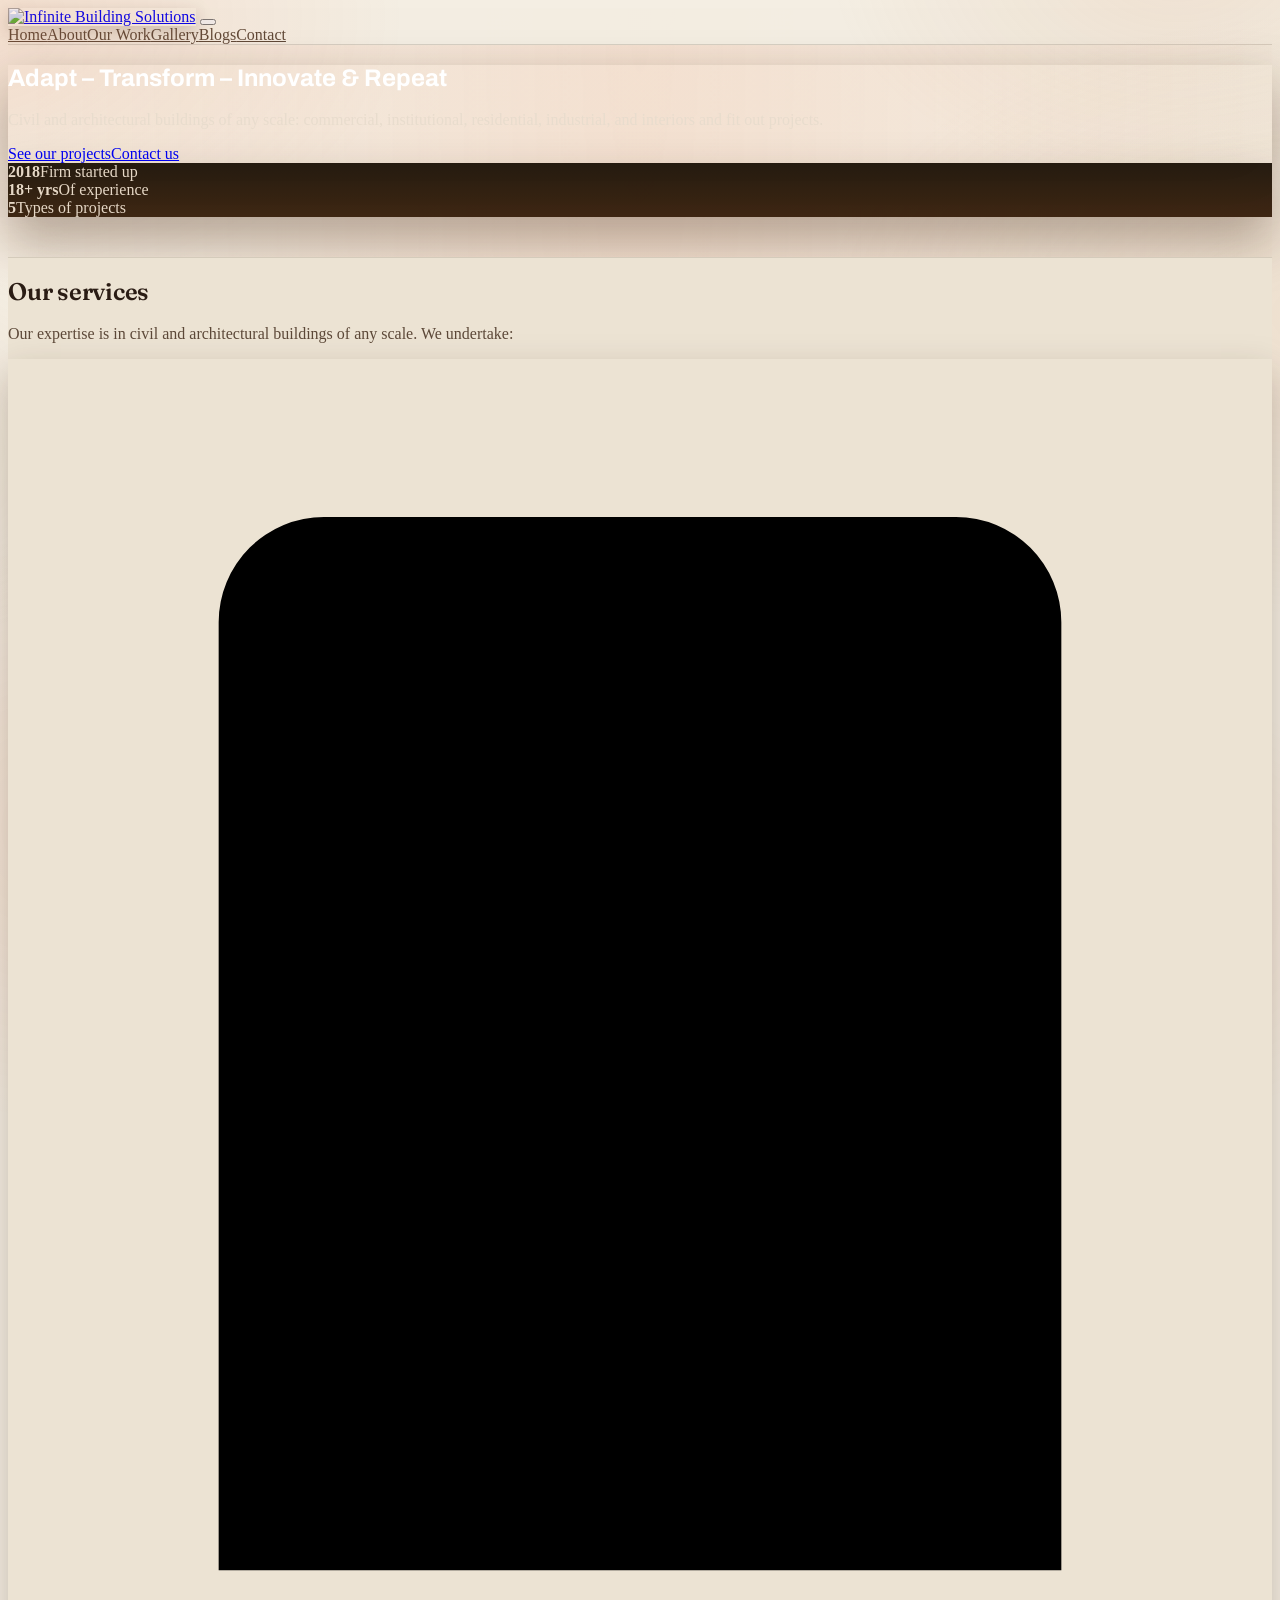
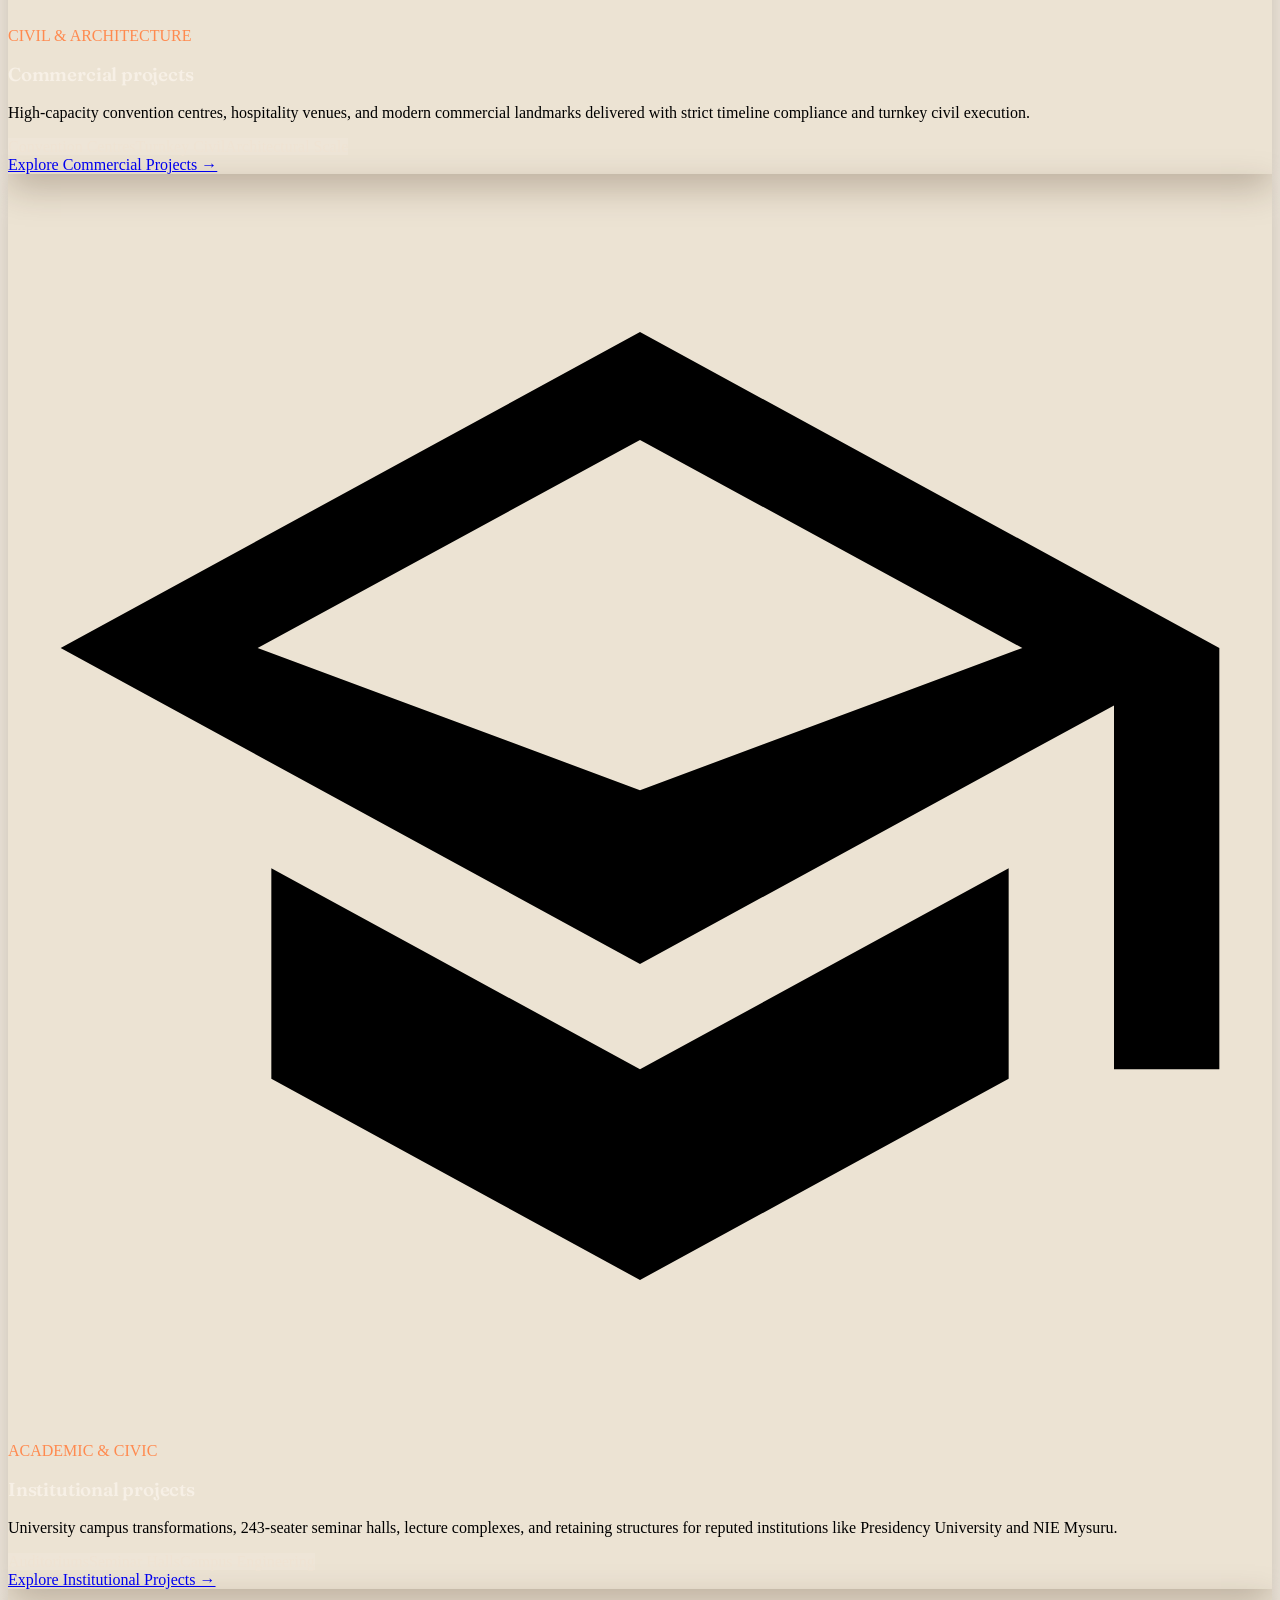
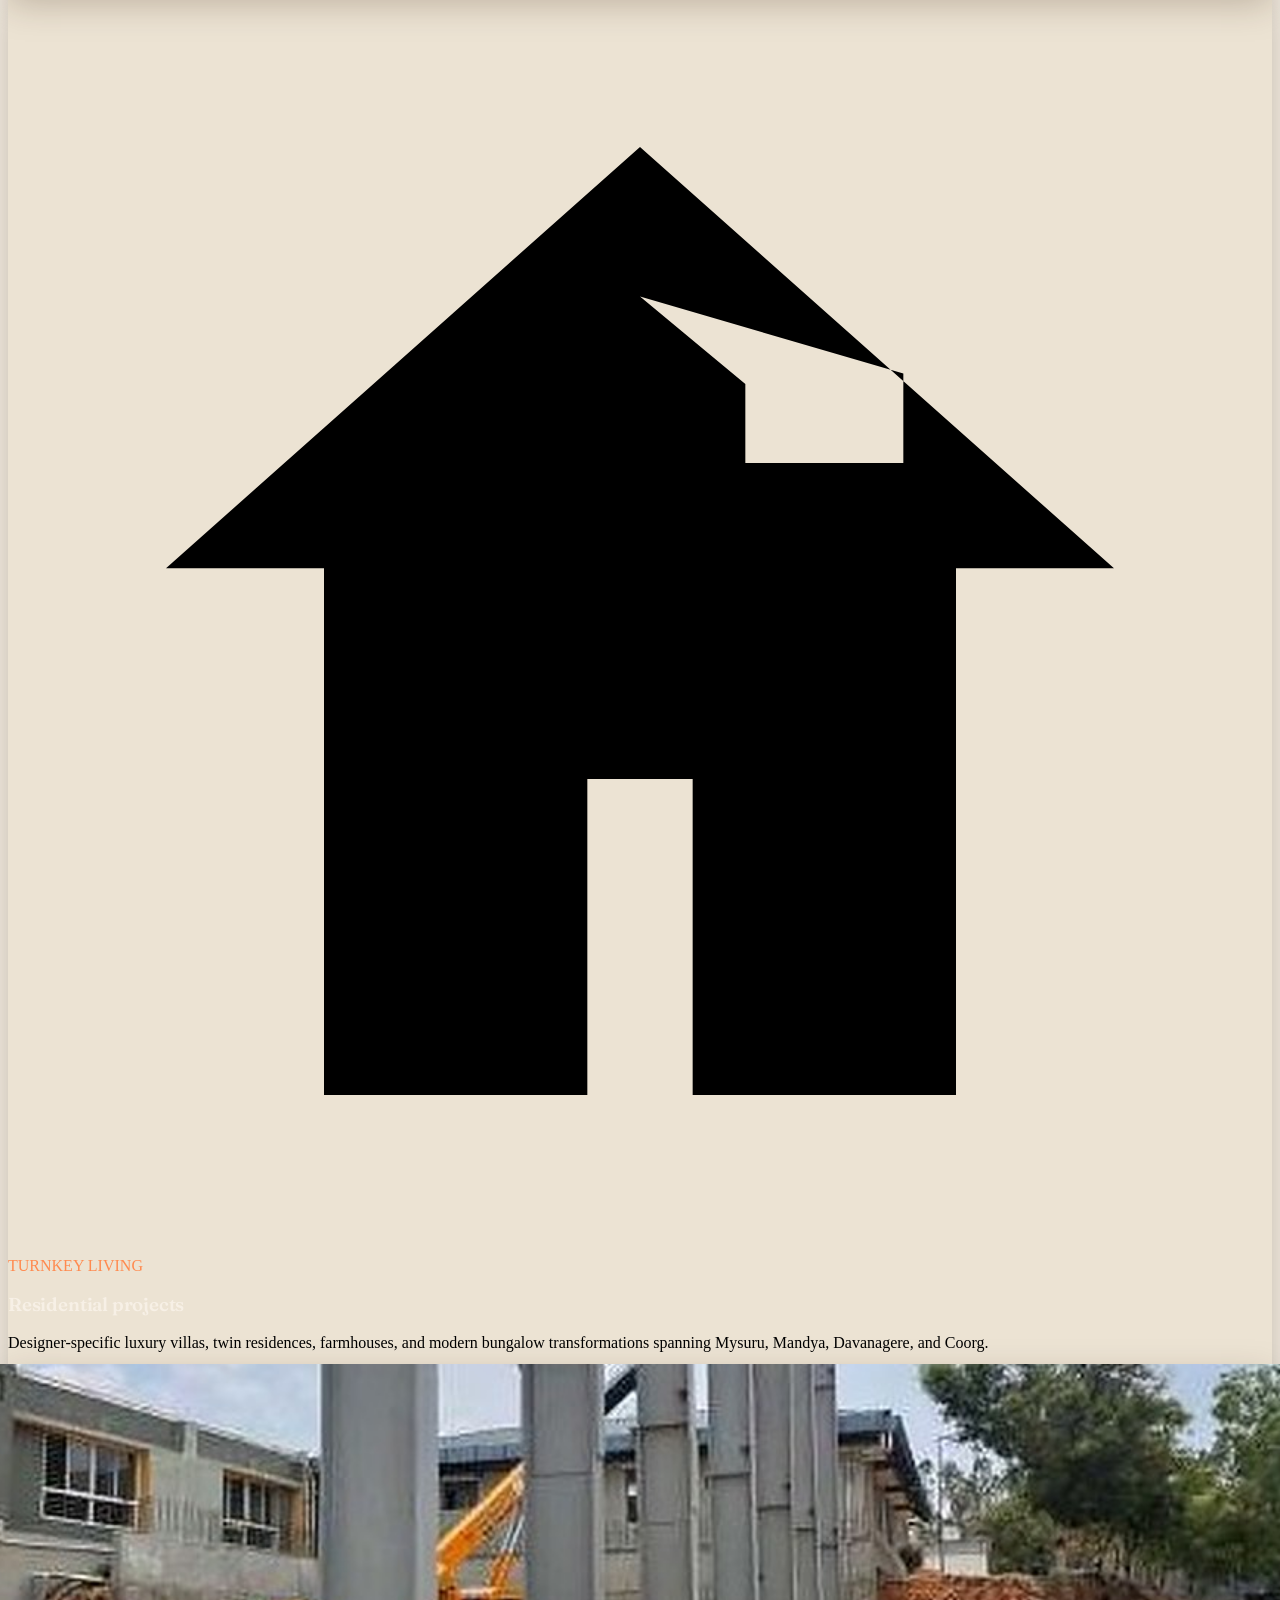
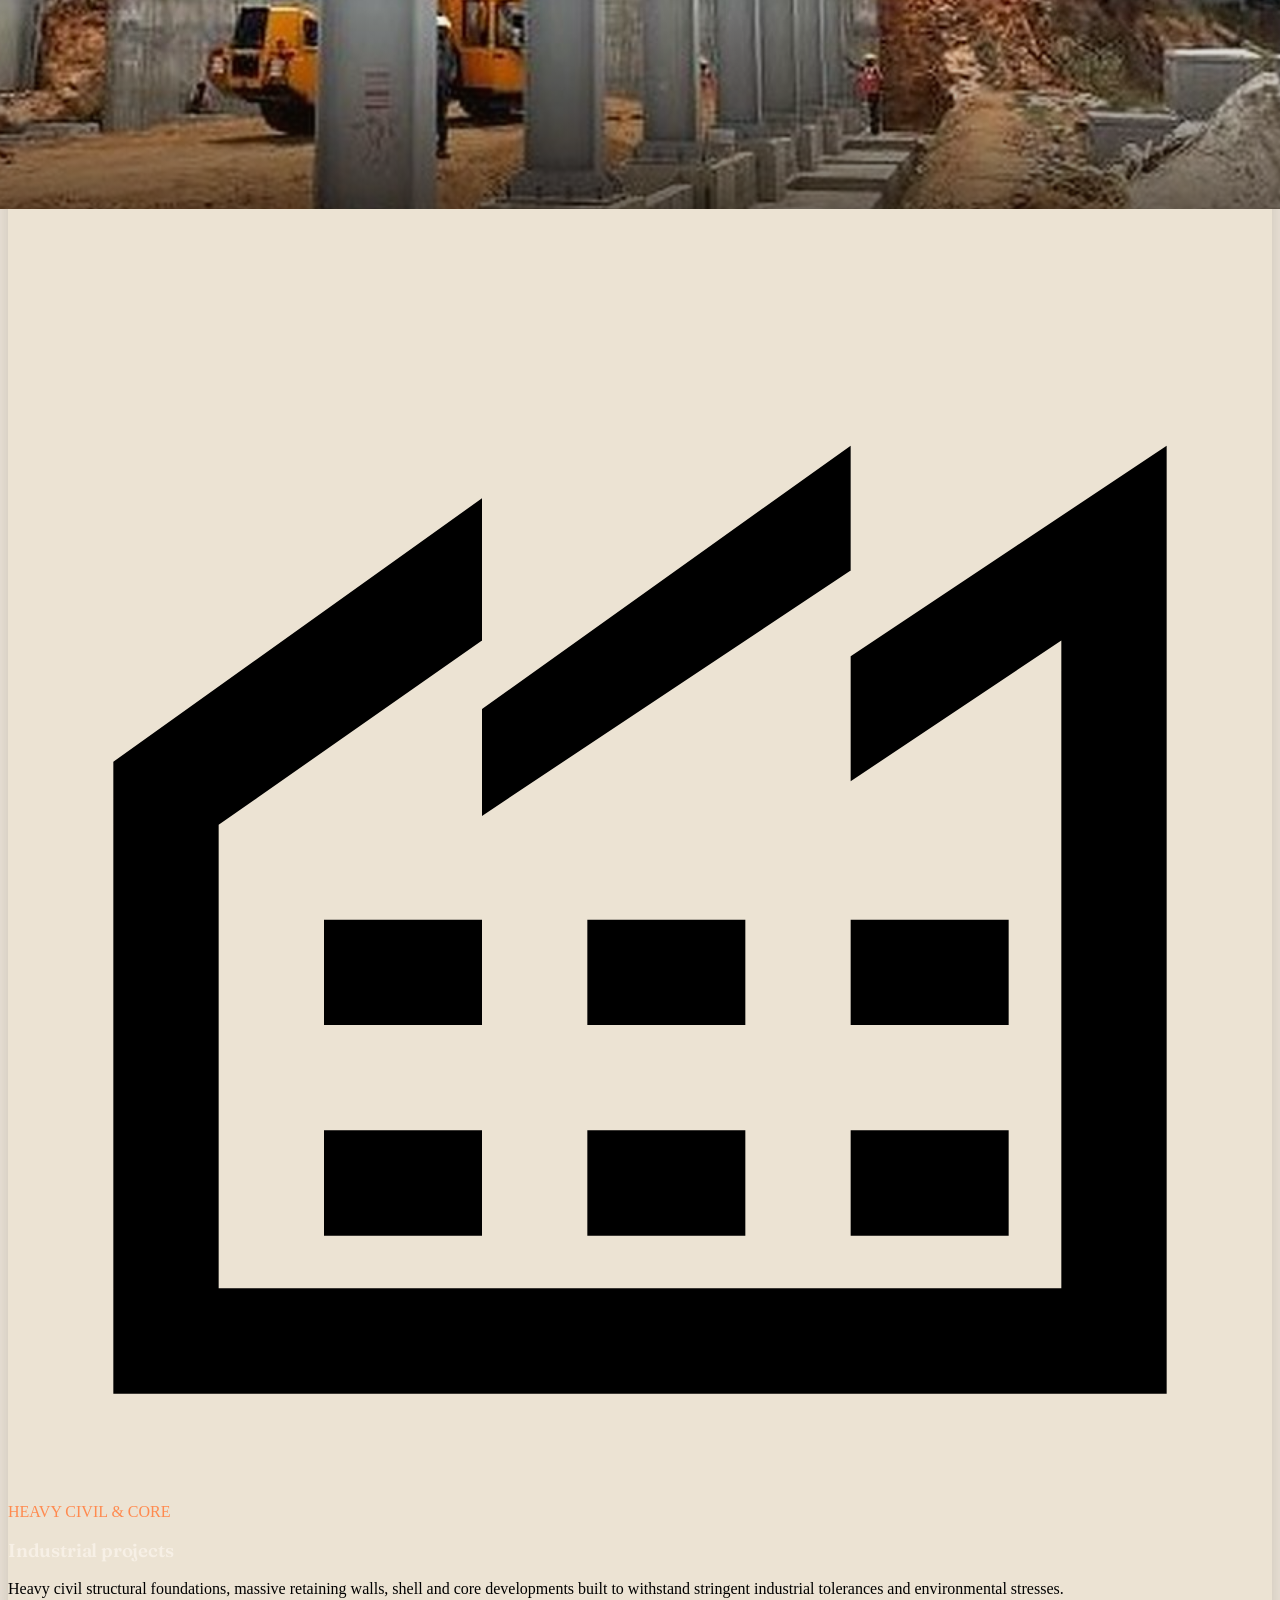
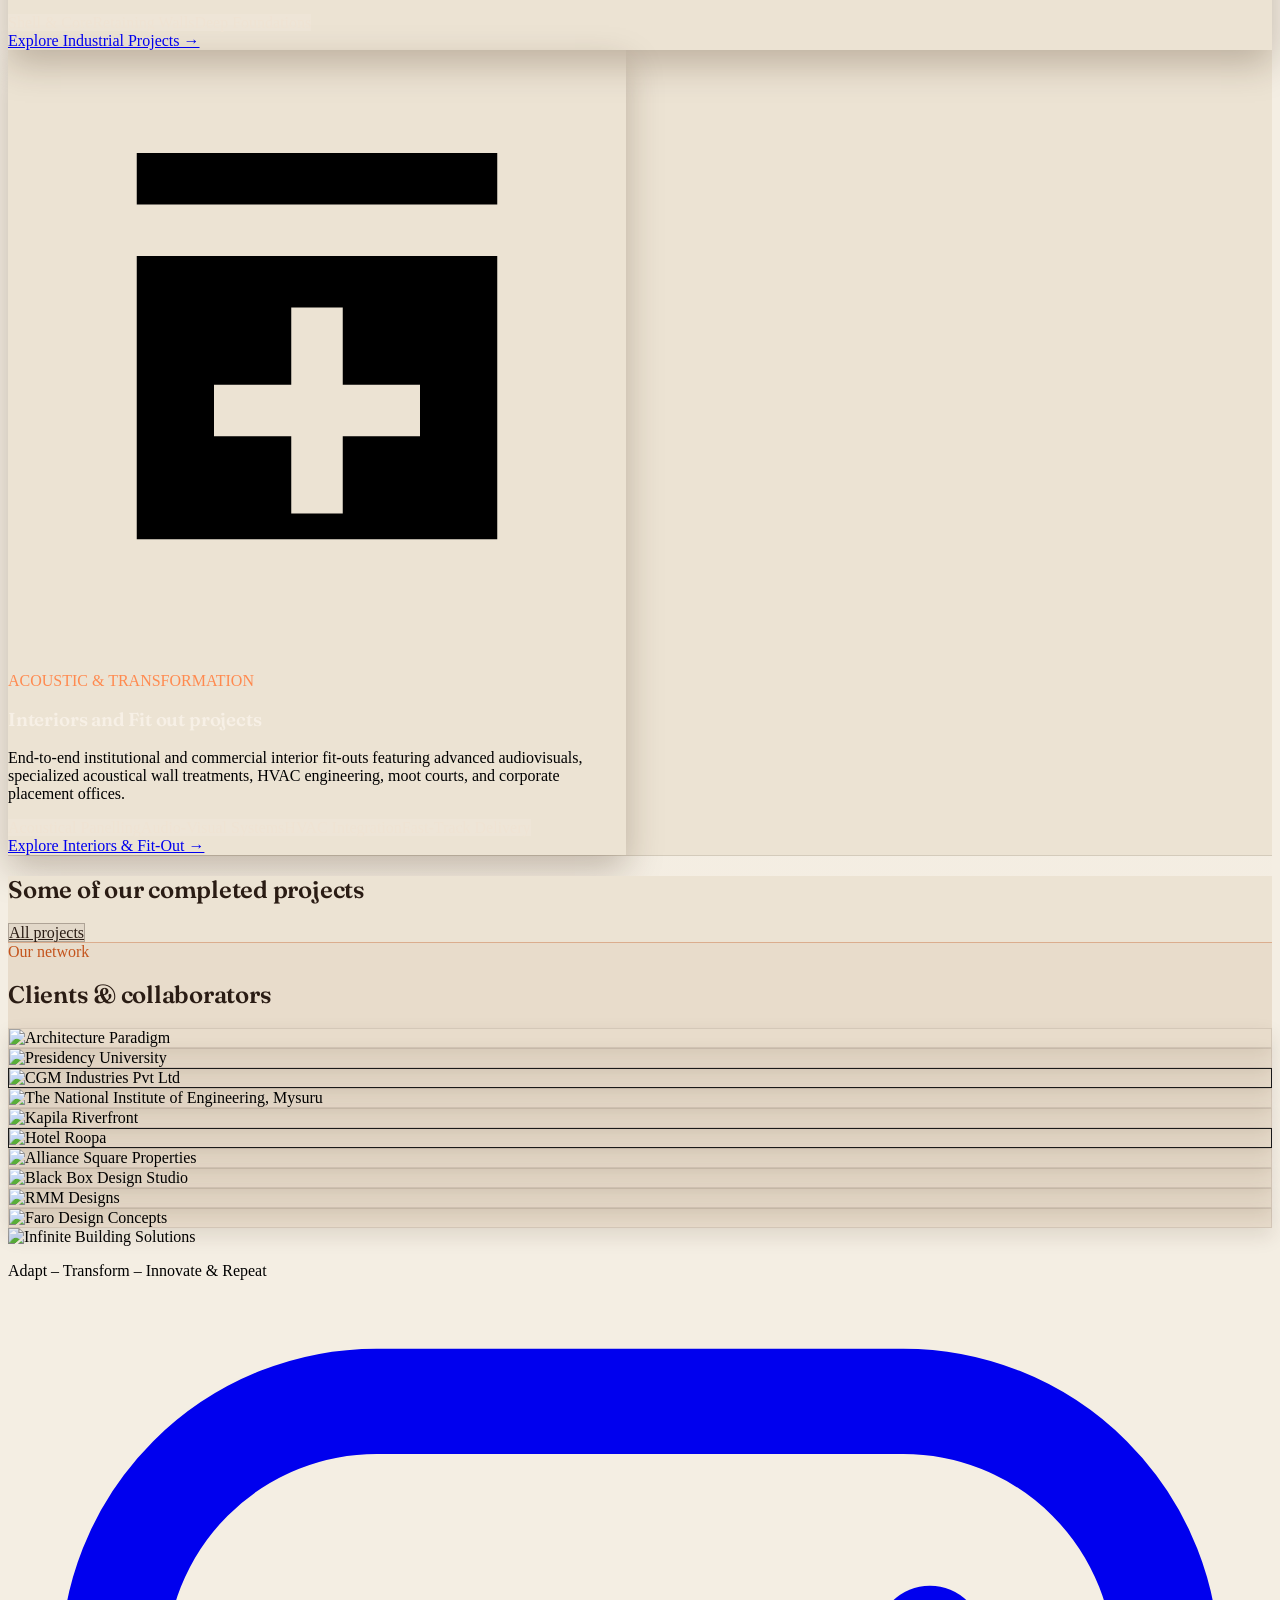
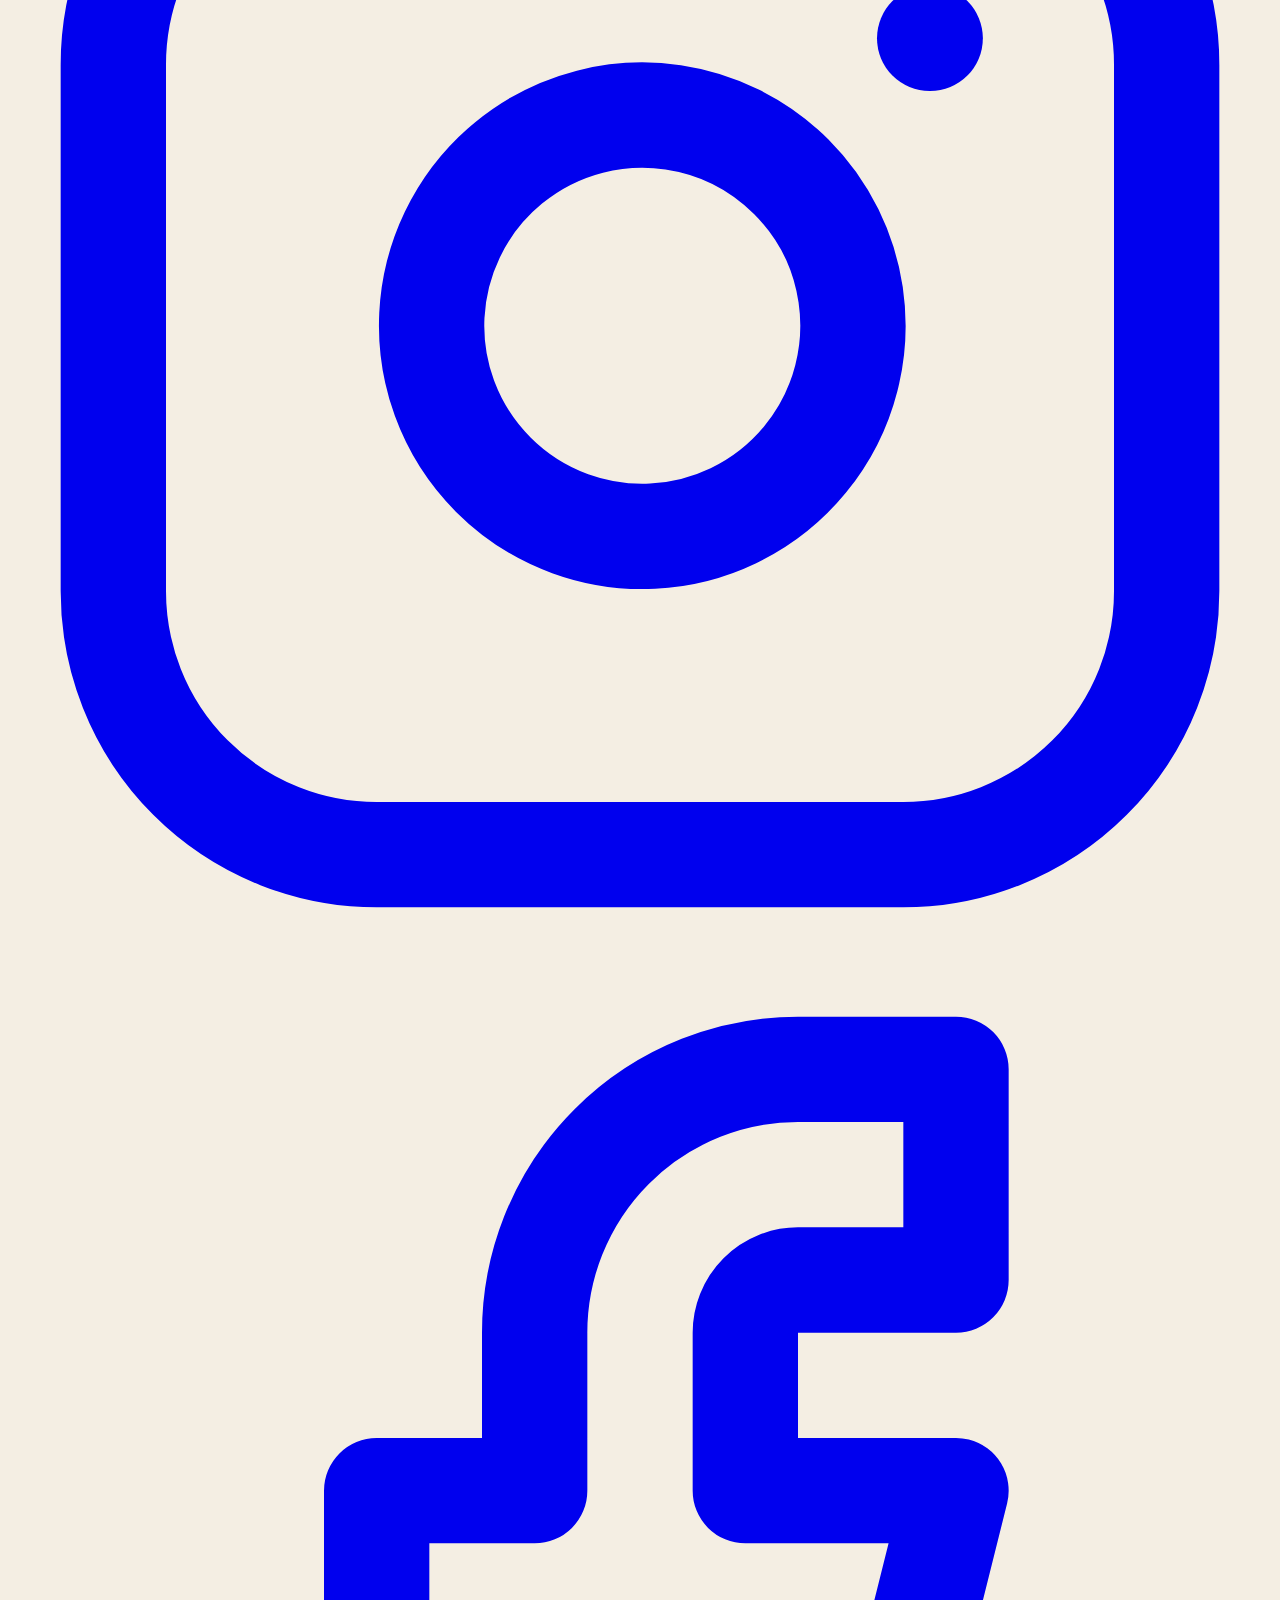
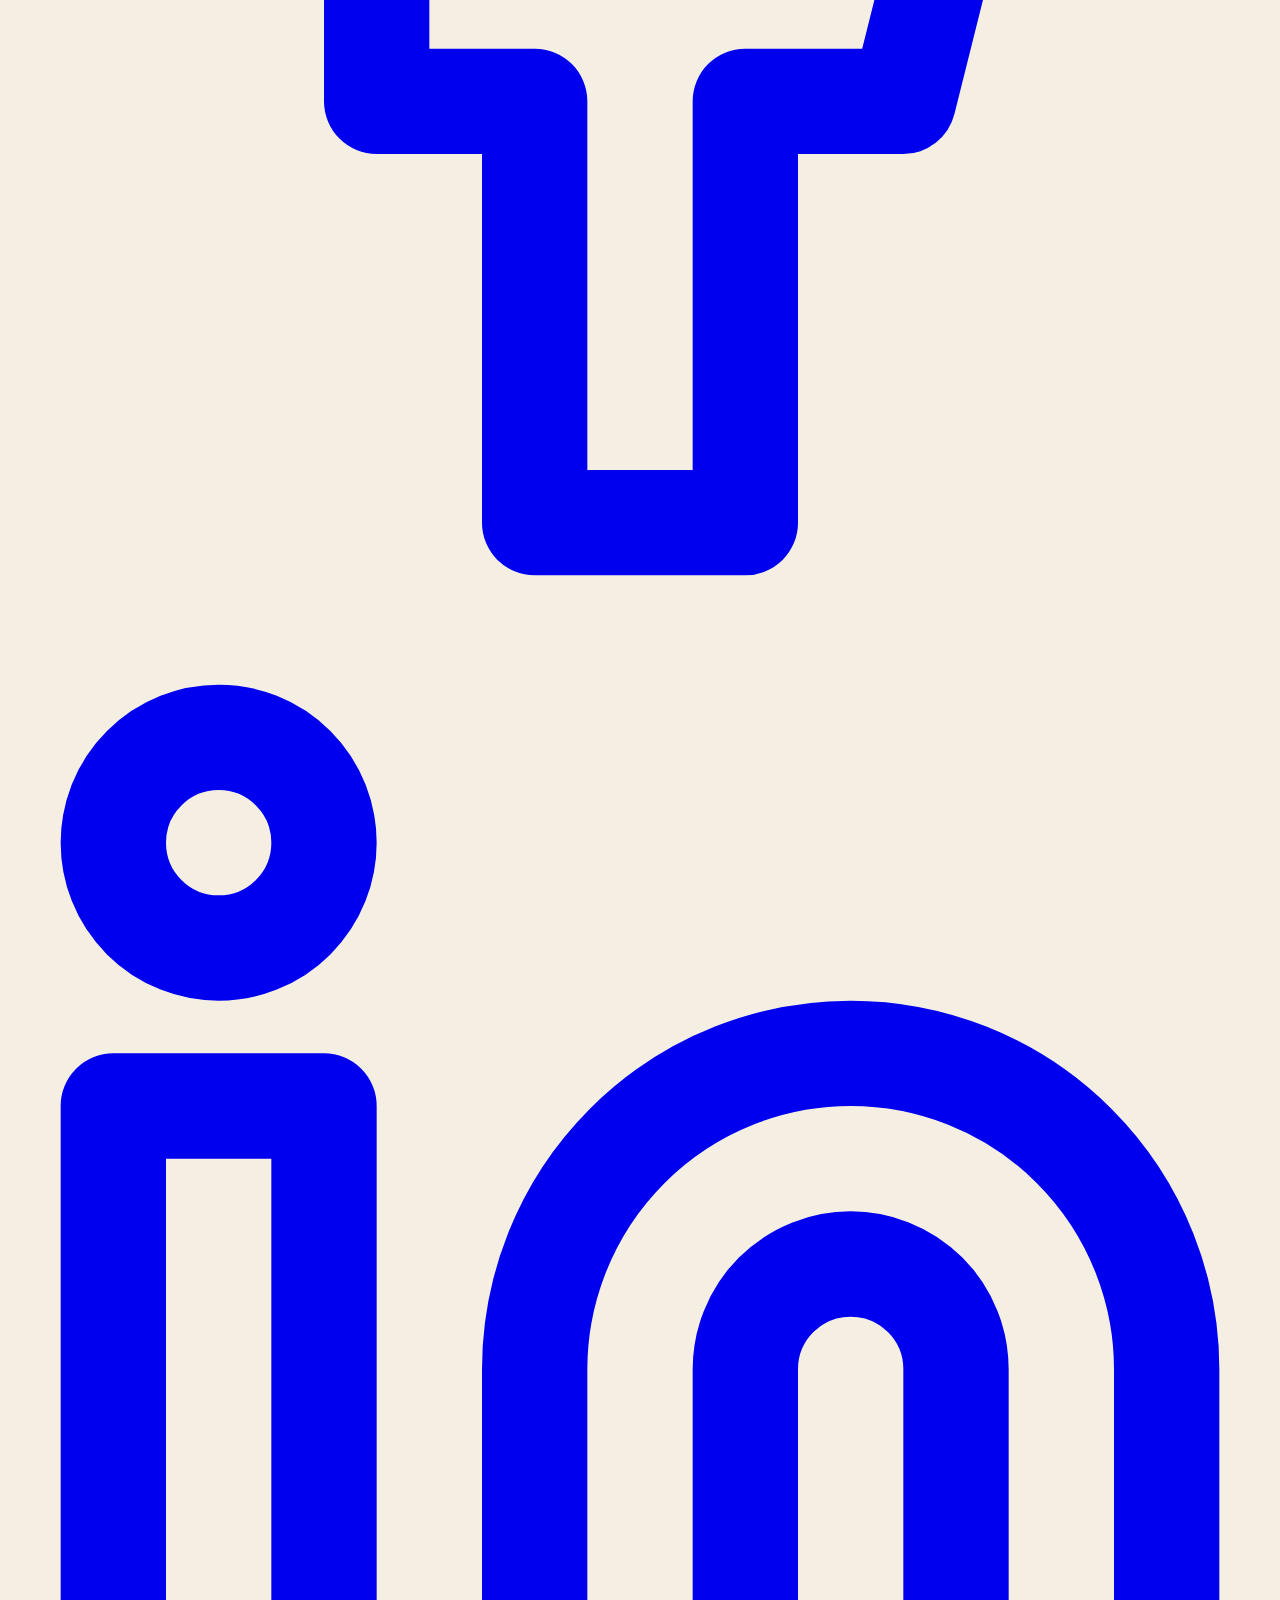
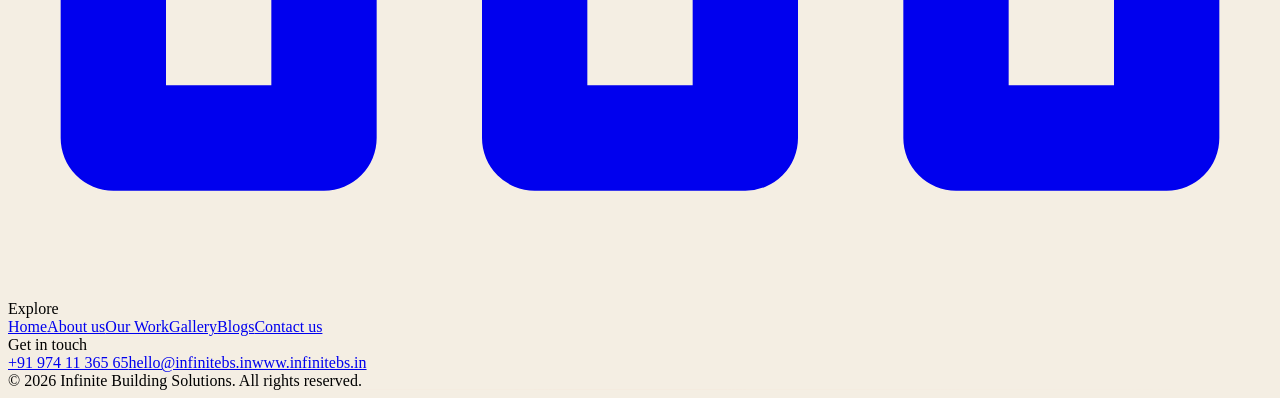
==== index.html @ 2b81d4f3 "theme change" ====
<!DOCTYPE html>
<html lang="en-IN"><head><meta charset="utf-8">
<meta name="viewport" content="width=device-width, initial-scale=1, viewport-fit=cover">
<title>Infinite Building Solutions | Building Contractors in Mysuru, Karnataka</title>
<meta name="description" content="Infinite Building Solutions is a Mysuru-based construction firm delivering commercial, institutional, residential, industrial and interiors and fit out projects across Karnataka and abroad.">
<meta name="robots" content="index,follow,max-image-preview:large">
<meta name="theme-color" content="#f26e36">
<link rel="canonical" href="https://www.infinitebs.in/">
<meta property="og:type" content="website"><meta property="og:site_name" content="Infinite Building Solutions"><meta property="og:title" content="Infinite Building Solutions | Building Contractors in Mysuru, Karnataka"><meta property="og:description" content="Infinite Building Solutions is a Mysuru-based construction firm delivering commercial, institutional, residential, industrial and interiors and fit out projects across Karnataka and abroad."><meta property="og:url" content="https://www.infinitebs.in/"><meta property="og:image" content="https://www.infinitebs.in/images/hero-home.jpg"><meta property="og:locale" content="en_IN">
<meta name="twitter:card" content="summary_large_image"><meta name="twitter:title" content="Infinite Building Solutions | Building Contractors in Mysuru, Karnataka"><meta name="twitter:description" content="Infinite Building Solutions is a Mysuru-based construction firm delivering commercial, institutional, residential, industrial and interiors and fit out projects across Karnataka and abroad."><meta name="twitter:image" content="https://www.infinitebs.in/images/hero-home.jpg">
<link rel="icon" type="image/png" href="images/favicon.png">
<link rel="icon" href="favicon.ico" sizes="any">
<link rel="apple-touch-icon" href="images/apple-touch-icon.png">
<link rel="preconnect" href="https://fonts.googleapis.com"><link rel="preconnect" href="https://fonts.gstatic.com" crossorigin>
<link href="https://fonts.googleapis.com/css2?family=Archivo:wght@500;700;800&family=Public+Sans:wght@400;500;600;700&display=swap" rel="stylesheet">
<link rel="stylesheet" href="css/style.css"><link rel="stylesheet" href="css/footer.css"><link rel="stylesheet" href="css/background.css">
<script type="application/ld+json">{"@context": "https://schema.org", "@type": "GeneralContractor", "name": "Infinite Building Solutions", "url": "https://www.infinitebs.in/", "logo": "https://www.infinitebs.in/images/logo.png", "image": "https://www.infinitebs.in/images/hero-home.jpg", "description": "Infinite Building Solutions is a Mysuru-based construction firm delivering commercial, institutional, residential, industrial and interiors and fit out projects across Karnataka and abroad.", "telephone": "+919741136565", "email": "hello@infinitebs.in", "foundingDate": "2018", "address": {"@type": "PostalAddress", "streetAddress": "340, Post Office Road, Sri Bireshwara Kurubhara Sanga, Siddalingapura", "addressLocality": "Mysuru", "addressRegion": "Karnataka", "postalCode": "570003", "addressCountry": "IN"}, "areaServed": ["Mysuru", "Karnataka", "India"]}</script>
</head><body>
<header><div class="nav"><a href="index.html" aria-label="Infinite Building Solutions, home"><img src="images/logo.png" alt="Infinite Building Solutions"></a>
<button class="mb" aria-label="Menu" aria-expanded="false"><span></span><span></span><span></span></button>
<nav aria-label="Main"><a href="index.html" data-l="home" class="on" aria-current="page">Home</a><a href="about.html" data-l="about">About</a><a href="our-work.html" data-l="work">Our Work</a><a href="gallery.html" data-l="gallery">Gallery</a><a href="blogs.html" data-l="blogs">Blogs</a><a href="contact.html" data-l="contact">Contact</a></nav></div></header>
<main>
<section class="pg on" id="home">
<div class="bn tall i1"><div class="w"><h1>Adapt – Transform – Innovate &amp; Repeat</h1><p>Civil and architectural buildings of any scale: commercial, institutional, residential, industrial, and interiors and fit out projects.</p><div class="cta"><a class="btn" href="our-work.html">See our projects</a><a class="btn ghost lt" href="contact.html">Contact us</a></div></div></div>
<div class="w"><div class="stats"><div><b>2018</b>Firm started up</div><div><b>18+ yrs</b>Of experience</div><div><b>5</b>Types of projects</div></div></div>
<div class="sec dark" style="margin-top:40px"><div class="w"><h2>Our services</h2><p class="lead" style="margin-top:14px">Our expertise is in civil and architectural buildings of any scale. We undertake:</p>

<div class="sp-grid">
  <!-- Commercial Projects -->
  <article class="sp-card">
    <div class="sp-photo"><img src="images/convention-centre.jpg" alt="Convention centre in Chikkamagaluru" loading="lazy" onerror="this.parentElement.style.display='none'"></div>
    <div class="sp-top">
      <div class="sp-icon" aria-hidden="true"><svg viewBox="0 0 24 24"><path d="M4 21V5a2 2 0 0 1 2-2h12a2 2 0 0 1 2 2v16H4zm4-14h2v2H8V7zm0 4h2v2H8v-2zm0 4h2v2H8v-2zm6-8h2v2h-2V7zm0 4h2v2h-2v-2zm0 4h2v2h-2v-2zM4 21h16v2H4v-2z"/></svg></div>
      <span class="sp-eyebrow">CIVIL &amp; ARCHITECTURE</span>
    </div>
    <h3 class="sp-title">Commercial projects</h3>
    <p class="sp-desc">High-capacity convention centres, hospitality venues, and modern commercial landmarks delivered with strict timeline compliance and turnkey civil execution.</p>
    <div class="sp-tags"><span class="sp-pill">Convention Centres</span><span class="sp-pill">Turnkey Civil</span><span class="sp-pill">Architectural Scale</span></div>
    <a class="sp-link" href="our-work.html?cat=commercial">Explore Commercial Projects &rarr;</a>
  </article>

  <!-- Institutional Projects -->
  <article class="sp-card">
    <div class="sp-photo"><img src="images/seminar-hall.jpg" alt="243-seater seminar hall, Bengaluru" loading="lazy" onerror="this.parentElement.style.display='none'"></div>
    <div class="sp-top">
      <div class="sp-icon" aria-hidden="true"><svg viewBox="0 0 24 24"><path d="M12 3 1 9l11 6 9-4.91V17h2V9L12 3zm0 8.7L4.74 9 12 5.05 19.26 9 12 11.7zM5 13.18v4L12 21l7-3.82v-4L12 17l-7-3.82z"/></svg></div>
      <span class="sp-eyebrow">ACADEMIC &amp; CIVIC</span>
    </div>
    <h3 class="sp-title">Institutional projects</h3>
    <p class="sp-desc">University campus transformations, 243-seater seminar halls, lecture complexes, and retaining structures for reputed institutions like Presidency University and NIE Mysuru.</p>
    <div class="sp-tags"><span class="sp-pill">Auditoriums</span><span class="sp-pill">Seminar Halls</span><span class="sp-pill">Campus Engineering</span></div>
    <a class="sp-link" href="our-work.html?cat=interiors">Explore Institutional Projects &rarr;</a>
  </article>

  <!-- Residential Projects -->
  <article class="sp-card">
    <div class="sp-photo"><img src="images/villa-mandya.jpg" alt="Turnkey private villa in Mandya" loading="lazy" onerror="this.parentElement.style.display='none'"></div>
    <div class="sp-top">
      <div class="sp-icon" aria-hidden="true"><svg viewBox="0 0 24 24"><path d="m12 3-9 8h3v10h5v-6h2v6h5V11h3L12 3zm0 2.84L17 7.3V9h-3V7.5L12 5.84z"/></svg></div>
      <span class="sp-eyebrow">TURNKEY LIVING</span>
    </div>
    <h3 class="sp-title">Residential projects</h3>
    <p class="sp-desc">Designer-specific luxury villas, twin residences, farmhouses, and modern bungalow transformations spanning Mysuru, Mandya, Davanagere, and Coorg.</p>
    <div class="sp-tags"><span class="sp-pill">Bespoke Villas</span><span class="sp-pill">Farm Houses</span><span class="sp-pill">Turnkey Interiors</span></div>
    <a class="sp-link" href="our-work.html?cat=residential">Explore Residential Projects &rarr;</a>
  </article>

  <!-- Industrial Projects -->
  <article class="sp-card">
    <div class="sp-photo"><img src="images/industrial.jpg" alt="Foundation and structural columns, NIE Mysuru" loading="lazy" onerror="this.parentElement.style.display='none'"></div>
    <div class="sp-top">
      <div class="sp-icon" aria-hidden="true"><svg viewBox="0 0 24 24"><path d="M22 22H2V10l7-5v4l7-5v4l6-4v18zm-2-2V7.7l-4 2.67V6.37L9 11.03V7.7L4 11.2V20h16zM6 13h3v2H6v-2zm0 4h3v2H6v-2zm5-4h3v2h-3v-2zm0 4h3v2h-3v-2zm5-4h3v2h-3v-2zm0 4h3v2h-3v-2z"/></svg></div>
      <span class="sp-eyebrow">HEAVY CIVIL &amp; CORE</span>
    </div>
    <h3 class="sp-title">Industrial projects</h3>
    <p class="sp-desc">Heavy civil structural foundations, massive retaining walls, shell and core developments built to withstand stringent industrial tolerances and environmental stresses.</p>
    <div class="sp-tags"><span class="sp-pill">Shell &amp; Core</span><span class="sp-pill">Retaining Walls</span><span class="sp-pill">Deep Foundations</span></div>
    <a class="sp-link" href="our-work.html?cat=commercial">Explore Industrial Projects &rarr;</a>
  </article>

  <!-- Interiors and Fit out projects -->
  <article class="sp-card" style="grid-column: 1 / -1;">
    <div class="sp-photo"><img src="images/auditorium.jpg" alt="Presidency University auditorium transformation" loading="lazy" onerror="this.parentElement.style.display='none'"></div>
    <div class="sp-top">
      <div class="sp-icon" aria-hidden="true"><svg viewBox="0 0 24 24"><path d="M19 19H5V8h14v11zM19 6H5V4h14v2zm-6 4h-2v3H8v2h3v3h2v-3h3v-2h-3v-3z"/></svg></div>
      <span class="sp-eyebrow">ACOUSTIC &amp; TRANSFORMATION</span>
    </div>
    <h3 class="sp-title">Interiors and Fit out projects</h3>
    <p class="sp-desc">End-to-end institutional and commercial interior fit-outs featuring advanced audiovisuals, specialized acoustical wall treatments, HVAC engineering, moot courts, and corporate placement offices.</p>
    <div class="sp-tags"><span class="sp-pill">Acoustical Panelling</span><span class="sp-pill">Audio-Visual Systems</span><span class="sp-pill">HVAC Integration</span><span class="sp-pill">Fast-Track Delivery</span></div>
    <a class="sp-link" href="our-work.html?cat=interiors">Explore Interiors &amp; Fit-Out &rarr;</a>
  </article>
</div>

</div></div>
<div class="sec" style="background:var(--st)"><div class="w"><div class="hd"><h2>Some of our completed projects</h2><a class="btn ghost" href="our-work.html">All projects</a></div><div class="peek" id="peek"></div></div></div>
<div class="sec partners"><div class="w"><span class="mq-eyebrow">Our network</span><h2>Clients &amp; collaborators</h2></div><div class="marquee" aria-label="Logos of our clients and collaborating architects"><div class="mq-track"><div class="mq-item"><img src="images/partners/architecture-paradigm.png" alt="Architecture Paradigm" loading="lazy"></div><div class="mq-item"><img src="images/partners/presidency-university.png" alt="Presidency University" loading="lazy"></div><div class="mq-item dk"><img src="images/partners/cgm-industries.png" alt="CGM Industries Pvt Ltd" loading="lazy"></div><div class="mq-item"><img src="images/partners/nie.png" alt="The National Institute of Engineering, Mysuru" loading="lazy"></div><div class="mq-item"><img src="images/partners/kapila-riverfront.png" alt="Kapila Riverfront" loading="lazy"></div><div class="mq-item dk"><img src="images/partners/hotel-roopa.png" alt="Hotel Roopa" loading="lazy"></div><div class="mq-item"><img src="images/partners/alliance-square-properties.png" alt="Alliance Square Properties" loading="lazy"></div><div class="mq-item"><img src="images/partners/black-box-design-studio.png" alt="Black Box Design Studio" loading="lazy"></div><div class="mq-item"><img src="images/partners/rmm-designs.png" alt="RMM Designs" loading="lazy"></div><div class="mq-item"><img src="images/partners/faro-design-concepts.png" alt="Faro Design Concepts" loading="lazy"></div></div></div></div></div>
</section>
</main>
<footer><div class="w ft">
<div class="ft-brand"><img src="images/logo.png" alt="Infinite Building Solutions"><p class="ft-tag">Adapt – Transform – Innovate &amp; Repeat</p>
<!-- TODO: replace each href="#" below with the real Instagram, Facebook and LinkedIn page URLs once the accounts are ready -->
<div class="ft-social"><a href="#" target="_blank" rel="noopener noreferrer" aria-label="Infinite Building Solutions on Instagram"><svg viewBox="0 0 24 24" fill="none" stroke="currentColor" stroke-width="2" stroke-linecap="round" stroke-linejoin="round" aria-hidden="true"><rect x="2" y="2" width="20" height="20" rx="5" ry="5"/><path d="M16 11.37A4 4 0 1 1 12.63 8 4 4 0 0 1 16 11.37z"/><line x1="17.5" y1="6.5" x2="17.51" y2="6.5"/></svg></a>
<a href="#" target="_blank" rel="noopener noreferrer" aria-label="Infinite Building Solutions on Facebook"><svg viewBox="0 0 24 24" fill="none" stroke="currentColor" stroke-width="2" stroke-linecap="round" stroke-linejoin="round" aria-hidden="true"><path d="M18 2h-3a5 5 0 0 0-5 5v3H7v4h3v8h4v-8h3l1-4h-4V7a1 1 0 0 1 1-1h3z"/></svg></a>
<a href="#" target="_blank" rel="noopener noreferrer" aria-label="Infinite Building Solutions on LinkedIn"><svg viewBox="0 0 24 24" fill="none" stroke="currentColor" stroke-width="2" stroke-linecap="round" stroke-linejoin="round" aria-hidden="true"><path d="M16 8a6 6 0 0 1 6 6v7h-4v-7a2 2 0 0 0-2-2 2 2 0 0 0-2 2v7h-4v-7a6 6 0 0 1 6-6z"/><rect x="2" y="9" width="4" height="12"/><circle cx="4" cy="4" r="2"/></svg></a>
</div></div>
<div><span class="ft-h">Explore</span><div class="ft-links"><a href="index.html">Home</a><a href="about.html">About us</a><a href="our-work.html">Our Work</a><a href="gallery.html">Gallery</a><a href="blogs.html">Blogs</a><a href="contact.html">Contact us</a></div></div>
<div><span class="ft-h">Get in touch</span><div class="ft-contact"><a href="tel:+919741136565">+91 974 11 365 65</a><a href="mailto:hello@infinitebs.in">hello@infinitebs.in</a><a href="https://www.infinitebs.in">www.infinitebs.in</a></div></div>
</div>
<div class="w ft-bar">© 2026 Infinite Building Solutions. All rights reserved.</div></footer>
<script src="js/script.js" defer></script>
</body></html>
---- css/background.css ----
/* ==========================================================================
   LIGHT THEME: cream pages, coffee-brown boxes, logo orange accents
   Loaded after style.css and footer.css, so it overrides them.
   (The previous dark version is saved as background-dark.css: to go back,
   upload that file's contents over this one.)
   ========================================================================== */

@import url('https://fonts.googleapis.com/css2?family=Fraunces:opsz,wght@9..144,500;9..144,600;9..144,700&display=swap');

:root {
  --bg: #f4eee3;            /* cream page */
  --bg-alt: #ece3d3;        /* deeper cream bands */
  --st: #ece3d3;
  --bg-card: linear-gradient(180deg, #1f150b 0%, #38200c 100%);        /* coffee boxes: espresso to warm brown */
  --bg-card-hover: linear-gradient(180deg, #281a0d 0%, #44270f 100%);

  --border: rgba(42, 28, 20, .12);
  --border-warm: rgba(42, 28, 20, .18);
  --border-hover: rgba(242, 110, 54, .75);
  --ln: rgba(42, 28, 20, .12);

  --fg: #2a1c14;            /* dark coffee text on cream */
  --fg-sec: #5c4838;
  --fg-mut: #8a7565;
  --or-ink: #c4541d;        /* orange that stays readable on cream */
  --or-glow: rgba(242, 110, 54, .28);

  color-scheme: light;
}

/* Everything inside a coffee box (and the hero) uses light text */
.sp-card, .card, .gal-item, .blog-card, .pc, .founder-card, .stats, .bn {
  --fg: #f7f0e6;
  --fg-sec: #dccdbb;
  --fg-mut: #b8a592;
  --border: rgba(255, 255, 255, .12);
  --border-warm: rgba(255, 255, 255, .16);
}

html { background-color: #f4eee3; }
body {
  background-color: var(--bg);
  background-image:
    radial-gradient(ellipse 75% 45% at 50% 0%, rgba(242, 110, 54, .10), transparent 65%),
    radial-gradient(circle at 90% 30%, rgba(196, 130, 80, .08), transparent 50%);
}

h1, h2, h3 { color: var(--fg); }
.bn h1, .bn h2, .bn h3 { color: #fff; }
.bn p { color: #e8dccd; }

/* ---------- drifting warm light (soft on cream) ---------- */
html::before, body::after {
  content: "";
  position: fixed;
  z-index: 0;
  pointer-events: none;
  will-change: transform;
  inset: -25%;
}
html::before {
  background:
    radial-gradient(34% 30% at 14% 18%, rgba(242, 110, 54, .13), transparent 70%),
    radial-gradient(38% 32% at 86% 40%, rgba(205, 140, 90, .15), transparent 70%),
    radial-gradient(36% 32% at 24% 78%, rgba(242, 110, 54, .10), transparent 70%);
  animation: glowA 38s ease-in-out infinite alternate;
}
body::after {
  background:
    radial-gradient(26% 24% at 78% 14%, rgba(205, 140, 90, .13), transparent 70%),
    radial-gradient(30% 26% at 70% 84%, rgba(242, 110, 54, .10), transparent 70%),
    radial-gradient(24% 22% at 8% 50%, rgba(196, 150, 100, .13), transparent 70%);
  animation: glowB 27s ease-in-out infinite alternate;
}
@keyframes glowA {
  from { transform: translate3d(-4%, -3%, 0) scale(1); }
  to   { transform: translate3d(5%, 4%, 0) scale(1.12); }
}
@keyframes glowB {
  from { transform: translate3d(4%, 3%, 0) scale(1.08); }
  to   { transform: translate3d(-5%, -4%, 0) scale(.96); }
}
main { position: relative; z-index: 1; }
footer { z-index: 1; }

/* ---------- header ---------- */
header {
  background: rgba(244, 238, 227, .92);
  border-bottom: 1px solid rgba(42, 28, 20, .14);
}
.nav img { box-shadow: 0 6px 18px rgba(54, 30, 10, .22); }
.nav a:hover img { box-shadow: 0 8px 24px rgba(242, 110, 54, .35); }
nav a { color: #5c4838; }
nav a:hover { color: #2a1c14; background: rgba(42, 28, 20, .07); }

/* ---------- hero banner ---------- */
.bn { box-shadow: 0 20px 50px rgba(54, 30, 10, .35); }
.bn::before {
  background:
    linear-gradient(90deg, rgba(10, 10, 10, .55) 0%, rgba(10, 10, 10, .22) 45%, transparent 75%),
    linear-gradient(180deg, rgba(11, 11, 11, .08) 0%, rgba(11, 11, 11, .30) 45%, rgba(24, 15, 8, .88) 100%);
}

/* ---------- bands ---------- */
.dark {
  background: var(--bg-alt);
  border-block: 1px solid rgba(42, 28, 20, .12);
}
.dark .lead { color: var(--fg-sec); }
.sec h2::before { background: var(--or); }

/* ---------- coffee boxes ---------- */
.sp-card, .blog-card, .gal-item, .pc, .founder-card {
  box-shadow: 0 14px 34px rgba(54, 30, 10, .26);
}
.founder-card { background: var(--bg-card); }
.sp-card:hover, .blog-card:hover, .gal-item:hover, .card:hover {
  box-shadow: 0 22px 44px rgba(54, 30, 10, .36), 0 0 26px var(--or-glow);
}
.stats {
  background: linear-gradient(180deg, rgba(31, 21, 11, .97), rgba(56, 32, 12, .97));
  box-shadow: 0 24px 50px rgba(54, 30, 10, .35);
}
.card { background: #2a190b; box-shadow: 0 12px 30px rgba(54, 30, 10, .25); }
.card .b { background: linear-gradient(transparent 0%, rgba(28, 17, 8, .95) 65%); }
.tile { background-color: #2d1a0b; }
.founder-img-wrap, .founder-placeholder { background: #24160b; }
.gal img { box-shadow: 0 12px 28px rgba(54, 30, 10, .28); }

/* ---------- buttons on cream ---------- */
.btn.ghost:not(.lt) {
  background: rgba(42, 28, 20, .05);
  color: var(--fg);
  border: 1px solid rgba(42, 28, 20, .28);
}
.btn.ghost:not(.lt):hover { background: #2a1c14; color: #f7f0e6; border-color: #2a1c14; }

.filters button {
  color: #5c4838;
  background: rgba(42, 28, 20, .04);
  border: 1px solid rgba(42, 28, 20, .16);
}
.filters button:hover { color: #2a1c14; border-color: rgba(242, 110, 54, .6); }

/* ---------- partners strip ---------- */
.partners {
  background: #e8dccb;
  border-top: 1px solid rgba(196, 84, 29, .35);
}
.mq-eyebrow { color: var(--or-ink); }
.mq-item {
  border: 1px solid rgba(42, 28, 20, .10);
  box-shadow: 0 8px 20px rgba(54, 30, 10, .12);
}
.mq-item.dk { border-color: #1a1a1a; }

/* ---------- contact form ---------- */
label { color: var(--fg); }
input, select, textarea {
  background: #fbf7ef;
  color: #2a1c14;
  border: 1px solid rgba(42, 28, 20, .22);
}
input:focus, select:focus, textarea:focus { border-color: var(--or); box-shadow: 0 0 0 3px rgba(242, 110, 54, .2); }
.info b { color: var(--or-ink); }

/* ---------- mobile menu ---------- */
@media (max-width: 860px) {
  .mb { background: rgba(42, 28, 20, .08); }
  .mb span { background: #2a1c14; }
  header nav {
    background: rgba(244, 238, 227, .98);
    border-bottom: 1px solid rgba(42, 28, 20, .14);
    box-shadow: 0 20px 40px rgba(54, 30, 10, .25);
  }
  html::before, body::after { opacity: .75; }
}
@media (prefers-reduced-motion: reduce) {
  html::before, body::after { animation: none; }
}

/* ==========================================================================
   Serif headings (Fraunces) + brighter small text on the brown boxes
   ========================================================================== */
:root { --serif: "Fraunces", "Iowan Old Style", Georgia, "Times New Roman", serif; }

/* section and card headings; the hero headline keeps the bold Archivo caps */
h2, h3,
.sp-title, .card h3, .gal-body h3, .blog-card h2,
.founder-bio h2, .founder-name-tag h3, .pc h2 {
  font-family: var(--serif);
  font-weight: 600;
  letter-spacing: -0.01em;
  line-height: 1.15;
}
.bn h1 { font-family: "Archivo", "Public Sans", system-ui, sans-serif; }

/* small text inside brown boxes: brighter so it reads easily */
.sp-pill {
  color: #efe3d3;
  background: rgba(255, 255, 255, .08);
  border-color: rgba(255, 255, 255, .20);
}
.sp-card:hover .sp-pill { border-color: rgba(255, 130, 70, .6); color: #fff; }
.sp-eyebrow, .gal-tag, .blog-badge, .founder-eyebrow, .founder-name-tag p { color: #ff8a4f; }
.blog-time, .blog-footer { color: #d2c0ab; }
.stats div { color: #e6d8c6; }

/* ==========================================================================
   Photos on the service cards
   ========================================================================== */
.sp-photo {
  margin: -40px -36px 26px;
  aspect-ratio: 3 / 1;
  overflow: hidden;
  border-radius: 18px 18px 0 0;
  position: relative;
  background: #2a190b;
}
.sp-photo::after {
  content: "";
  position: absolute;
  inset: 0;
  background: linear-gradient(180deg, transparent 55%, rgba(28, 17, 8, .65));
  pointer-events: none;
}
.sp-photo img {
  width: 100%;
  height: 100%;
  object-fit: cover;
  display: block;
  transition: transform 1.1s cubic-bezier(.2, .8, .2, 1);
}
.sp-card:hover .sp-photo img { transform: scale(1.07); }

/* last card (Interiors): same size as the others, centred on its own row */
.sp-card[style*="grid-column"] {
  grid-column: 1 / -1 !important;
  width: calc((100% - 28px) / 2);
  justify-self: center;
}
@media (max-width: 860px) {
  .sp-card[style*="grid-column"] { width: 100%; }
}
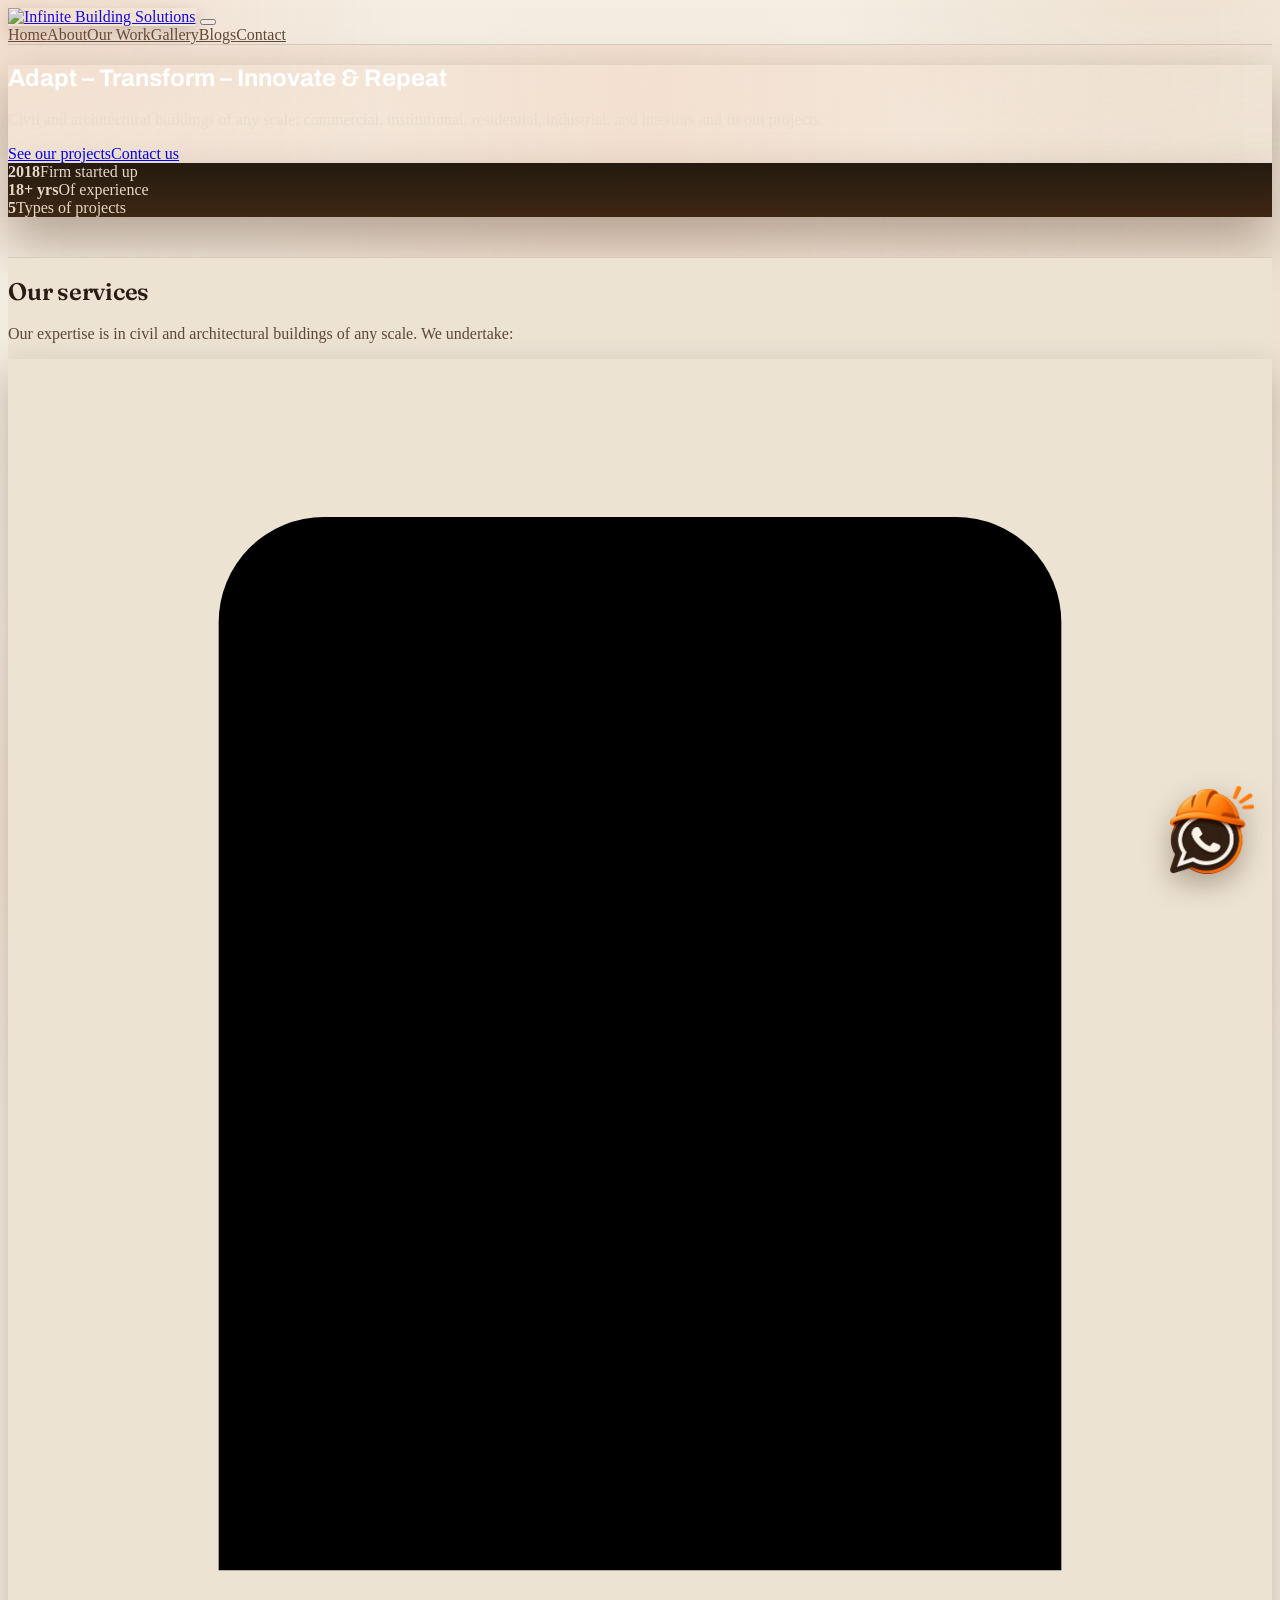
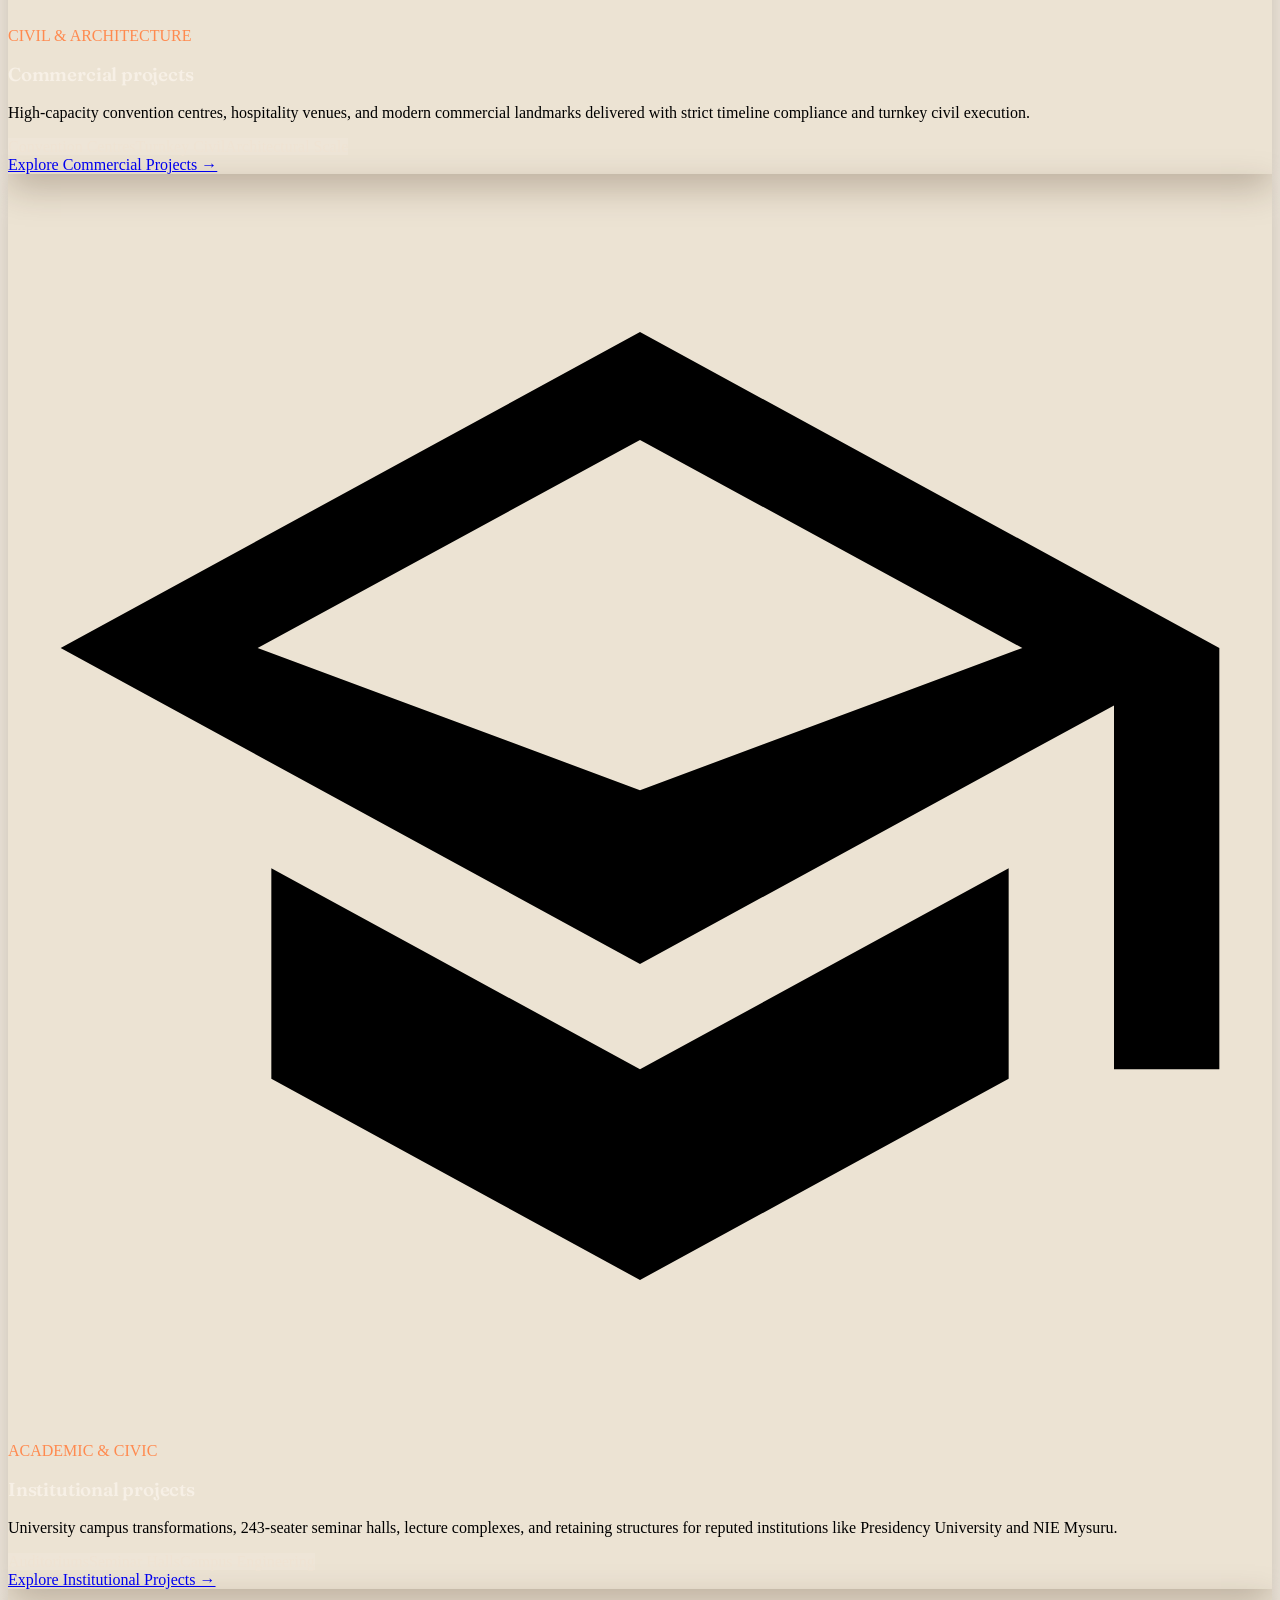
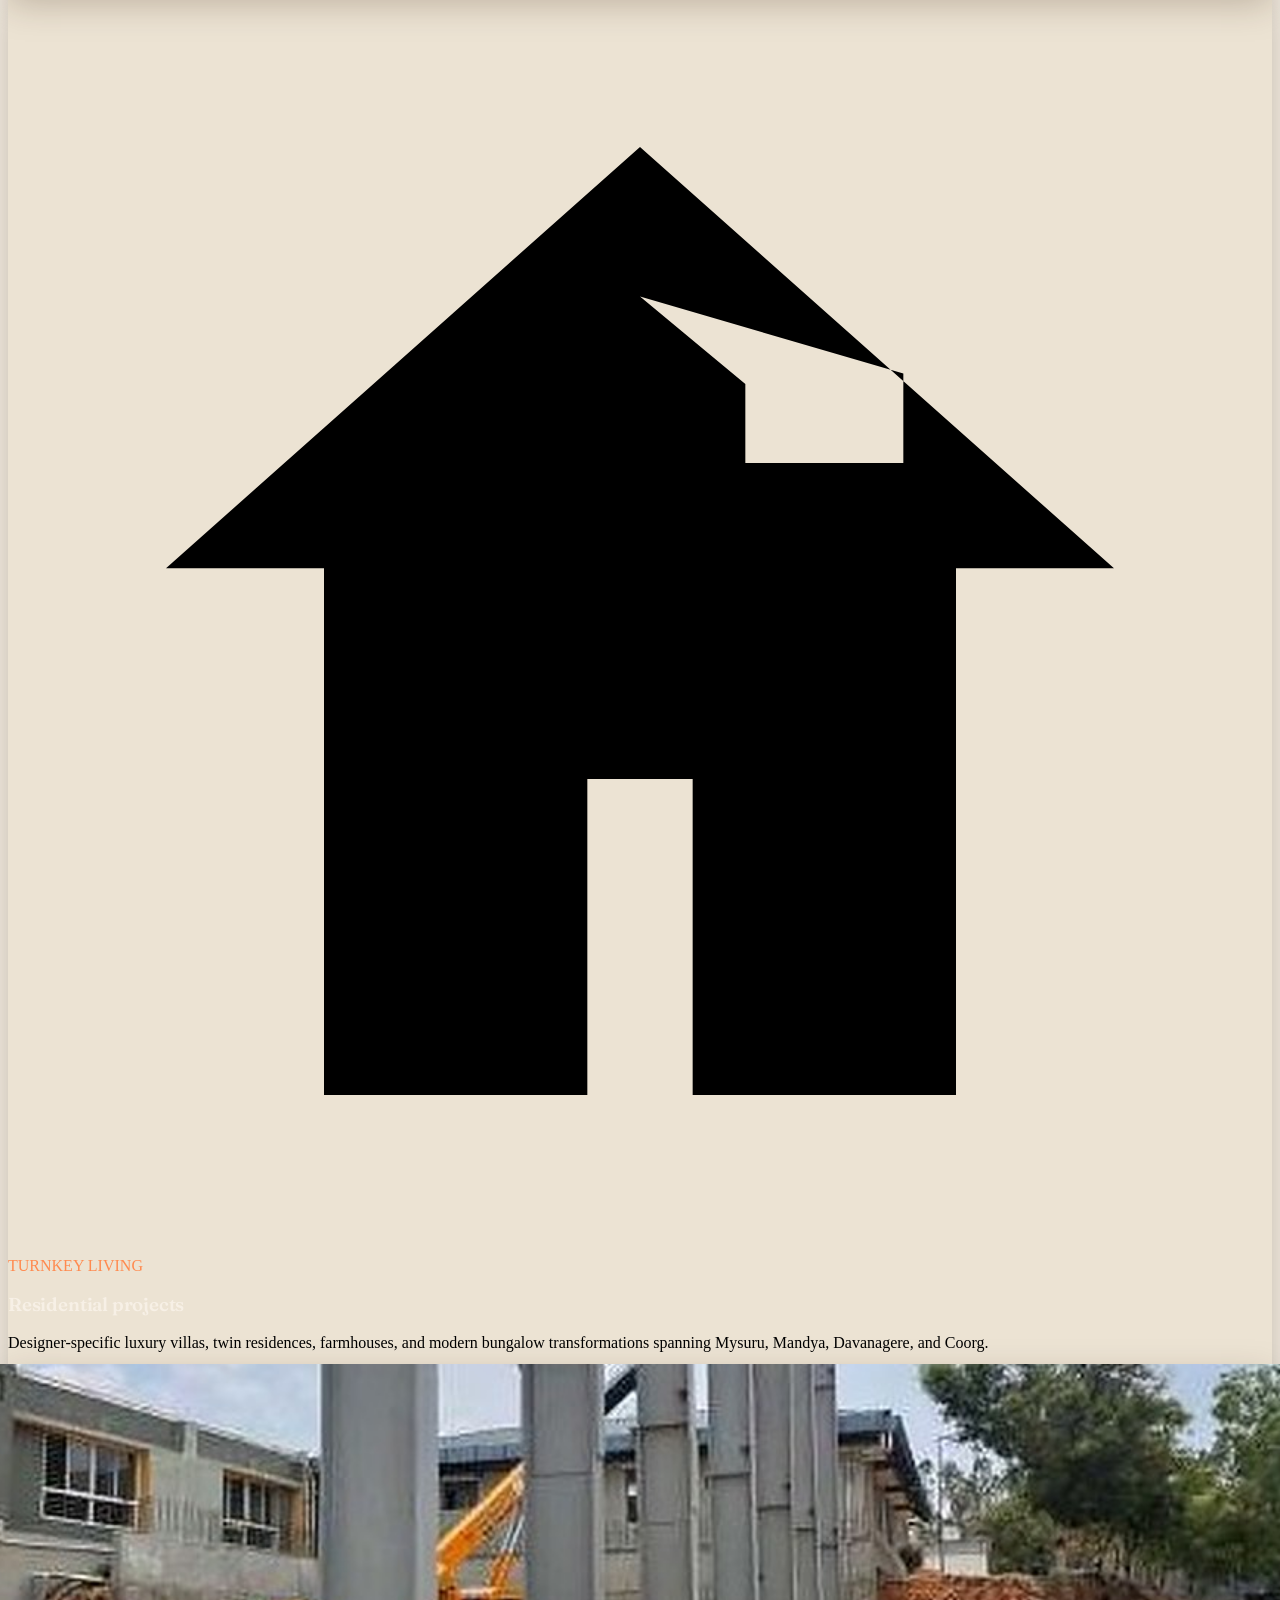
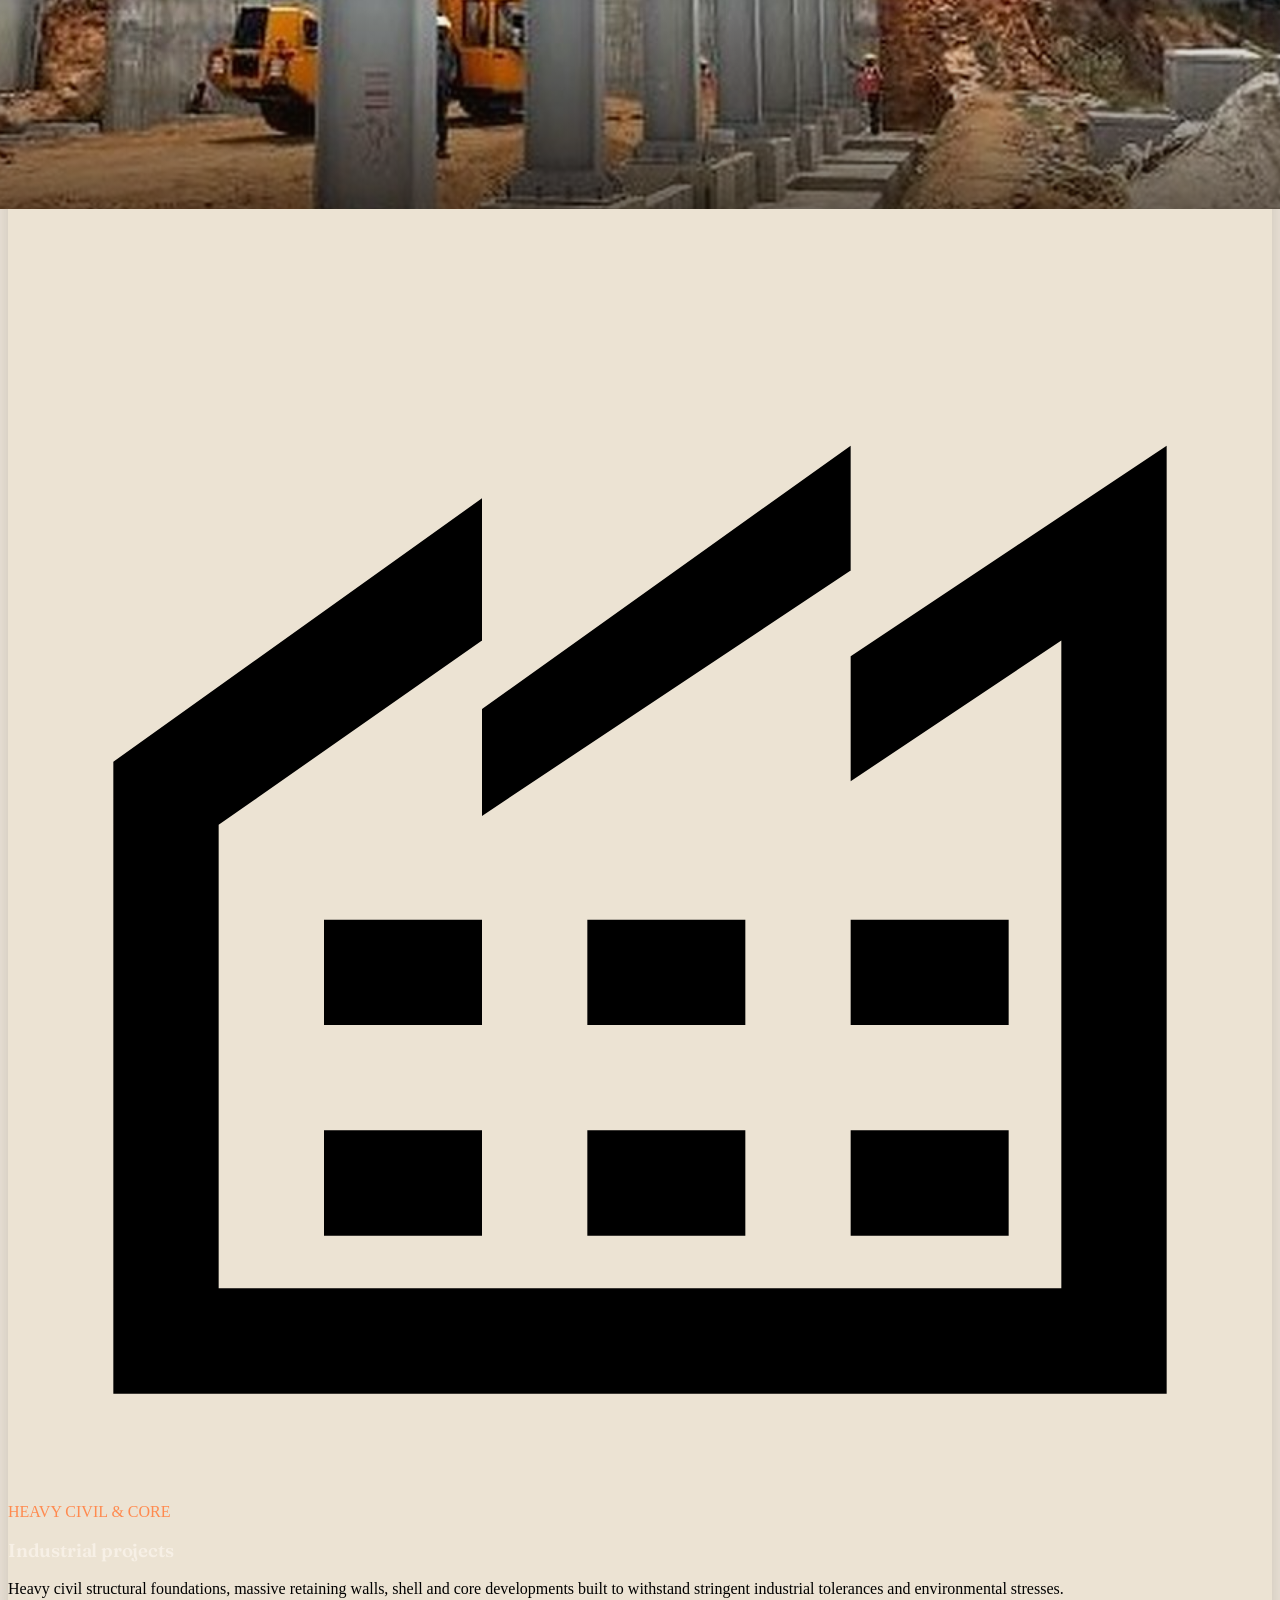
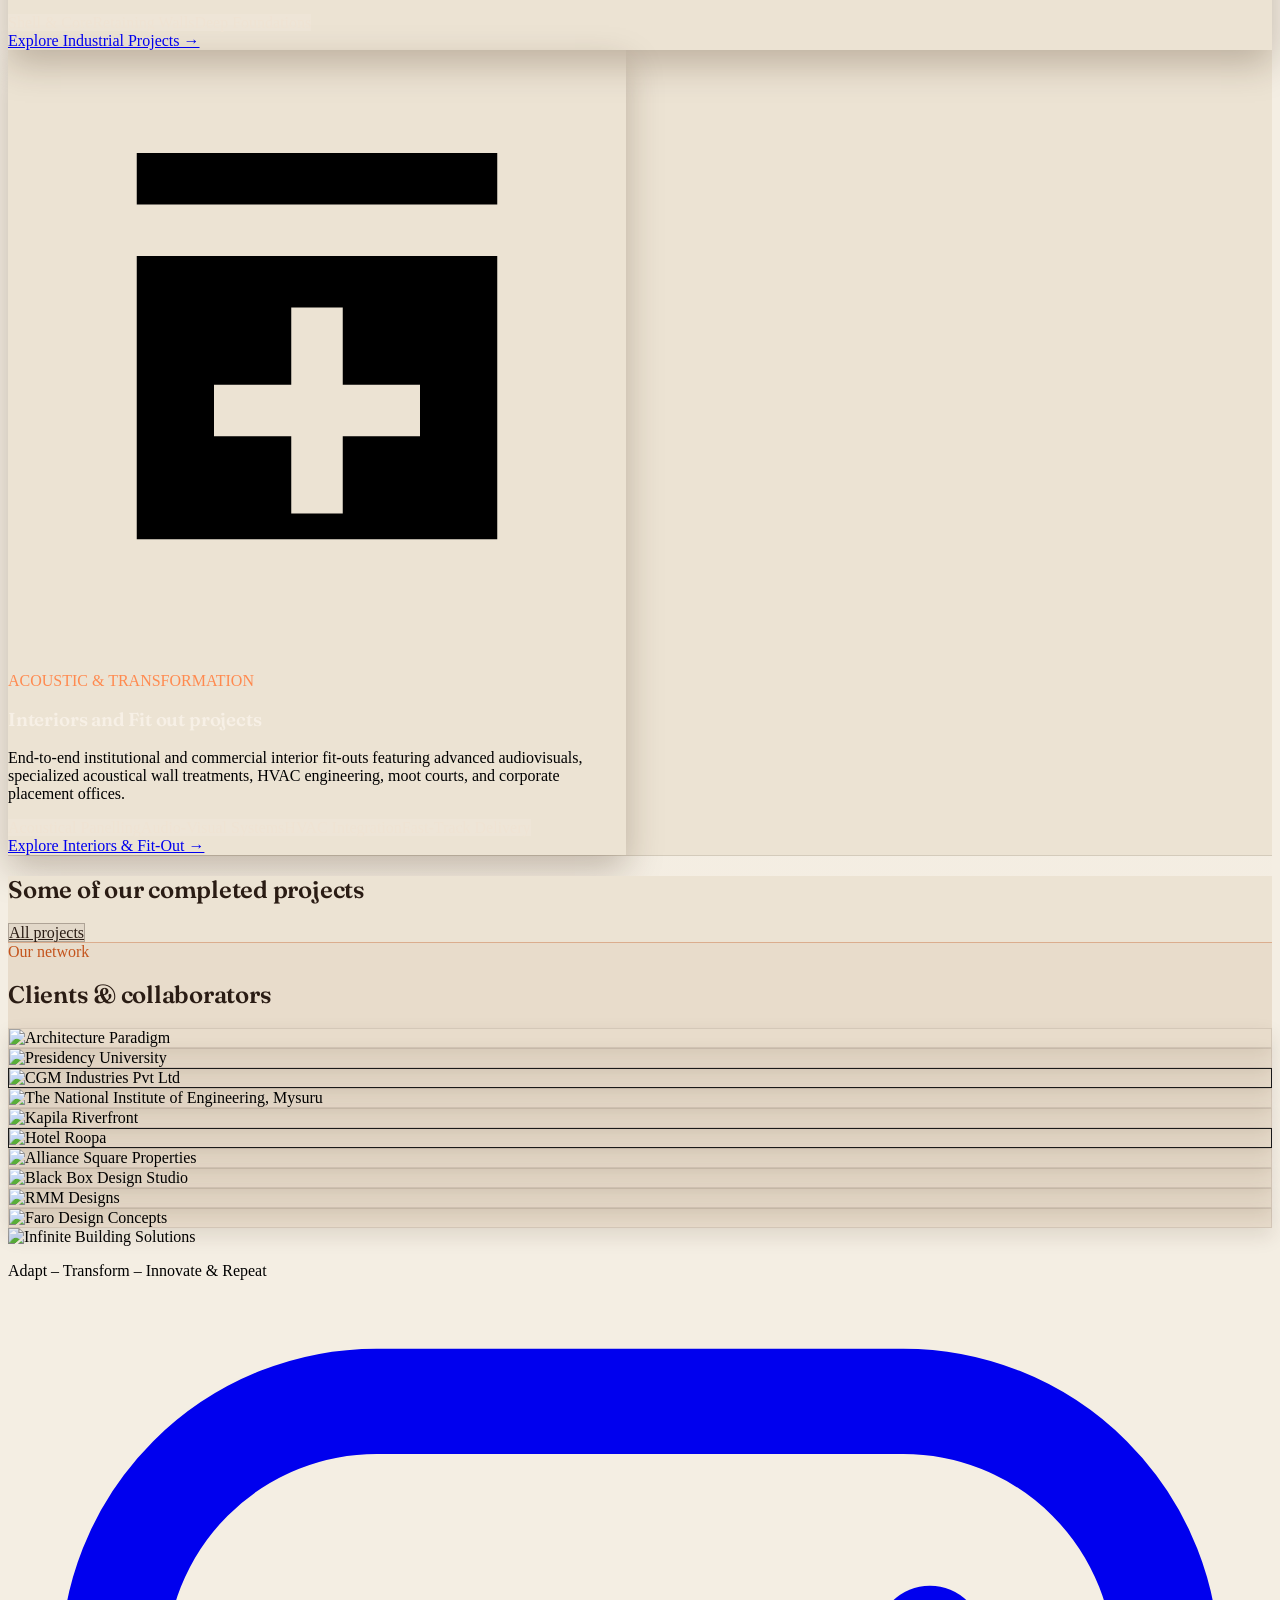
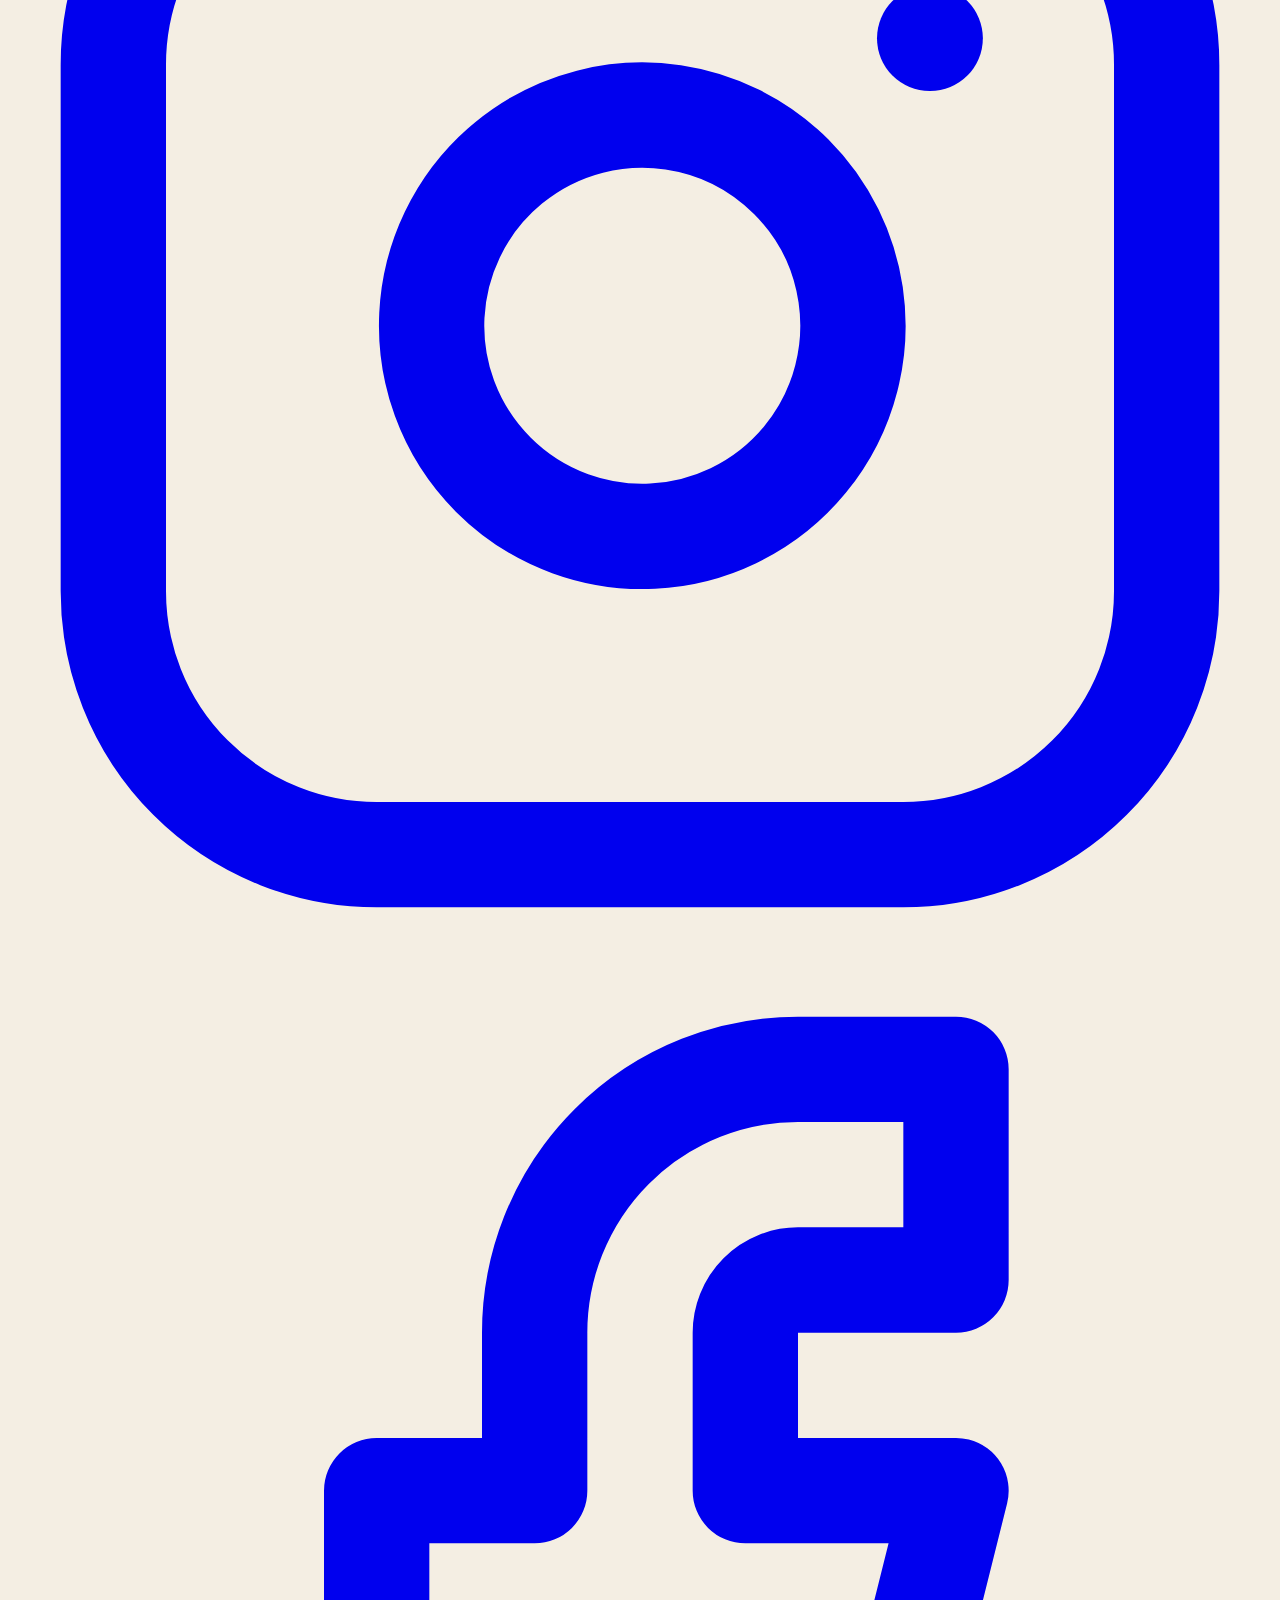
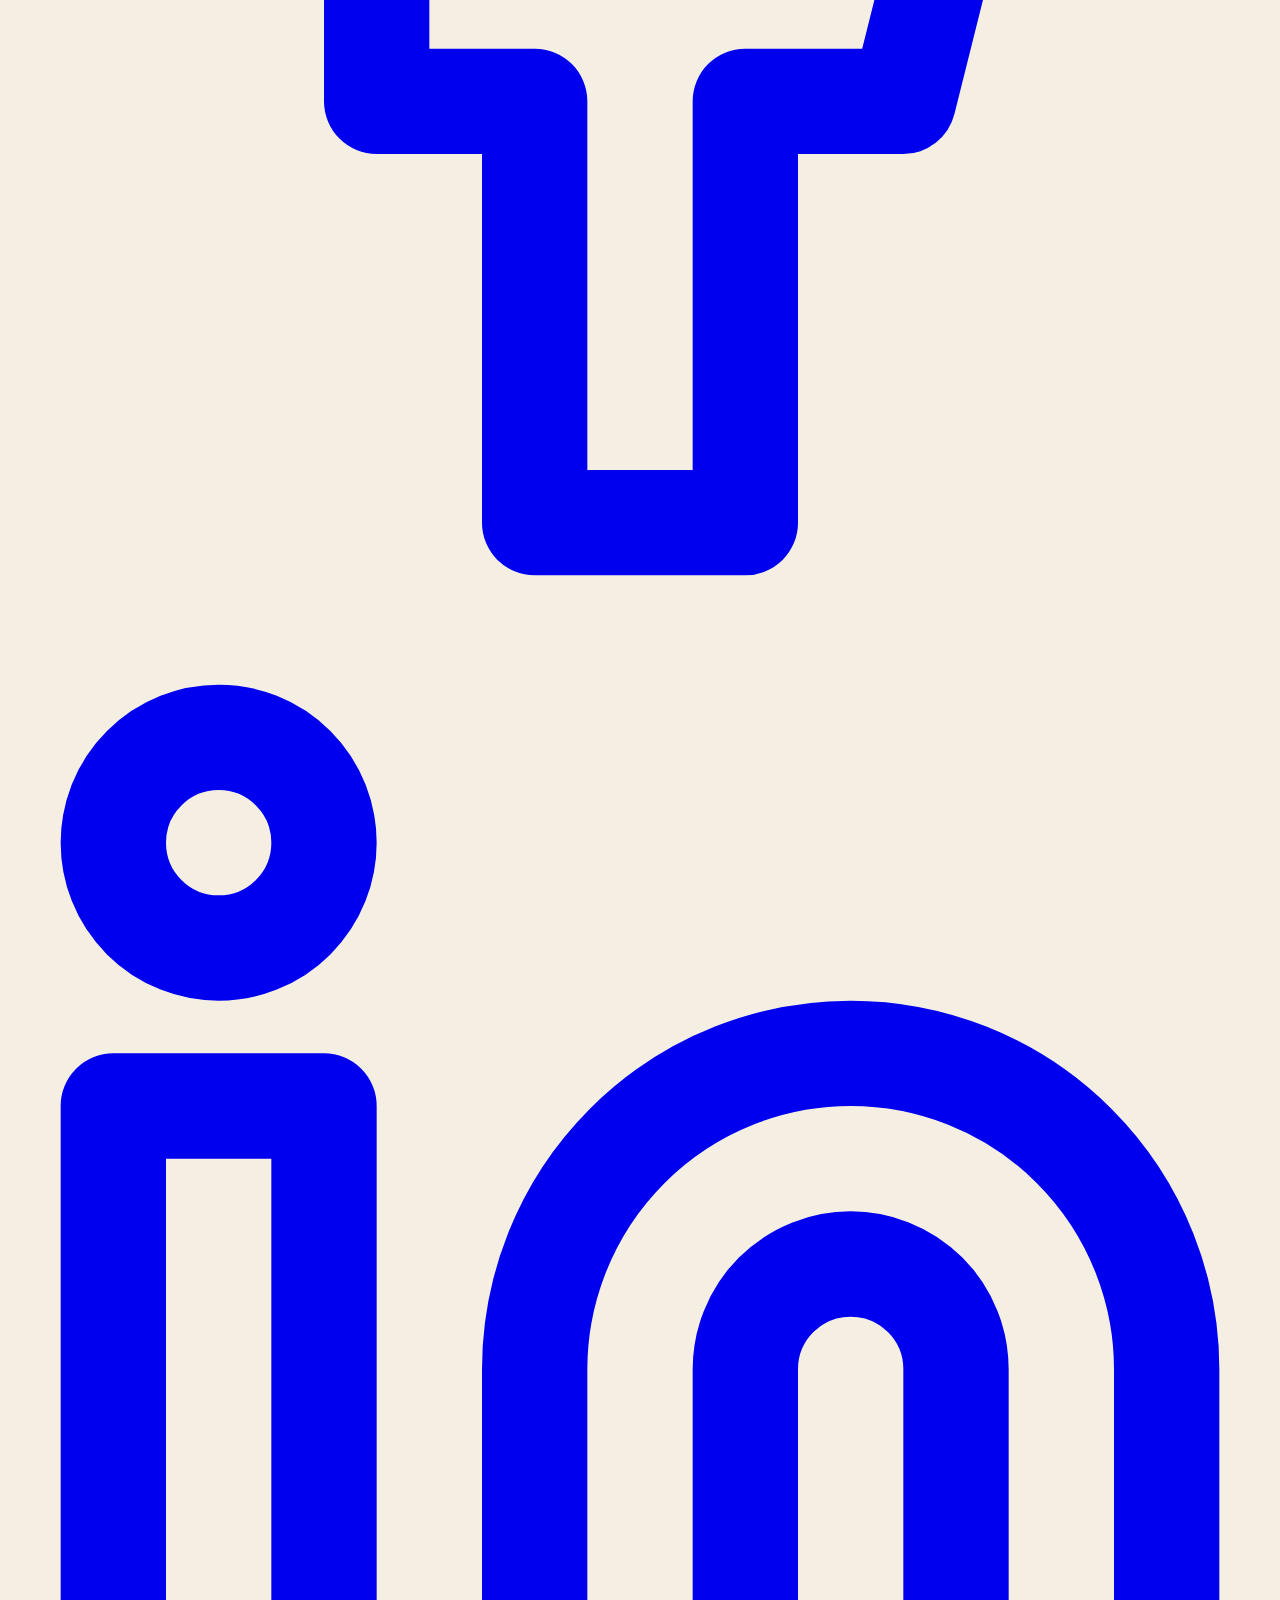
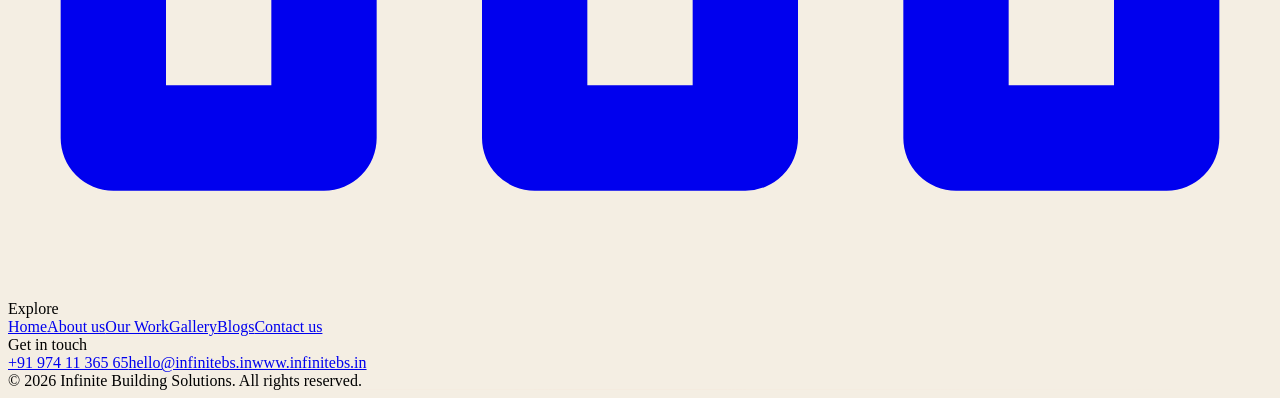
==== commit cf8ec372: "chat on whatsapp" ====
--- a/index.html
+++ b/index.html
@@ -109,4 +109,5 @@
 </div>
 <div class="w ft-bar">© 2026 Infinite Building Solutions. All rights reserved.</div></footer>
 <script src="js/script.js" defer></script>
+<a class="wa-fab" href="https://wa.me/919741136565?text=Hi%20Infinite%20Building%20Solutions%2C%20I%27d%20like%20to%20discuss%20a%20project." target="_blank" rel="noopener noreferrer" aria-label="Chat with us on WhatsApp"><span class="wa-label">Chat on WhatsApp</span><img src="images/whatsapp-hat.png" alt="" width="84"></a>
 </body></html>
--- a/css/background.css
+++ b/css/background.css
@@ -242,3 +242,63 @@
 @media (max-width: 860px) {
   .sp-card[style*="grid-column"] { width: 100%; }
 }
+
+/* About page: mission box = text left, project photo right (bleeds to the box edge) */
+.pc.mission { display: grid; grid-template-columns: 1.1fr 1fr; padding: 0; overflow: hidden; align-items: stretch; }
+.pc.mission.no-photo { grid-template-columns: 1fr; }
+.mission-text { padding: 50px 44px; align-self: center; }
+.mission-photo { position: relative; min-height: 320px; }
+.mission-photo img { position: absolute; inset: 0; width: 100%; height: 100%; object-fit: cover; display: block; }
+.mission-photo::after { content: ""; position: absolute; inset: 0; background: linear-gradient(90deg, #2a190b 0%, rgba(42,25,11,.35) 28%, transparent 60%); pointer-events: none; }
+@media (max-width: 860px) {
+  .pc.mission { grid-template-columns: 1fr; }
+  .mission-text { padding: 36px 26px; }
+  .mission-photo { min-height: 0; aspect-ratio: 16 / 9; order: -1; }
+  .mission-photo::after { background: linear-gradient(180deg, transparent 55%, rgba(42,25,11,.7)); }
+}
+
+/* ==========================================================================
+   WhatsApp floating button (hard-hat icon, bottom-right, opens wa.me in a new tab)
+   ========================================================================== */
+.wa-fab {
+  position: fixed;
+  right: clamp(14px, 2vw, 28px);
+  bottom: clamp(14px, 2vw, 28px);
+  z-index: 60;
+  display: flex;
+  align-items: center;
+  gap: 10px;
+  text-decoration: none;
+}
+.wa-fab img {
+  display: block;
+  width: 84px;
+  height: auto;
+  filter: drop-shadow(0 10px 14px rgba(54, 30, 10, .35));
+  transform-origin: 50% 90%;
+  animation: waWave 5s ease-in-out 2s infinite;
+  transition: transform .25s ease;
+}
+.wa-fab:hover img { transform: scale(1.1) rotate(-4deg); animation: none; }
+.wa-label {
+  background: #2a1c14;
+  color: #f7f0e6;
+  font: 700 .85rem/1 "Archivo", system-ui, sans-serif;
+  padding: 10px 14px;
+  border-radius: 999px;
+  white-space: nowrap;
+  box-shadow: 0 8px 20px rgba(54, 30, 10, .3);
+  opacity: 0;
+  transform: translateX(8px);
+  pointer-events: none;
+  transition: opacity .25s ease, transform .25s ease;
+}
+.wa-fab:hover .wa-label, .wa-fab:focus-visible .wa-label { opacity: 1; transform: none; }
+.wa-fab:focus-visible { outline: 3px solid var(--or); outline-offset: 4px; border-radius: 16px; }
+@keyframes waWave {
+  0%, 88%, 100% { transform: rotate(0); }
+  92% { transform: rotate(-7deg); }
+  96% { transform: rotate(6deg); }
+}
+@media (max-width: 860px) { .wa-fab img { width: 68px; } .wa-label { display: none; } }
+@media (prefers-reduced-motion: reduce) { .wa-fab img { animation: none; } }
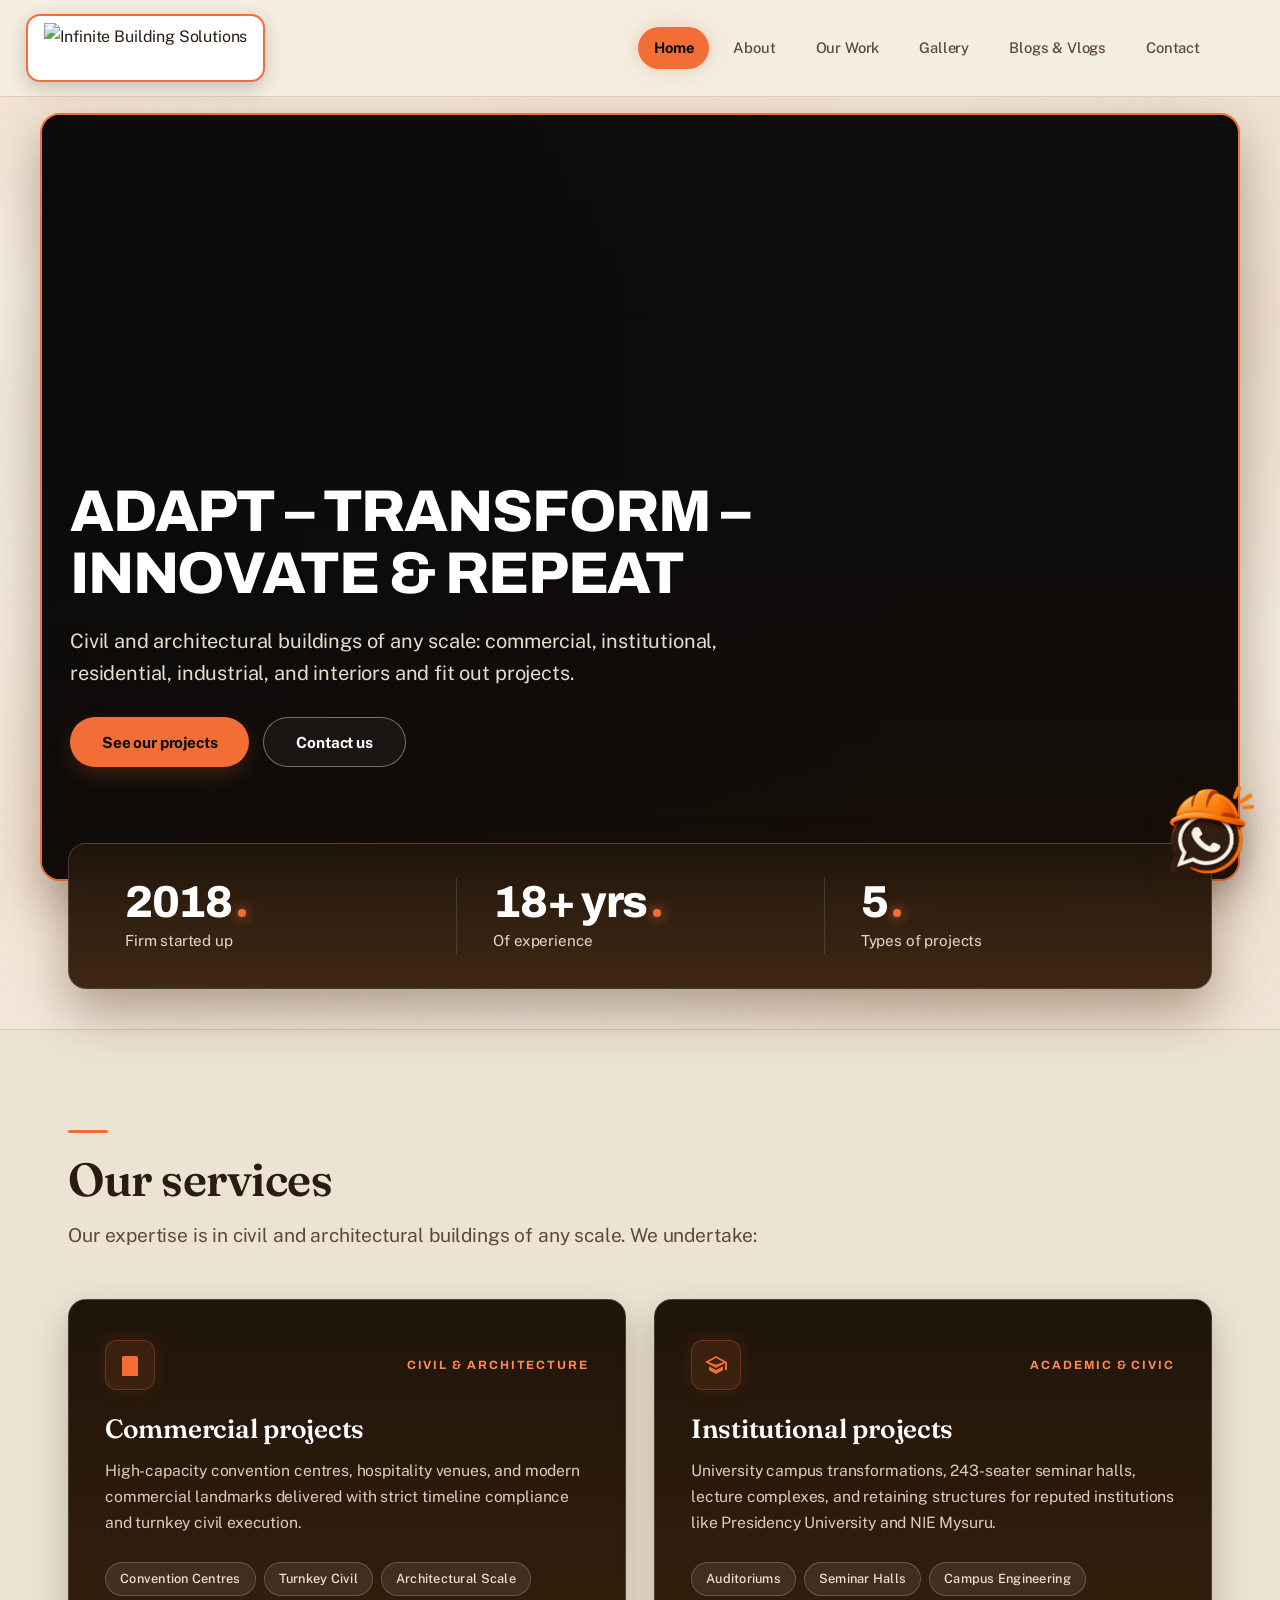
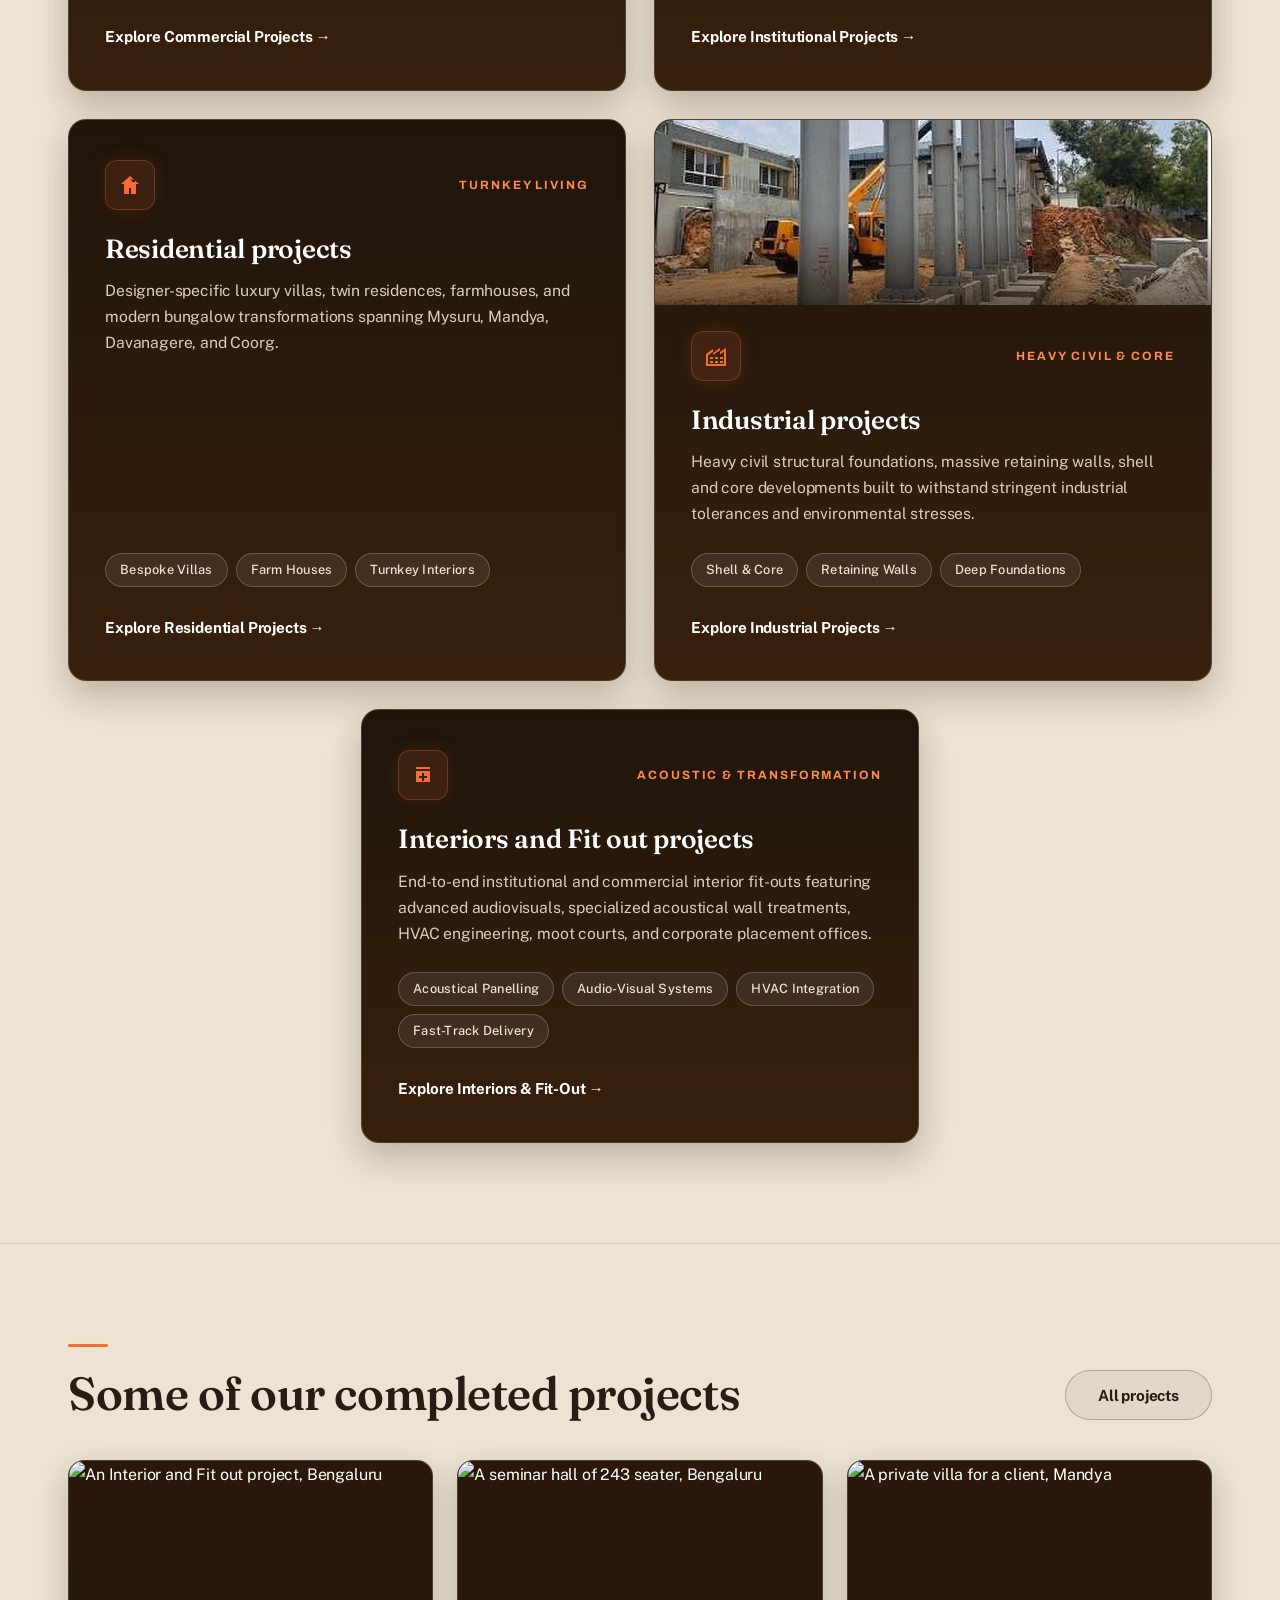
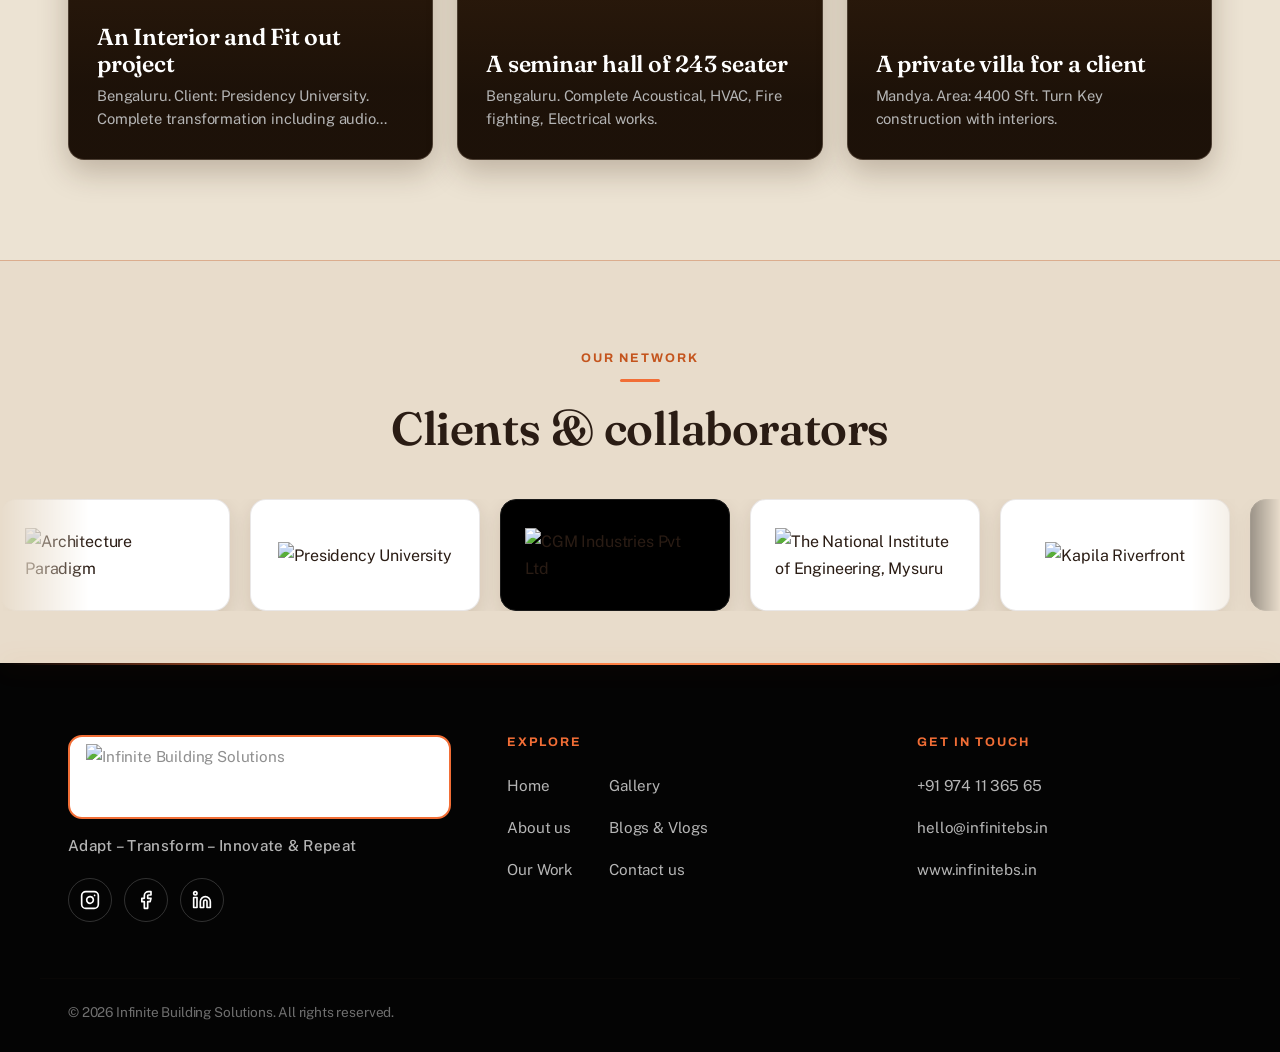
==== commit e7ff3a39: "Update Blogs nav to Blogs & Vlogs, add Vlogs/Blogs toggle, and prepare videos folder" ====
--- a/index.html
+++ b/index.html
@@ -18,7 +18,7 @@
 </head><body>
 <header><div class="nav"><a href="index.html" aria-label="Infinite Building Solutions, home"><img src="images/logo.png" alt="Infinite Building Solutions"></a>
 <button class="mb" aria-label="Menu" aria-expanded="false"><span></span><span></span><span></span></button>
-<nav aria-label="Main"><a href="index.html" data-l="home" class="on" aria-current="page">Home</a><a href="about.html" data-l="about">About</a><a href="our-work.html" data-l="work">Our Work</a><a href="gallery.html" data-l="gallery">Gallery</a><a href="blogs.html" data-l="blogs">Blogs</a><a href="contact.html" data-l="contact">Contact</a></nav></div></header>
+<nav aria-label="Main"><a href="index.html" data-l="home" class="on" aria-current="page">Home</a><a href="about.html" data-l="about">About</a><a href="our-work.html" data-l="work">Our Work</a><a href="gallery.html" data-l="gallery">Gallery</a><a href="blogs.html" data-l="blogs">Blogs &amp; Vlogs</a><a href="contact.html" data-l="contact">Contact</a></nav></div></header>
 <main>
 <section class="pg on" id="home">
 <div class="bn tall i1"><div class="w"><h1>Adapt – Transform – Innovate &amp; Repeat</h1><p>Civil and architectural buildings of any scale: commercial, institutional, residential, industrial, and interiors and fit out projects.</p><div class="cta"><a class="btn" href="our-work.html">See our projects</a><a class="btn ghost lt" href="contact.html">Contact us</a></div></div></div>
@@ -104,7 +104,7 @@
 <a href="#" target="_blank" rel="noopener noreferrer" aria-label="Infinite Building Solutions on Facebook"><svg viewBox="0 0 24 24" fill="none" stroke="currentColor" stroke-width="2" stroke-linecap="round" stroke-linejoin="round" aria-hidden="true"><path d="M18 2h-3a5 5 0 0 0-5 5v3H7v4h3v8h4v-8h3l1-4h-4V7a1 1 0 0 1 1-1h3z"/></svg></a>
 <a href="#" target="_blank" rel="noopener noreferrer" aria-label="Infinite Building Solutions on LinkedIn"><svg viewBox="0 0 24 24" fill="none" stroke="currentColor" stroke-width="2" stroke-linecap="round" stroke-linejoin="round" aria-hidden="true"><path d="M16 8a6 6 0 0 1 6 6v7h-4v-7a2 2 0 0 0-2-2 2 2 0 0 0-2 2v7h-4v-7a6 6 0 0 1 6-6z"/><rect x="2" y="9" width="4" height="12"/><circle cx="4" cy="4" r="2"/></svg></a>
 </div></div>
-<div><span class="ft-h">Explore</span><div class="ft-links"><a href="index.html">Home</a><a href="about.html">About us</a><a href="our-work.html">Our Work</a><a href="gallery.html">Gallery</a><a href="blogs.html">Blogs</a><a href="contact.html">Contact us</a></div></div>
+<div><span class="ft-h">Explore</span><div class="ft-links"><a href="index.html">Home</a><a href="about.html">About us</a><a href="our-work.html">Our Work</a><a href="gallery.html">Gallery</a><a href="blogs.html">Blogs &amp; Vlogs</a><a href="contact.html">Contact us</a></div></div>
 <div><span class="ft-h">Get in touch</span><div class="ft-contact"><a href="tel:+919741136565">+91 974 11 365 65</a><a href="mailto:hello@infinitebs.in">hello@infinitebs.in</a><a href="https://www.infinitebs.in">www.infinitebs.in</a></div></div>
 </div>
 <div class="w ft-bar">© 2026 Infinite Building Solutions. All rights reserved.</div></footer>
--- a/css/style.css
+++ b/css/style.css
@@ -0,0 +1,1132 @@
+/* ==========================================================================
+   Infinite Building Solutions — Architectural Studio Design
+   Color Theme: Dark theme: black, white and Signature Logo Orange (#f26e36)
+   Palette: Rich Dark Espresso to Warm Black, Smoked Coffee Glass, Crisp Ivory & Warm Bronze-Orange
+   ========================================================================== */
+
+:root {
+  /* Black, white and orange palette */
+  --bg: #0a0a0a;                        /* Deep black */
+  --bg-gradient: linear-gradient(180deg, #111111 0%, #0b0b0b 40%, #070707 100%);
+  --bg-alt: #0e0e0e;                    /* Raised black */
+  --bg-card: rgba(17, 17, 17, 0.72);    /* Smoked black glass */
+  --bg-card-hover: rgba(22, 22, 22, 0.9);
+  --st: #0f0f0f;                        /* Section Dark Foundation */
+
+  /* Architectural Hairlines & Borders */
+  --border: rgba(255, 255, 255, 0.08); /* Clean Precision Hairline */
+  --border-warm: rgba(255, 255, 255, 0.12); /* Soft white hairline */
+  --border-hover: rgba(242, 110, 54, 0.65); /* Vibrant Orange Glow Border */
+  --ln: rgba(255, 255, 255, 0.08);
+
+  /* Signature Brand Logo Orange & Warm Accents */
+  --or: #f26e36;                        /* Signature Infinite Logo Orange */
+  --or-bright: #ff8246;                 /* Glowing Orange Highlight */
+  --or-deep: #d8551e;                  /* Deep Warm Terracotta */
+  --or-glow: rgba(242, 110, 54, 0.3);   /* Luminous Ambient Orange Glow */
+  --gold: #e5a968;                      /* Champagne Accent */
+
+  /* Crisp Typography Colors */
+  --fg: #ffffff;                        /* Crisp Off-White */
+  --fg-sec: #b5b5b5;                    /* Neutral light gray */
+  --fg-mut: #929292;                    /* Muted gray */
+
+  box-sizing: border-box;
+  padding-top: env(safe-area-inset-top, 0px);
+  padding-bottom: env(safe-area-inset-bottom, 0px);
+  color-scheme: dark;
+}
+
+html {
+  scroll-padding-top: env(safe-area-inset-top, 0px);
+  scroll-behavior: smooth;
+  background-color: var(--bg);
+}
+
+*, *::before, *::after { box-sizing: inherit; }
+
+body {
+  margin: 0;
+  background-color: var(--bg);
+  background-image: 
+    radial-gradient(ellipse 75% 45% at 50% 0%, rgba(242, 110, 54, 0.16), transparent 65%),
+    radial-gradient(circle at 90% 30%, rgba(218, 95, 39, 0.08), transparent 50%),
+    radial-gradient(circle at 10% 70%, rgba(31, 31, 31, 0.15), transparent 60%);
+  color: var(--fg);
+  font: 400 16px/1.7 "Public Sans", -apple-system, BlinkMacSystemFont, "Segoe UI", Roboto, sans-serif;
+  overflow-x: clip;
+  letter-spacing: -0.01em;
+}
+
+body::before {
+  content: "";
+  position: fixed;
+  inset: 0 0 auto;
+  height: env(safe-area-inset-top, 0px);
+  background: var(--bg);
+  z-index: 10;
+}
+
+/* --------------------------------------------------------------------------
+   Original Architectural Typography Structure
+   -------------------------------------------------------------------------- */
+h1, h2, h3 {
+  font-family: "Archivo", "Public Sans", system-ui, sans-serif;
+  line-height: 1.12;
+  margin: 0;
+  letter-spacing: -0.025em;
+  color: #ffffff;
+}
+
+h1 { font-size: clamp(2.5rem, 6.5vw, 5.2rem); font-weight: 800; }
+h2 { font-size: clamp(1.85rem, 3.8vw, 2.9rem); font-weight: 800; }
+h3 { font-size: 1.35rem; font-weight: 700; }
+p { margin: 0 0 1.2em; max-width: 64ch; color: var(--fg-sec); font-size: 1.05rem; }
+a { color: inherit; text-decoration: none; }
+:focus-visible { outline: 2px solid var(--or); outline-offset: 3px; }
+.w { max-width: 1200px; margin: 0 auto; padding: 0 28px; }
+
+/* --------------------------------------------------------------------------
+   Header & Navigation — Clean Floating Studio Bar
+   -------------------------------------------------------------------------- */
+header {
+  position: sticky;
+  top: env(safe-area-inset-top, 0px);
+  z-index: 30;
+  background: rgba(11, 11, 11, 0.85);
+  backdrop-filter: blur(24px);
+  -webkit-backdrop-filter: blur(24px);
+  border-bottom: 1px solid var(--border-warm);
+  transition: all 0.3s ease;
+}
+
+.nav {
+  display: flex;
+  align-items: center;
+  justify-content: space-between;
+  gap: 20px;
+  padding: 14px clamp(24px, 5vw, 96px) 14px clamp(16px, 2vw, 36px);
+  max-width: none;
+  margin: 0;
+}
+
+.nav img {
+  height: 68px;
+  width: auto;
+  display: block;
+  background: #ffffff;
+  border: 2px solid var(--or);
+  border-radius: 14px;
+  padding: 7px 16px;
+  box-shadow: 0 0 26px var(--or-glow);
+  transition: opacity 0.2s ease, box-shadow 0.3s ease;
+}
+
+.nav a:hover img { box-shadow: 0 0 34px rgba(242, 110, 54, 0.5); }
+
+.nav img:hover { opacity: 0.95; }
+
+nav {
+  display: flex;
+  gap: 8px;
+  align-items: center;
+}
+
+nav a {
+  padding: 8px 16px;
+  border-radius: 99px;
+  font-weight: 500;
+  font-size: 0.92rem;
+  color: #b5b5b5;
+  white-space: nowrap;
+  transition: all 0.2s ease;
+}
+
+nav a:hover {
+  color: #ffffff;
+  background: rgba(255, 255, 255, 0.06);
+}
+
+nav a.on {
+  background: var(--or);
+  color: #0a0a0a;
+  font-weight: 700;
+  box-shadow: 0 0 20px var(--or-glow);
+}
+
+/* --------------------------------------------------------------------------
+   Buttons — Crisp Precision with Signature Logo Orange
+   -------------------------------------------------------------------------- */
+.btn {
+  display: inline-flex;
+  align-items: center;
+  justify-content: center;
+  background: var(--or);
+  color: #0a0a0a;
+  font-weight: 700;
+  padding: 15px 32px;
+  border-radius: 99px;
+  border: 0;
+  font: 700 0.96rem "Public Sans", sans-serif;
+  cursor: pointer;
+  box-shadow: 0 8px 24px -4px var(--or-glow);
+  transition: transform 0.2s ease, filter 0.2s ease, box-shadow 0.2s ease;
+}
+
+.btn:hover {
+  filter: brightness(1.1);
+  transform: translateY(-2px);
+  box-shadow: 0 12px 30px -4px rgba(242, 110, 54, 0.45);
+}
+
+.btn.ghost {
+  background: rgba(255, 255, 255, 0.04);
+  color: #ffffff;
+  border: 1px solid rgba(255, 255, 255, 0.18);
+  box-shadow: none;
+}
+
+.btn.ghost:hover {
+  background: rgba(255, 255, 255, 0.08);
+  border-color: #ffffff;
+}
+
+.btn.lt {
+  color: #ffffff;
+  border: 1px solid rgba(255, 255, 255, 0.4);
+  box-shadow: none;
+}
+
+.btn.lt:hover {
+  background: #ffffff;
+  color: #0a0a0a;
+}
+
+.pg { display: none; }
+.pg.on { display: block; }
+.cta { display: flex; gap: 14px; flex-wrap: wrap; }
+
+/* --------------------------------------------------------------------------
+   Hero Banners — Cinematic Architectural Full Bleed (Espresso/Noir Tone)
+   -------------------------------------------------------------------------- */
+.bn {
+  position: relative;
+  margin: 16px auto;
+  width: calc(100% - 40px);
+  max-width: 1200px;
+  border-radius: 20px;
+  border: 2px solid var(--or);
+  min-height: 50vh;
+  display: flex;
+  align-items: flex-end;
+  color: #ffffff;
+  background: #0c0c0c center/cover no-repeat;
+  overflow: hidden;
+  box-shadow: 0 20px 50px rgba(0, 0, 0, 0.65);
+}
+
+.bn::before {
+  content: "";
+  position: absolute;
+  inset: 0;
+  background: linear-gradient(180deg, rgba(11, 11, 11, 0.25) 0%, rgba(11, 11, 11, 0.75) 50%, rgba(9, 9, 9, 0.98) 100%);
+}
+
+.bn .w {
+  position: relative;
+  width: 100%;
+  padding-top: 140px;
+  padding-bottom: 64px;
+  z-index: 1;
+}
+
+.bn.tall { min-height: calc(100svh - 132px); }
+.bn.tall .w { padding-top: 90px; padding-bottom: 112px; }
+.bn.tall h1 { font-size: clamp(2.2rem, 4.6vw, 4.2rem); max-width: 22ch; }
+.bn.tall p { margin: 20px 0 28px; }
+.bn h1 { max-width: 17ch; text-transform: uppercase; line-height: 1.05; letter-spacing: -0.02em; }
+.bn p { color: #d6d6d6; font-size: 1.25rem; margin: 24px 0 34px; max-width: 56ch; line-height: 1.6; }
+
+.bn.i1 { background-image: url(../images/hero-home.jpg); }
+.bn.i2 { background-image: url(../images/hero-work.jpg); }
+.bn.i3 { background-image: url(../images/hero-about.jpg); }
+.bn.i4 { background-image: url(../images/hero-contact.jpg); }
+.bn.i5 { background-image: url(../images/oman.jpg); }
+
+/* --------------------------------------------------------------------------
+   Stats Bar — Smoked Espresso Metric Ribbon
+   -------------------------------------------------------------------------- */
+.stats {
+  display: grid;
+  grid-template-columns: repeat(3, 1fr);
+  background: rgba(15, 15, 15, 0.85);
+  backdrop-filter: blur(24px);
+  -webkit-backdrop-filter: blur(24px);
+  border: 1px solid var(--border-warm);
+  border-radius: 18px;
+  margin-top: -54px;
+  position: relative;
+  z-index: 2;
+  box-shadow: 0 30px 60px rgba(0, 0, 0, 0.75), 0 0 30px rgba(242, 110, 54, 0.1);
+  padding: 34px 20px;
+}
+
+.stats div {
+  padding: 0 36px;
+  border-left: 1px solid var(--border);
+  font-size: 0.95rem;
+  color: var(--fg-sec);
+  letter-spacing: -0.01em;
+}
+
+.stats div:first-child { border: 0; }
+
+.stats b {
+  display: block;
+  font: 800 2.8rem "Archivo", sans-serif;
+  color: #ffffff;
+  letter-spacing: -0.03em;
+  margin-bottom: 2px;
+  position: relative;
+}
+
+.stats b::after {
+  content: "";
+  display: inline-block;
+  width: 8px;
+  height: 8px;
+  border-radius: 50%;
+  background: var(--or);
+  margin-left: 6px;
+  box-shadow: 0 0 12px var(--or);
+}
+
+/* --------------------------------------------------------------------------
+   Section Layout & Headings
+   -------------------------------------------------------------------------- */
+.sec { padding: 100px 0; }
+
+.sec h2::before {
+  content: "";
+  display: block;
+  width: 40px;
+  height: 3px;
+  background: var(--or);
+  margin-bottom: 20px;
+  border-radius: 2px;
+}
+
+.dark {
+  background: var(--bg-alt);
+  border-block: 1px solid var(--border-warm);
+}
+
+.dark .lead {
+  color: var(--fg-sec);
+  max-width: 62ch;
+  font-size: 1.2rem;
+  line-height: 1.6;
+}
+
+.mut { color: var(--fg-mut); }
+
+/* --------------------------------------------------------------------------
+   Swachh Pukhar Style Service Cards — Smoked black glass & Orange Accents
+   -------------------------------------------------------------------------- */
+.sp-grid {
+  display: grid;
+  grid-template-columns: repeat(2, 1fr);
+  gap: 28px;
+  margin-top: 48px;
+}
+
+.sp-card {
+  background: var(--bg-card);
+  backdrop-filter: blur(20px);
+  -webkit-backdrop-filter: blur(20px);
+  border: 1px solid var(--border-warm);
+  border-radius: 18px;
+  padding: 40px 36px;
+  display: flex;
+  flex-direction: column;
+  transition: transform 0.35s ease, border-color 0.35s ease, box-shadow 0.35s ease, background 0.35s ease;
+  position: relative;
+  box-shadow: 0 14px 34px rgba(0, 0, 0, 0.5);
+}
+
+.sp-card:hover {
+  transform: translateY(-6px);
+  border-color: var(--border-hover);
+  background: var(--bg-card-hover);
+  box-shadow: 0 24px 50px rgba(0, 0, 0, 0.75), 0 0 30px var(--or-glow);
+}
+
+.sp-top {
+  display: flex;
+  align-items: center;
+  justify-content: space-between;
+  margin-bottom: 24px;
+}
+
+.sp-icon {
+  width: 50px;
+  height: 50px;
+  border-radius: 12px;
+  background: rgba(242, 110, 54, 0.12);
+  color: var(--or);
+  display: flex;
+  align-items: center;
+  justify-content: center;
+  border: 1px solid rgba(242, 110, 54, 0.28);
+  box-shadow: 0 0 20px rgba(242, 110, 54, 0.12);
+}
+
+.sp-icon svg {
+  width: 24px;
+  height: 24px;
+  fill: currentColor;
+}
+
+.sp-eyebrow {
+  font: 700 0.75rem "Archivo", sans-serif;
+  letter-spacing: 0.16em;
+  text-transform: uppercase;
+  color: var(--or);
+}
+
+.sp-title {
+  font-size: 1.65rem;
+  font-weight: 800;
+  margin: 0 0 14px;
+  color: #ffffff;
+}
+
+.sp-desc {
+  color: var(--fg-sec);
+  font-size: 0.98rem;
+  line-height: 1.65;
+  margin: 0 0 26px;
+  flex-grow: 1;
+}
+
+.sp-tags {
+  display: flex;
+  flex-wrap: wrap;
+  gap: 8px;
+  margin-bottom: 28px;
+}
+
+.sp-pill {
+  font-size: 0.8rem;
+  font-weight: 500;
+  color: #b8b8b8;
+  background: rgba(255, 255, 255, 0.04);
+  border: 1px solid var(--border);
+  padding: 5px 14px;
+  border-radius: 99px;
+  white-space: nowrap;
+  letter-spacing: 0.02em;
+}
+
+.sp-card:hover .sp-pill {
+  border-color: rgba(242, 110, 54, 0.25);
+  color: #ffffff;
+}
+
+.sp-link {
+  display: inline-flex;
+  align-items: center;
+  gap: 8px;
+  color: #ffffff;
+  font-weight: 700;
+  font-size: 0.95rem;
+  text-decoration: none;
+  margin-top: auto;
+  transition: gap 0.25s ease, color 0.25s ease;
+}
+
+.sp-link:hover {
+  gap: 14px;
+  color: var(--or);
+}
+
+/* --------------------------------------------------------------------------
+   Project Portfolio — Clean Minimalist Architectural Framing
+   -------------------------------------------------------------------------- */
+.hd {
+  display: flex;
+  justify-content: space-between;
+  align-items: flex-end;
+  gap: 24px;
+  flex-wrap: wrap;
+  margin-bottom: 40px;
+}
+
+.filters {
+  display: flex;
+  gap: 10px;
+  flex-wrap: wrap;
+  margin-bottom: 40px;
+}
+
+.filters button {
+  font: 600 0.92rem "Public Sans", sans-serif;
+  background: rgba(255, 255, 255, 0.03);
+  color: #b5b5b5;
+  border: 1px solid var(--border);
+  padding: 10px 22px;
+  border-radius: 99px;
+  cursor: pointer;
+  transition: all 0.25s ease;
+}
+
+.filters button:hover {
+  border-color: rgba(242, 110, 54, 0.4);
+  color: #ffffff;
+}
+
+.filters button[aria-pressed=true] {
+  background: var(--or);
+  color: #0a0a0a;
+  border-color: var(--or);
+  font-weight: 700;
+  box-shadow: 0 4px 20px var(--or-glow);
+}
+
+.grid {
+  display: grid;
+  grid-template-columns: repeat(auto-fill, minmax(340px, 1fr));
+  gap: 28px;
+}
+
+/* UNIFORM ANIMATION SPEED & SHAPE TRANSFORMATION (Matched 1.1s) */
+.card {
+  position: relative;
+  min-height: 380px;
+  color: #fff;
+  background: #0f0f0f;
+  border: 1px solid var(--border-warm);
+  border-radius: 16px;
+  overflow: hidden;
+  display: flex;
+  flex-direction: column;
+  justify-content: flex-end;
+  isolation: isolate;
+  transition: transform 1.1s cubic-bezier(0.2, 0.8, 0.2, 1), 
+              border-radius 1.1s cubic-bezier(0.2, 0.8, 0.2, 1), 
+              border-color 0.4s ease, 
+              box-shadow 0.4s ease;
+}
+
+.card:hover {
+  transform: translateY(-8px);
+  border-radius: 24px;
+  border-color: var(--border-hover);
+  box-shadow: 0 24px 50px rgba(0, 0, 0, 0.8), 0 0 30px var(--or-glow);
+}
+
+.card img, .tile {
+  position: absolute;
+  inset: 0;
+  width: 100%;
+  height: 100%;
+  object-fit: cover;
+  z-index: -1;
+  transition: transform 1.1s cubic-bezier(0.2, 0.8, 0.2, 1);
+}
+
+.card:hover img { transform: scale(1.08); }
+
+.tile {
+  font-size: 2.6rem;
+  align-items: flex-start;
+  padding: 28px;
+  background-color: #111111;
+  background-image: linear-gradient(135deg, transparent 65%, var(--or) 65%);
+  display: flex;
+}
+
+.card .b {
+  position: relative;
+  margin-top: auto;
+  width: 100%;
+  padding: 100px 28px 28px;
+  background: linear-gradient(transparent 0%, rgba(10, 10, 10, 0.96) 65%);
+}
+
+.card h3 { color: #ffffff; font-size: 1.45rem; margin-bottom: 8px; font-weight: 700; }
+.card small { color: #b5b5b5; display: block; font-size: 0.92rem; line-height: 1.55; }
+
+.tag {
+  display: inline-block;
+  font-size: 0.78rem;
+  font-weight: 700;
+  background: var(--or);
+  color: #0a0a0a;
+  padding: 3px 12px;
+  border-radius: 99px;
+  margin-bottom: 12px;
+  letter-spacing: 0.04em;
+  text-transform: uppercase;
+}
+
+.peek {
+  display: grid;
+  grid-template-columns: repeat(3, 1fr);
+  gap: 24px;
+}
+
+.peek .card, .peek .a { min-height: 300px; }
+.peek .card .b { padding-top: 70px; }
+.peek .card small:first-of-type { display: -webkit-box; -webkit-box-orient: vertical; -webkit-line-clamp: 2; line-clamp: 2; overflow: hidden; }
+.peek .card small + small { display: none; }
+
+/* --------------------------------------------------------------------------
+   Abroad Gallery — Uniform Shape Changing & Zoom Speed
+   -------------------------------------------------------------------------- */
+.gal {
+  columns: 3 280px;
+  column-gap: 20px;
+  margin-top: 40px;
+}
+
+.gal img {
+  width: 100%;
+  display: block;
+  margin: 0 0 20px;
+  border-radius: 16px;
+  break-inside: avoid;
+  border: 1px solid var(--border-warm);
+  box-shadow: 0 12px 30px rgba(0, 0, 0, 0.55);
+  transition: transform 1.1s cubic-bezier(0.2, 0.8, 0.2, 1), 
+              border-radius 1.1s cubic-bezier(0.2, 0.8, 0.2, 1), 
+              border-color 0.4s ease, 
+              box-shadow 0.4s ease;
+}
+
+.gal img:hover {
+  transform: scale(1.04) translateY(-4px);
+  border-radius: 24px;
+  border-color: var(--border-hover);
+  box-shadow: 0 20px 45px rgba(0, 0, 0, 0.75), 0 0 25px var(--or-glow);
+}
+
+/* --------------------------------------------------------------------------
+   Dedicated Gallery Page
+   -------------------------------------------------------------------------- */
+.gal-grid {
+  display: grid;
+  grid-template-columns: repeat(auto-fill, minmax(340px, 1fr));
+  gap: 28px;
+  margin-top: 40px;
+}
+
+.gal-item {
+  background: var(--bg-card);
+  backdrop-filter: blur(16px);
+  border: 1px solid var(--border-warm);
+  border-radius: 16px;
+  overflow: hidden;
+  box-shadow: 0 14px 35px rgba(0, 0, 0, 0.5);
+  transition: transform 1.1s cubic-bezier(0.2, 0.8, 0.2, 1), 
+              border-radius 1.1s cubic-bezier(0.2, 0.8, 0.2, 1), 
+              border-color 0.4s ease, 
+              box-shadow 0.4s ease;
+}
+
+.gal-item:hover {
+  transform: translateY(-8px);
+  border-radius: 24px;
+  border-color: var(--border-hover);
+  box-shadow: 0 24px 50px rgba(0, 0, 0, 0.75), 0 0 30px var(--or-glow);
+}
+
+.gal-item img {
+  width: 100%;
+  aspect-ratio: 16/11;
+  object-fit: cover;
+  display: block;
+  transition: transform 1.1s cubic-bezier(0.2, 0.8, 0.2, 1);
+}
+
+.gal-item:hover img { transform: scale(1.07); }
+.gal-body { padding: 22px 24px 24px; }
+
+.gal-tag {
+  display: inline-block;
+  font-size: 0.75rem;
+  font-weight: 700;
+  text-transform: uppercase;
+  letter-spacing: 0.12em;
+  color: var(--or);
+  margin-bottom: 6px;
+}
+
+.gal-body h3 { font-size: 1.25rem; font-weight: 700; margin: 0 0 4px; color: #fff; }
+.gal-body p { color: var(--fg-sec); font-size: 0.92rem; margin: 0; }
+
+/* --------------------------------------------------------------------------
+   Blog & Vlog Toggle and Section
+   -------------------------------------------------------------------------- */
+.bv-toggle-wrap {
+  display: flex;
+  justify-content: center;
+  margin-bottom: 36px;
+}
+
+.bv-toggle {
+  display: inline-flex;
+  align-items: center;
+  gap: 6px;
+  padding: 6px;
+  border-radius: 99px;
+  background: rgba(255, 255, 255, 0.04);
+  border: 1px solid var(--border-warm);
+  backdrop-filter: blur(14px);
+  -webkit-backdrop-filter: blur(14px);
+  box-shadow: 0 10px 30px rgba(0, 0, 0, 0.45);
+}
+
+.bv-btn {
+  display: inline-flex;
+  align-items: center;
+  justify-content: center;
+  gap: 8px;
+  font: 600 0.95rem "Public Sans", sans-serif;
+  color: #b5b5b5;
+  background: transparent;
+  border: 0;
+  padding: 11px 28px;
+  border-radius: 99px;
+  cursor: pointer;
+  transition: all 0.25s ease;
+}
+
+.bv-btn svg {
+  width: 17px;
+  height: 17px;
+  flex-shrink: 0;
+}
+
+.bv-btn:hover {
+  color: #ffffff;
+  background: rgba(255, 255, 255, 0.06);
+}
+
+.bv-btn[aria-selected="true"] {
+  background: var(--or);
+  color: #0a0a0a;
+  font-weight: 700;
+  box-shadow: 0 4px 20px var(--or-glow);
+}
+
+.bv-panel[hidden] {
+  display: none;
+}
+
+.blog-grid {
+  display: grid;
+  grid-template-columns: repeat(auto-fit, minmax(340px, 1fr));
+  gap: 30px;
+  margin-top: 0;
+}
+
+.vlog-grid {
+  display: grid;
+  grid-template-columns: repeat(auto-fit, minmax(340px, 1fr));
+  gap: 30px;
+}
+
+.vlog-card {
+  background: var(--bg-card);
+  backdrop-filter: blur(14px);
+  border: 1px solid var(--border-warm);
+  border-radius: 18px;
+  overflow: hidden;
+  display: flex;
+  flex-direction: column;
+  box-shadow: 0 16px 40px rgba(0, 0, 0, 0.5);
+  transition: transform 0.35s ease, border-color 0.35s ease, box-shadow 0.35s ease;
+}
+
+.vlog-card:hover {
+  transform: translateY(-6px);
+  border-color: var(--border-hover);
+  box-shadow: 0 24px 50px rgba(0, 0, 0, 0.7), 0 0 30px var(--or-glow);
+}
+
+.vlog-media {
+  position: relative;
+  width: 100%;
+  aspect-ratio: 16 / 9;
+  background: #050505;
+  border-bottom: 1px solid var(--border);
+}
+
+.vlog-media video {
+  width: 100%;
+  height: 100%;
+  display: block;
+  object-fit: cover;
+}
+
+.vlog-body {
+  padding: 28px 30px 32px;
+  display: flex;
+  flex-direction: column;
+  flex-grow: 1;
+}
+
+.vlog-body h2 {
+  font-size: 1.4rem;
+  font-weight: 700;
+  line-height: 1.35;
+  margin: 0 0 12px;
+  color: #fff;
+}
+
+.vlog-body h2::before {
+  display: none !important;
+}
+
+.vlog-empty {
+  max-width: 680px;
+  margin: 0 auto;
+  text-align: center;
+  background: var(--bg-card);
+  backdrop-filter: blur(14px);
+  border: 1px solid var(--border-warm);
+  border-radius: 20px;
+  padding: 56px 34px;
+  box-shadow: 0 16px 40px rgba(0, 0, 0, 0.5);
+}
+
+.vlog-empty-icon {
+  width: 60px;
+  height: 60px;
+  margin: 0 auto 20px;
+  border-radius: 16px;
+  background: rgba(242, 110, 54, 0.12);
+  border: 1px solid rgba(242, 110, 54, 0.3);
+  color: var(--or);
+  display: flex;
+  align-items: center;
+  justify-content: center;
+  box-shadow: 0 0 24px rgba(242, 110, 54, 0.16);
+}
+
+.vlog-empty-icon svg {
+  width: 28px;
+  height: 28px;
+}
+
+.vlog-empty h2 {
+  font-size: clamp(1.5rem, 3vw, 2rem);
+  margin: 12px 0 14px;
+}
+
+.vlog-empty h2::before {
+  display: none !important;
+}
+
+.vlog-empty p {
+  margin: 0 auto 28px;
+  color: var(--fg-sec);
+  max-width: 48ch;
+}
+
+.blog-card {
+  background: var(--bg-card);
+  backdrop-filter: blur(14px);
+  border: 1px solid var(--border-warm);
+  border-radius: 18px;
+  padding: 38px 34px;
+  display: flex;
+  flex-direction: column;
+  box-shadow: 0 16px 40px rgba(0, 0, 0, 0.5);
+  transition: transform 0.35s ease, border-color 0.35s ease, box-shadow 0.35s ease;
+}
+
+.blog-card:hover {
+  transform: translateY(-6px);
+  border-color: var(--border-hover);
+  box-shadow: 0 24px 50px rgba(0, 0, 0, 0.7), 0 0 30px var(--or-glow);
+}
+
+.blog-meta-top {
+  display: flex;
+  justify-content: space-between;
+  align-items: center;
+  margin-bottom: 20px;
+  font-size: 0.82rem;
+}
+
+.blog-badge {
+  color: var(--or);
+  font-weight: 700;
+  letter-spacing: 0.12em;
+  text-transform: uppercase;
+}
+
+.blog-time { color: var(--fg-mut); }
+.blog-card h2 { font-size: 1.55rem; font-weight: 700; line-height: 1.35; margin: 0 0 16px; color: #fff; }
+.blog-card h2::before { display: none !important; }
+.blog-desc { color: var(--fg-sec); font-size: 0.98rem; line-height: 1.7; margin-bottom: 26px; flex-grow: 1; }
+
+.blog-footer {
+  border-top: 1px solid var(--border);
+  padding-top: 20px;
+  display: flex;
+  justify-content: space-between;
+  align-items: center;
+  font-size: 0.9rem;
+  color: var(--fg-mut);
+}
+
+.blog-author { color: #ffffff; font-weight: 600; }
+
+/* --------------------------------------------------------------------------
+   About, Mission, & Founder Section — Executive Studio Presentation
+   -------------------------------------------------------------------------- */
+.two { display: grid; grid-template-columns: 1fr 1fr; gap: 56px; }
+.facts { display: grid; grid-template-columns: 1fr 1fr; gap: 28px 20px; margin-top: 8px; }
+.facts b { display: block; font: 800 2.4rem "Archivo", sans-serif; color: #ffffff; }
+
+.pc {
+  background: var(--bg-card);
+  backdrop-filter: blur(20px);
+  border: 1px solid var(--border-warm);
+  border-radius: 24px;
+  padding: 50px 44px;
+  box-shadow: 0 20px 45px rgba(0, 0, 0, 0.5);
+}
+
+.pc .mut { color: var(--fg-sec); }
+
+/* Founder & CEO Card */
+.founder-card {
+  background: linear-gradient(145deg, rgba(19, 19, 19, 0.75) 0%, rgba(13, 13, 13, 0.9) 100%);
+  backdrop-filter: blur(24px);
+  -webkit-backdrop-filter: blur(24px);
+  border: 1px solid var(--border-warm);
+  border-radius: 24px;
+  padding: 52px 48px;
+  display: grid;
+  grid-template-columns: 310px 1fr;
+  gap: 52px;
+  align-items: center;
+  box-shadow: 0 30px 60px rgba(0, 0, 0, 0.7), 0 0 40px rgba(242, 110, 54, 0.12);
+}
+
+.founder-media { display: flex; flex-direction: column; align-items: center; gap: 20px; }
+
+.founder-img-wrap {
+  width: 100%;
+  max-width: 290px;
+  aspect-ratio: 1/1.2;
+  border-radius: 18px;
+  border: 1px solid rgba(242, 110, 54, 0.25);
+  overflow: hidden;
+  position: relative;
+  background: #111111;
+  box-shadow: 0 20px 40px rgba(0, 0, 0, 0.7);
+}
+
+.founder-img-wrap img { width: 100%; height: 100%; object-fit: cover; display: block; }
+
+.founder-placeholder {
+  width: 100%;
+  height: 100%;
+  display: flex;
+  flex-direction: column;
+  align-items: center;
+  justify-content: center;
+  background: linear-gradient(180deg, #131313 0%, #0c0c0c 100%);
+  color: var(--fg-sec);
+  padding: 24px;
+  text-align: center;
+}
+
+.founder-placeholder svg { width: 72px; height: 72px; fill: var(--or); margin-bottom: 14px; opacity: 0.9; }
+.founder-placeholder span { font-size: 0.92rem; color: #b5b5b5; line-height: 1.5; }
+.founder-placeholder b { color: #fff; display: block; font-size: 1.05rem; margin-bottom: 4px; }
+
+.founder-name-tag { text-align: center; }
+.founder-name-tag h3 { font-size: 1.5rem; font-weight: 800; color: #fff; margin: 0 0 4px; }
+.founder-name-tag p { color: var(--or); font-weight: 700; font-size: 0.88rem; letter-spacing: 0.12em; text-transform: uppercase; margin: 0; }
+
+.founder-bio { display: flex; flex-direction: column; justify-content: center; }
+.founder-eyebrow { color: var(--or); font: 700 0.8rem "Archivo", sans-serif; letter-spacing: 0.16em; text-transform: uppercase; margin-bottom: 10px; }
+.founder-bio h2 { font-size: clamp(1.9rem, 3.6vw, 2.5rem); font-weight: 800; color: #fff; margin-bottom: 20px; }
+.founder-bio h2::before { display: none !important; }
+.founder-bio p { color: var(--fg-sec); font-size: 1.05rem; line-height: 1.75; margin-bottom: 18px; }
+
+.founder-quote {
+  border-left: 2px solid var(--or);
+  padding-left: 20px;
+  margin: 16px 0 0;
+  font-style: italic;
+  color: #e2e2e2;
+  font-size: 1.05rem;
+}
+
+/* About the firm card (matches founder card) */
+.about-stats { width: 100%; border: 1px solid rgba(242, 110, 54, 0.25); border-radius: 18px; background: rgba(255, 255, 255, 0.02); overflow: hidden; }
+.about-stats div { padding: 22px 26px; border-bottom: 1px solid var(--border); font-size: 0.92rem; color: var(--fg-sec); }
+.about-stats div:last-child { border-bottom: 0; }
+.about-stats b { display: block; font: 800 2.2rem "Archivo", sans-serif; color: #ffffff; letter-spacing: -0.03em; }
+.about-card .founder-eyebrow { margin-bottom: 10px; }
+
+/* --------------------------------------------------------------------------
+   Contact Form & Details
+   -------------------------------------------------------------------------- */
+form { display: grid; gap: 20px; }
+label { font-weight: 600; font-size: 0.95rem; display: grid; gap: 8px; color: #d6d6d6; }
+
+input, select, textarea {
+  font: inherit;
+  padding: 15px 18px;
+  border-radius: 12px;
+  border: 1px solid var(--border-warm);
+  background: rgba(16, 16, 16, 0.85);
+  color: #fff;
+  transition: border-color 0.25s ease, box-shadow 0.25s ease;
+}
+
+input:focus, select:focus, textarea:focus {
+  outline: 0;
+  border-color: var(--or);
+  box-shadow: 0 0 20px var(--or-glow);
+}
+
+.info p { margin-bottom: 1.6em; }
+.info b { display: block; color: var(--or); font-size: 0.85rem; text-transform: uppercase; letter-spacing: 0.12em; margin-bottom: 6px; }
+
+
+
+/* --------------------------------------------------------------------------
+   Footer
+   -------------------------------------------------------------------------- */
+footer {
+  background: #000000;
+  color: #8f8f8f;
+  padding: 72px 0 0;
+  font-size: 0.95rem;
+  border-top: 1px solid var(--border-warm);
+}
+
+.ft { display: grid; grid-template-columns: 1.3fr 1.2fr 1fr; gap: 56px; align-items: start; }
+footer img { height: 84px; width: auto; background: #fff; border: 2px solid var(--or); border-radius: 14px; padding: 7px 16px; display: block; }
+.ft-tag { margin: 16px 0 20px; max-width: none; color: #b5b5b5; font: 500 0.95rem/1.5 "Public Sans", sans-serif; letter-spacing: 0.02em; text-transform: none; }
+.ft-h { display: block; color: var(--or); font: 700 0.78rem "Archivo", sans-serif; letter-spacing: 0.16em; text-transform: uppercase; margin-bottom: 18px; }
+.ft-links { display: grid; grid-template-rows: repeat(3, auto); grid-auto-flow: column; gap: 4px 36px; justify-content: start; }
+.ft-contact { display: grid; gap: 4px; }
+footer a { display: block; padding: 6px 0; color: #b5b5b5; transition: color 0.2s; }
+footer a:hover { color: var(--or); }
+
+.ft-social { display: flex; gap: 12px; }
+.ft-social a { width: 44px; height: 44px; padding: 0; display: flex; align-items: center; justify-content: center; border: 1px solid rgba(255, 255, 255, 0.18); border-radius: 50%; color: #ffffff; transition: background 0.25s ease, border-color 0.25s ease, color 0.25s ease, transform 0.25s ease; }
+.ft-social a svg { width: 20px; height: 20px; }
+.ft-social a:hover { background: var(--or); border-color: var(--or); color: #000000; transform: translateY(-3px); }
+
+.ft-bar { margin-top: 56px; padding-top: 22px; padding-bottom: 28px; border-top: 1px solid var(--border); font-size: 0.85rem; color: #6f6f6f; }
+
+/* --------------------------------------------------------------------------
+   Mobile Navigation
+   -------------------------------------------------------------------------- */
+.mb { display: none; }
+
+@media (max-width: 860px) {
+  .nav { padding: 12px; }
+  .nav img { height: 52px; padding: 5px 12px; border-radius: 12px; }
+  nav { margin-right: 0; }
+  .mb {
+    display: flex;
+    flex-direction: column;
+    align-items: center;
+    justify-content: center;
+    gap: 6px;
+    width: 44px;
+    height: 44px;
+    border: 0;
+    border-radius: 50%;
+    background: rgba(255, 255, 255, 0.08);
+    cursor: pointer;
+  }
+  .mb span { width: 20px; height: 2px; background: #fff; border-radius: 2px; transition: transform 0.25s, opacity 0.25s; }
+  .mb[aria-expanded=true] span:nth-child(1) { transform: translateY(8px) rotate(45deg); }
+  .mb[aria-expanded=true] span:nth-child(2) { opacity: 0; }
+  .mb[aria-expanded=true] span:nth-child(3) { transform: translateY(-8px) rotate(-45deg); }
+  header nav {
+    display: none;
+    position: absolute;
+    top: 100%;
+    left: 0;
+    right: 0;
+    flex-direction: column;
+    align-items: stretch;
+    gap: 6px;
+    background: rgba(11, 11, 11, 0.98);
+    backdrop-filter: blur(24px);
+    padding: 20px 24px 28px;
+    border-bottom: 1px solid var(--border-warm);
+    box-shadow: 0 20px 40px rgba(0, 0, 0, 0.85);
+  }
+  header nav.open { display: flex; }
+  header nav a { padding: 14px 16px; font-size: 1.05rem; border-radius: 10px; }
+  .two, .peek, .sp-grid { grid-template-columns: 1fr; }
+  .ft { grid-template-columns: 1fr; gap: 36px; }
+  .peek .card, .peek .a { min-height: 300px; }
+  .stats { grid-template-columns: 1fr; gap: 20px 0; margin-top: -20px; padding: 26px 18px; }
+  .stats div { border-left: 0; border-bottom: 1px solid var(--border); padding: 0 10px 18px; }
+  .stats div:last-child { border-bottom: 0; padding-bottom: 0; }
+  .bn { border-radius: 16px; margin: 12px auto; width: calc(100% - 24px); min-height: 65vh; }
+  .gal { columns: 2 140px; column-gap: 12px; }
+  .founder-card { grid-template-columns: 1fr; gap: 32px; padding: 36px 24px; text-align: center; }
+  .founder-quote { border-left: 0; border-top: 2px solid var(--or); padding: 16px 0 0; }
+}
+
+/* --------------------------------------------------------------------------
+   Clients & collaborators — infinite logo ribbon
+   -------------------------------------------------------------------------- */
+.partners { border-top: 1px solid var(--border); }
+.partners .w { text-align: center; }
+.partners h2::before { margin-left: auto; margin-right: auto; }
+.mq-eyebrow { display: block; color: var(--or); font: 700 0.78rem "Archivo", sans-serif; letter-spacing: 0.16em; text-transform: uppercase; margin-bottom: 14px; }
+.marquee { overflow-x: auto; margin-top: 44px; -webkit-mask-image: linear-gradient(90deg, transparent, #000 7%, #000 93%, transparent); mask-image: linear-gradient(90deg, transparent, #000 7%, #000 93%, transparent); scrollbar-width: none; }
+.marquee::-webkit-scrollbar { display: none; }
+.marquee.run { overflow: hidden; }
+.mq-track { display: flex; width: max-content; }
+.mq-item { flex: 0 0 auto; width: 230px; height: 112px; margin-right: 20px; padding: 18px 24px; display: flex; align-items: center; justify-content: center; background: #ffffff; border: 1px solid rgba(255, 255, 255, 0.12); border-radius: 16px; transition: border-color 0.3s ease, transform 0.3s ease; }
+.mq-item.dk { background: #000000; border-color: rgba(255, 255, 255, 0.22); }
+.mq-item img { display: block; max-width: 100%; max-height: 100%; object-fit: contain; }
+.mq-item:hover { border-color: var(--or); transform: translateY(-4px); }
+.marquee.run .mq-track { animation: mq 50s linear infinite; }
+.marquee.run:hover .mq-track { animation-play-state: paused; }
+@keyframes mq { to { transform: translateX(-50%); } }
+@media (max-width: 860px) { .mq-item { width: 170px; height: 92px; margin-right: 14px; padding: 14px 16px; } .marquee.run .mq-track { animation-duration: 40s; } }
+
+/* --------------------------------------------------------------------------
+   Partners band & footer separation
+   -------------------------------------------------------------------------- */
+.partners.sec { padding: 90px 0 52px; }
+.partners {
+  background: linear-gradient(180deg, #141414 0%, #0c0c0c 100%);
+  border-top: 1px solid rgba(242, 110, 54, 0.45);
+}
+
+footer { position: relative; background: #040404; border-top: 0; }
+footer::before {
+  content: "";
+  position: absolute;
+  top: 0;
+  left: 0;
+  right: 0;
+  height: 2px;
+  background: linear-gradient(90deg, transparent, var(--or) 30%, var(--or-bright) 50%, var(--or) 70%, transparent);
+  box-shadow: 0 0 24px var(--or-glow);
+}
+
+.rv { opacity: 0; transform: translateY(30px); transition: opacity 0.7s, transform 0.7s; }
+.rv.in { opacity: 1; transform: none; }
+@media (prefers-reduced-motion: reduce) { .rv { opacity: 1; transform: none; transition: none; } }
--- a/css/background.css
+++ b/css/background.css
@@ -29,7 +29,7 @@
 }
 
 /* Everything inside a coffee box (and the hero) uses light text */
-.sp-card, .card, .gal-item, .blog-card, .pc, .founder-card, .stats, .bn {
+.sp-card, .card, .gal-item, .blog-card, .vlog-card, .vlog-empty, .pc, .founder-card, .stats, .bn {
   --fg: #f7f0e6;
   --fg-sec: #dccdbb;
   --fg-mut: #b8a592;
@@ -110,11 +110,11 @@
 .sec h2::before { background: var(--or); }
 
 /* ---------- coffee boxes ---------- */
-.sp-card, .blog-card, .gal-item, .pc, .founder-card {
+.sp-card, .blog-card, .vlog-card, .vlog-empty, .gal-item, .pc, .founder-card {
   box-shadow: 0 14px 34px rgba(54, 30, 10, .26);
 }
 .founder-card { background: var(--bg-card); }
-.sp-card:hover, .blog-card:hover, .gal-item:hover, .card:hover {
+.sp-card:hover, .blog-card:hover, .vlog-card:hover, .gal-item:hover, .card:hover {
   box-shadow: 0 22px 44px rgba(54, 30, 10, .36), 0 0 26px var(--or-glow);
 }
 .stats {
@@ -141,6 +141,34 @@
   border: 1px solid rgba(42, 28, 20, .16);
 }
 .filters button:hover { color: #2a1c14; border-color: rgba(242, 110, 54, .6); }
+
+/* ---------- Blogs / Vlogs toggle on cream ---------- */
+.bv-toggle {
+  background: rgba(42, 28, 20, .06);
+  border: 1px solid rgba(42, 28, 20, .18);
+  box-shadow: 0 10px 26px rgba(54, 30, 10, .12);
+}
+.bv-btn {
+  color: #2a1c14;
+}
+.bv-btn:hover {
+  color: #2a1c14;
+  background: rgba(42, 28, 20, .08);
+}
+.bv-btn[aria-selected="true"] {
+  background: var(--or);
+  color: #0a0a0a;
+}
+.vlog-empty .btn.ghost {
+  background: rgba(255, 255, 255, .08);
+  color: #f7f0e6;
+  border: 1px solid rgba(255, 255, 255, .28);
+}
+.vlog-empty .btn.ghost:hover {
+  background: var(--or);
+  color: #0a0a0a;
+  border-color: var(--or);
+}
 
 /* ---------- partners strip ---------- */
 .partners {
@@ -186,7 +214,7 @@
 
 /* section and card headings; the hero headline keeps the bold Archivo caps */
 h2, h3,
-.sp-title, .card h3, .gal-body h3, .blog-card h2,
+.sp-title, .card h3, .gal-body h3, .blog-card h2, .vlog-body h2, .vlog-empty h2,
 .founder-bio h2, .founder-name-tag h3, .pc h2 {
   font-family: var(--serif);
   font-weight: 600;
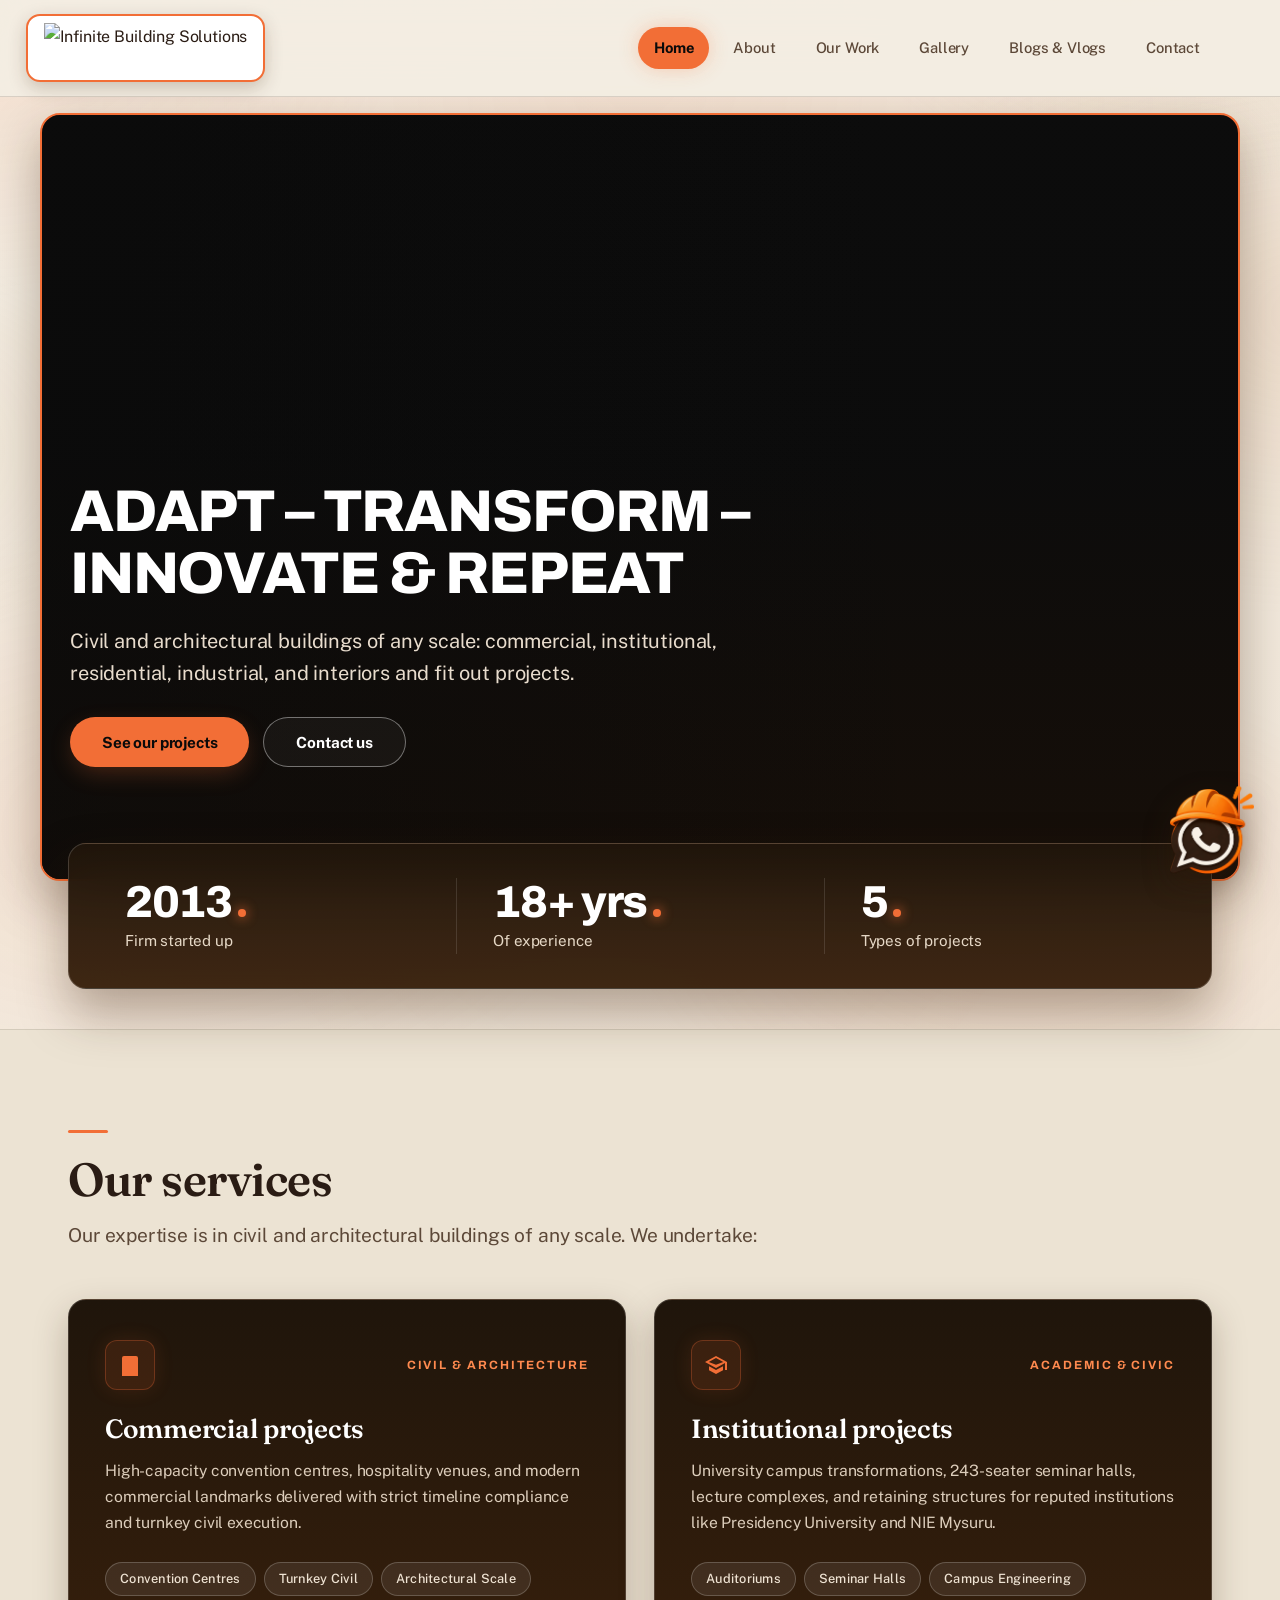
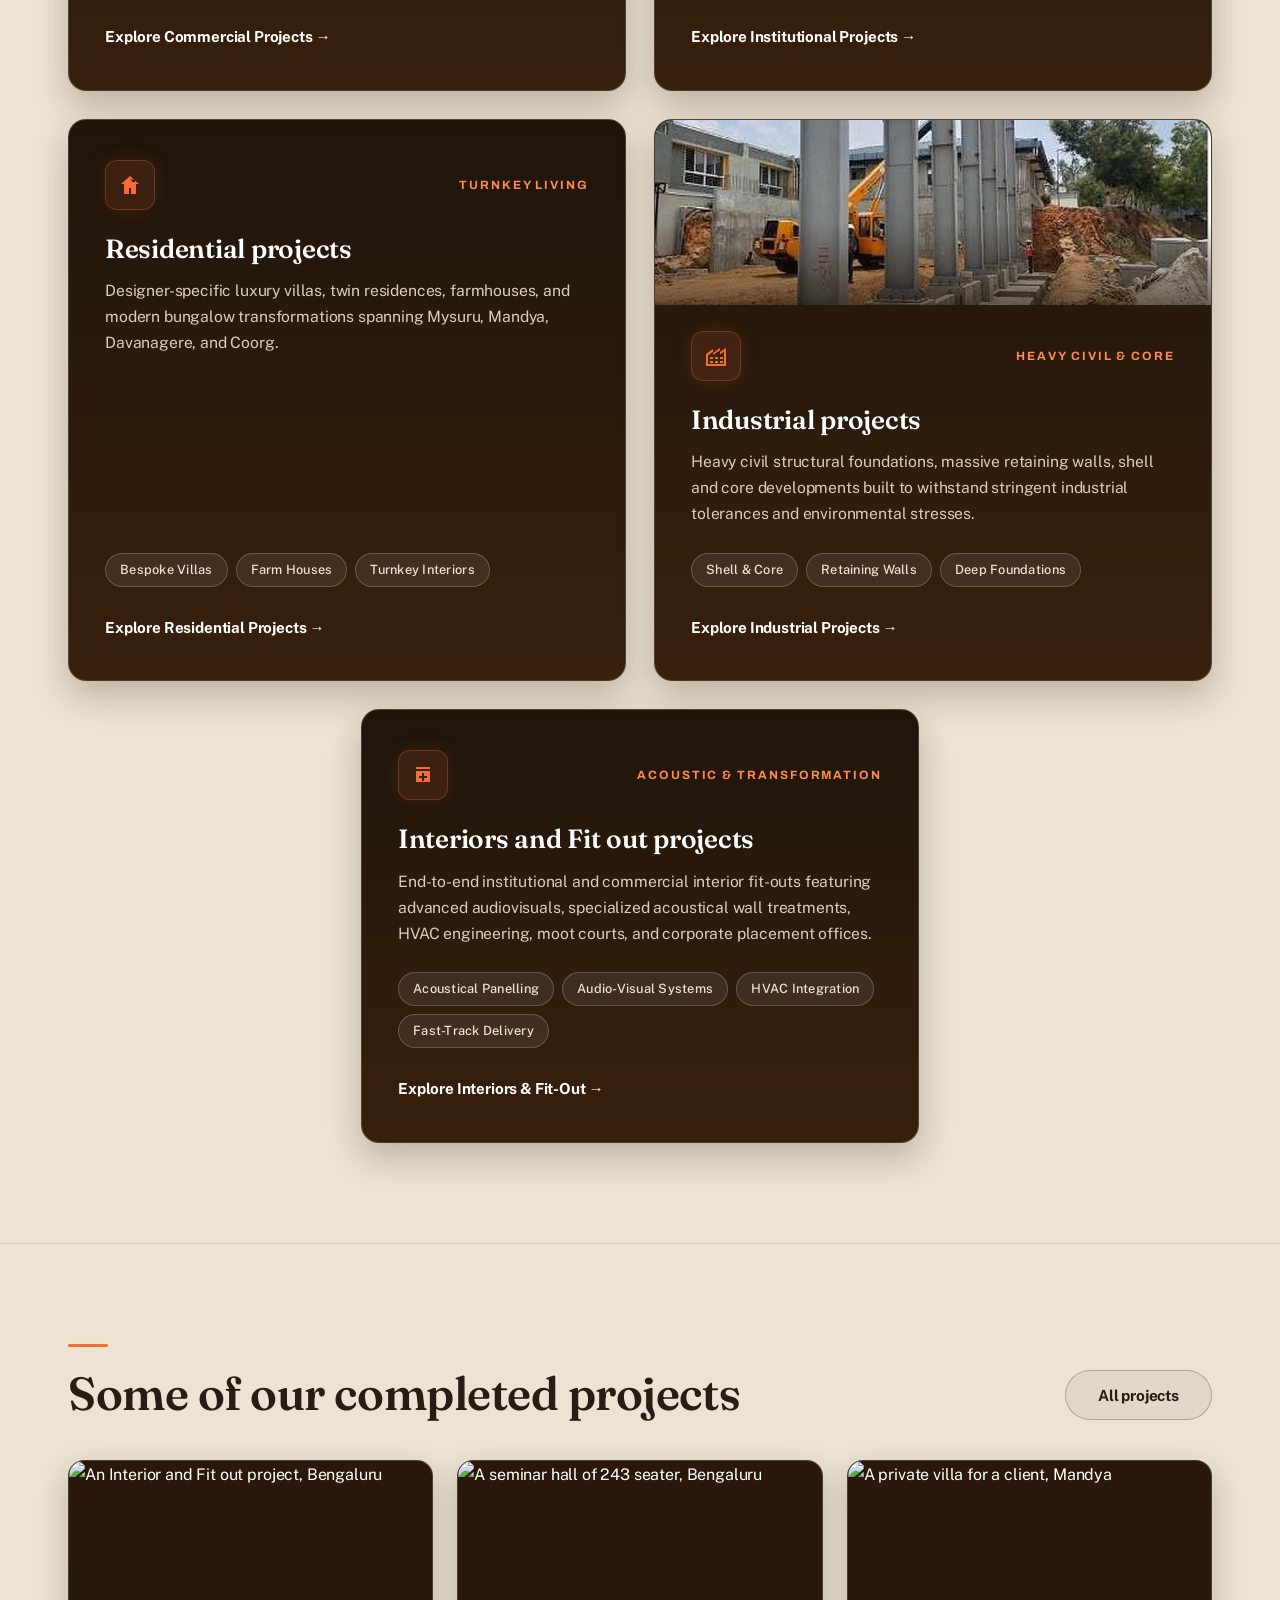
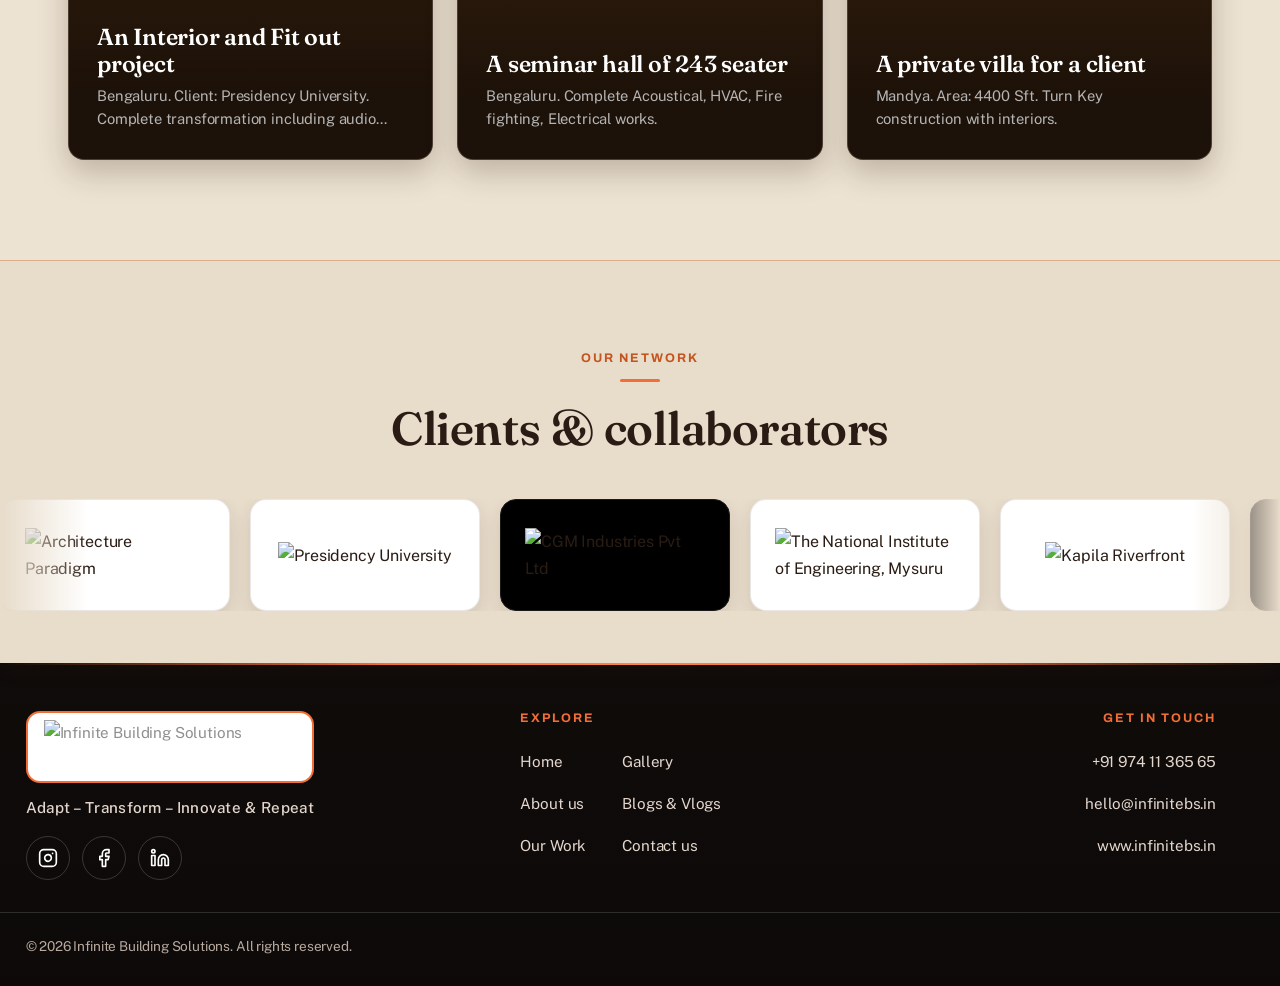
==== commit 15e5c81b: "Add cache-busting asset versions and preserve Vlogs hash on toggle" ====
--- a/index.html
+++ b/index.html
@@ -13,7 +13,7 @@
 <link rel="apple-touch-icon" href="images/apple-touch-icon.png">
 <link rel="preconnect" href="https://fonts.googleapis.com"><link rel="preconnect" href="https://fonts.gstatic.com" crossorigin>
 <link href="https://fonts.googleapis.com/css2?family=Archivo:wght@500;700;800&family=Public+Sans:wght@400;500;600;700&display=swap" rel="stylesheet">
-<link rel="stylesheet" href="css/style.css"><link rel="stylesheet" href="css/footer.css"><link rel="stylesheet" href="css/background.css">
+<link rel="stylesheet" href="css/style.css?v=20261126a"><link rel="stylesheet" href="css/footer.css?v=20261126a"><link rel="stylesheet" href="css/background.css?v=20261126a">
 <script type="application/ld+json">{"@context": "https://schema.org", "@type": "GeneralContractor", "name": "Infinite Building Solutions", "url": "https://www.infinitebs.in/", "logo": "https://www.infinitebs.in/images/logo.png", "image": "https://www.infinitebs.in/images/hero-home.jpg", "description": "Infinite Building Solutions is a Mysuru-based construction firm delivering commercial, institutional, residential, industrial and interiors and fit out projects across Karnataka and abroad.", "telephone": "+919741136565", "email": "hello@infinitebs.in", "foundingDate": "2018", "address": {"@type": "PostalAddress", "streetAddress": "340, Post Office Road, Sri Bireshwara Kurubhara Sanga, Siddalingapura", "addressLocality": "Mysuru", "addressRegion": "Karnataka", "postalCode": "570003", "addressCountry": "IN"}, "areaServed": ["Mysuru", "Karnataka", "India"]}</script>
 </head><body>
 <header><div class="nav"><a href="index.html" aria-label="Infinite Building Solutions, home"><img src="images/logo.png" alt="Infinite Building Solutions"></a>
@@ -108,6 +108,6 @@
 <div><span class="ft-h">Get in touch</span><div class="ft-contact"><a href="tel:+919741136565">+91 974 11 365 65</a><a href="mailto:hello@infinitebs.in">hello@infinitebs.in</a><a href="https://www.infinitebs.in">www.infinitebs.in</a></div></div>
 </div>
 <div class="w ft-bar">© 2026 Infinite Building Solutions. All rights reserved.</div></footer>
-<script src="js/script.js" defer></script>
+<script src="js/script.js?v=20261126a" defer></script>
 <a class="wa-fab" href="https://wa.me/919741136565?text=Hi%20Infinite%20Building%20Solutions%2C%20I%27d%20like%20to%20discuss%20a%20project." target="_blank" rel="noopener noreferrer" aria-label="Chat with us on WhatsApp"><span class="wa-label">Chat on WhatsApp</span><img src="images/whatsapp-hat.png" alt="" width="84"></a>
 </body></html>
--- a/css/style.css
+++ b/css/style.css
@@ -731,62 +731,258 @@
   margin-top: 0;
 }
 
-.vlog-grid {
+.vlog-showcase {
   display: grid;
-  grid-template-columns: repeat(auto-fit, minmax(340px, 1fr));
-  gap: 30px;
-}
-
-.vlog-card {
+  grid-template-columns: minmax(0, 1.65fr) minmax(300px, 1fr);
+  gap: 24px;
+  align-items: start;
+}
+
+.vlog-stage,
+.vlog-playlist {
+  min-width: 0;
+  max-width: 100%;
   background: var(--bg-card);
   backdrop-filter: blur(14px);
+  -webkit-backdrop-filter: blur(14px);
   border: 1px solid var(--border-warm);
-  border-radius: 18px;
+  border-radius: 20px;
   overflow: hidden;
-  display: flex;
-  flex-direction: column;
-  box-shadow: 0 16px 40px rgba(0, 0, 0, 0.5);
-  transition: transform 0.35s ease, border-color 0.35s ease, box-shadow 0.35s ease;
-}
-
-.vlog-card:hover {
-  transform: translateY(-6px);
-  border-color: var(--border-hover);
-  box-shadow: 0 24px 50px rgba(0, 0, 0, 0.7), 0 0 30px var(--or-glow);
-}
-
-.vlog-media {
+  box-shadow: 0 18px 44px rgba(0, 0, 0, 0.45);
+}
+
+#panel-vlogs h2.rv,
+#panel-blogs h2.rv {
+  opacity: 1;
+  transform: none;
+}
+
+.vlog-player-wrap {
   position: relative;
   width: 100%;
   aspect-ratio: 16 / 9;
-  background: #050505;
+  background: #070504;
   border-bottom: 1px solid var(--border);
-}
-
-.vlog-media video {
+  overflow: hidden;
+}
+
+.vlog-player-wrap video {
   width: 100%;
   height: 100%;
   display: block;
   object-fit: cover;
-}
-
-.vlog-body {
-  padding: 28px 30px 32px;
+  background: #070504;
+}
+
+.vlog-play-btn {
+  position: absolute;
+  inset: 0;
+  margin: auto;
+  width: 72px;
+  height: 72px;
+  border-radius: 50%;
+  border: 2px solid var(--or);
+  background: rgba(15, 10, 6, 0.72);
+  backdrop-filter: blur(10px);
+  -webkit-backdrop-filter: blur(10px);
+  color: #ffffff;
+  display: flex;
+  align-items: center;
+  justify-content: center;
+  cursor: pointer;
+  box-shadow: 0 12px 32px rgba(0, 0, 0, 0.55), 0 0 28px var(--or-glow);
+  transition: transform 0.25s ease, background 0.25s ease, box-shadow 0.25s ease;
+}
+
+.vlog-play-btn svg {
+  width: 26px;
+  height: 26px;
+  margin-left: 3px;
+  fill: currentColor;
+}
+
+.vlog-play-btn:hover {
+  transform: scale(1.08);
+  background: var(--or);
+  color: #0a0a0a;
+  box-shadow: 0 14px 36px rgba(0, 0, 0, 0.65), 0 0 36px rgba(242, 110, 54, 0.55);
+}
+
+.vlog-play-btn[hidden] {
+  display: none;
+}
+
+.vlog-stage-info {
+  padding: 28px 32px 30px;
+}
+
+.vlog-stage-top {
+  display: flex;
+  align-items: center;
+  justify-content: space-between;
+  gap: 12px;
+  flex-wrap: wrap;
+  margin-bottom: 12px;
+  font-size: 0.82rem;
+}
+
+.vlog-meta-pills {
+  display: inline-flex;
+  align-items: center;
+  gap: 8px;
+  color: var(--fg-mut);
+  font-weight: 500;
+}
+
+.vlog-dot {
+  color: var(--or);
+}
+
+.vlog-stage-info h2 {
+  font-size: clamp(1.35rem, 2.2vw, 1.75rem);
+  font-weight: 700;
+  line-height: 1.25;
+  margin: 0 0 10px;
+  color: #fff;
+}
+
+.vlog-stage-info h2::before {
+  display: none !important;
+}
+
+.vlog-stage-desc {
+  color: var(--fg-sec);
+  font-size: 0.96rem;
+  line-height: 1.65;
+  margin: 0;
+  max-width: 62ch;
+}
+
+.vlog-mob-nav {
+  display: none;
+}
+
+.vlog-playlist-head {
+  display: flex;
+  align-items: center;
+  justify-content: space-between;
+  gap: 12px;
+  padding: 20px 22px 16px;
+  border-bottom: 1px solid var(--border);
+}
+
+.vlog-count {
+  font-size: 0.82rem;
+  color: var(--fg-mut);
+  font-weight: 600;
+}
+
+.vlog-list {
   display: flex;
   flex-direction: column;
-  flex-grow: 1;
-}
-
-.vlog-body h2 {
-  font-size: 1.4rem;
+  padding: 8px;
+  gap: 6px;
+}
+
+.vlog-item {
+  width: 100%;
+  display: grid;
+  grid-template-columns: 104px minmax(0, 1fr);
+  gap: 14px;
+  align-items: center;
+  text-align: left;
+  padding: 10px;
+  border-radius: 14px;
+  border: 1px solid transparent;
+  background: transparent;
+  color: inherit;
+  font: inherit;
+  cursor: pointer;
+  transition: background 0.2s ease, border-color 0.2s ease, transform 0.2s ease;
+}
+
+.vlog-item:hover {
+  background: rgba(255, 255, 255, 0.05);
+  border-color: rgba(255, 255, 255, 0.1);
+}
+
+.vlog-item[aria-current="true"] {
+  background: rgba(242, 110, 54, 0.14);
+  border-color: rgba(242, 110, 54, 0.55);
+}
+
+.vlog-thumb {
+  display: block;
+  position: relative;
+  width: 100%;
+  aspect-ratio: 16 / 9;
+  border-radius: 10px;
+  overflow: hidden;
+  background: linear-gradient(135deg, #2b1a0e 0%, #140c06 100%);
+  border: 1px solid rgba(255, 255, 255, 0.1);
+}
+
+.vlog-thumb img,
+.vlog-thumb video {
+  width: 100%;
+  height: 100%;
+  object-fit: cover;
+  display: block;
+  pointer-events: none;
+}
+
+.vlog-thumb-dur {
+  position: absolute;
+  right: 5px;
+  bottom: 5px;
+  padding: 2px 6px;
+  border-radius: 6px;
+  background: rgba(10, 7, 5, 0.82);
+  color: #ffffff;
+  font: 600 0.7rem/1.2 "Public Sans", sans-serif;
+  letter-spacing: 0.02em;
+}
+
+.vlog-item-text {
+  min-width: 0;
+  display: flex;
+  flex-direction: column;
+  gap: 4px;
+}
+
+.vlog-item-kicker {
+  display: flex;
+  align-items: center;
+  gap: 6px;
+  font-size: 0.72rem;
   font-weight: 700;
+  letter-spacing: 0.1em;
+  text-transform: uppercase;
+  color: var(--fg-mut);
+}
+
+.vlog-item[aria-current="true"] .vlog-item-kicker {
+  color: #ff8a4f;
+}
+
+.vlog-item-title {
+  font-size: 0.94rem;
+  font-weight: 600;
   line-height: 1.35;
-  margin: 0 0 12px;
-  color: #fff;
-}
-
-.vlog-body h2::before {
-  display: none !important;
+  color: #ffffff;
+  display: -webkit-box;
+  -webkit-box-orient: vertical;
+  -webkit-line-clamp: 2;
+  line-clamp: 2;
+  overflow: hidden;
+}
+
+.vlog-item-sub {
+  font-size: 0.78rem;
+  color: var(--fg-mut);
+  white-space: nowrap;
+  overflow: hidden;
+  text-overflow: ellipsis;
 }
 
 .vlog-empty {
@@ -1037,7 +1233,8 @@
 .mb { display: none; }
 
 @media (max-width: 860px) {
-  .nav { padding: 12px; }
+  .w { padding: 0 20px; }
+  .nav { padding: 12px 16px; }
   .nav img { height: 52px; padding: 5px 12px; border-radius: 12px; }
   nav { margin-right: 0; }
   .mb {
@@ -1068,22 +1265,125 @@
     gap: 6px;
     background: rgba(11, 11, 11, 0.98);
     backdrop-filter: blur(24px);
-    padding: 20px 24px 28px;
+    padding: 18px 20px 24px;
+    max-height: calc(100dvh - 78px);
+    overflow-y: auto;
     border-bottom: 1px solid var(--border-warm);
     box-shadow: 0 20px 40px rgba(0, 0, 0, 0.85);
   }
   header nav.open { display: flex; }
   header nav a { padding: 14px 16px; font-size: 1.05rem; border-radius: 10px; }
-  .two, .peek, .sp-grid { grid-template-columns: 1fr; }
+
+  .sec { padding: 64px 0; }
+  .partners.sec { padding: 64px 0 40px; }
+  .hd { margin-bottom: 28px; gap: 16px; }
+
+  .bn { border-radius: 16px; margin: 12px auto; width: calc(100% - 24px); min-height: 44vh; }
+  .bn.tall { min-height: 62svh; }
+  .bn .w { padding: 96px 20px 44px; }
+  .bn.tall .w { padding: 72px 20px 56px; }
+  .bn h1, .bn.tall h1 { font-size: clamp(2rem, 8.2vw, 2.75rem); max-width: 100%; }
+  .bn p, .bn.tall p { font-size: 1.05rem; margin: 16px 0 24px; }
+
+  .two, .peek, .sp-grid, .grid, .gal-grid, .blog-grid, .vlog-showcase { grid-template-columns: minmax(0, 1fr); gap: 18px; }
+  .two { gap: 36px; }
+  .sp-grid { margin-top: 32px; }
+  .gal-grid { margin-top: 28px; }
   .ft { grid-template-columns: 1fr; gap: 36px; }
+
+  .sp-card { padding: 28px 22px; }
+  .blog-card, .vlog-empty { padding: 28px 22px; }
+  .vlog-stage-info { padding: 20px 18px 20px; }
+  .vlog-stage-desc { font-size: 0.92rem; }
+  .vlog-mob-nav {
+    display: flex;
+    align-items: center;
+    justify-content: space-between;
+    gap: 12px;
+    margin-top: 18px;
+    padding-top: 16px;
+    border-top: 1px solid var(--border);
+  }
+  .vlog-mob-btn {
+    padding: 8px 16px;
+    border-radius: 99px;
+    border: 1px solid rgba(255, 255, 255, 0.22);
+    background: rgba(255, 255, 255, 0.06);
+    color: #ffffff;
+    font: 600 0.84rem "Public Sans", sans-serif;
+    cursor: pointer;
+    transition: background 0.2s ease, border-color 0.2s ease, color 0.2s ease;
+  }
+  .vlog-mob-btn:hover, .vlog-mob-btn:active {
+    background: var(--or);
+    border-color: var(--or);
+    color: #0a0a0a;
+  }
+  .vlog-mob-pos {
+    font: 700 0.82rem "Archivo", sans-serif;
+    letter-spacing: 0.08em;
+    color: #ff8a4f;
+  }
+  .vlog-playlist-head { padding: 16px 18px 14px; }
+  .vlog-list {
+    max-width: 100%;
+    flex-direction: row;
+    overflow-x: auto;
+    scroll-snap-type: x mandatory;
+    -webkit-overflow-scrolling: touch;
+    scrollbar-width: none;
+    gap: 12px;
+    padding: 14px 16px 18px;
+  }
+  .vlog-list::-webkit-scrollbar { display: none; }
+  .vlog-item {
+    width: 215px;
+    flex: 0 0 215px;
+    display: flex;
+    flex-direction: column;
+    align-items: stretch;
+    gap: 10px;
+    padding: 10px;
+    border-radius: 14px;
+    background: rgba(255, 255, 255, 0.04);
+    border: 1px solid rgba(255, 255, 255, 0.08);
+    scroll-snap-align: start;
+  }
+  .vlog-item[aria-current="true"] {
+    background: rgba(242, 110, 54, 0.16);
+    border-color: var(--or);
+    box-shadow: 0 8px 22px rgba(0, 0, 0, 0.35);
+  }
+  .vlog-item-title { font-size: 0.88rem; }
+  .vlog-play-btn { width: 58px; height: 58px; }
+  .vlog-play-btn svg { width: 22px; height: 22px; }
+  .blog-footer { flex-wrap: wrap; gap: 8px 16px; }
+  .pc { padding: 32px 22px; }
+
+  .bv-toggle-wrap { margin-bottom: 28px; }
+  .bv-btn { padding: 10px 22px; font-size: 0.92rem; }
+  .filters { gap: 8px; margin-bottom: 28px; }
+  .filters button { padding: 9px 16px; font-size: 0.88rem; }
+
+  .card { min-height: 320px; }
+  .card .b { padding: 64px 20px 22px; }
   .peek .card, .peek .a { min-height: 300px; }
-  .stats { grid-template-columns: 1fr; gap: 20px 0; margin-top: -20px; padding: 26px 18px; }
-  .stats div { border-left: 0; border-bottom: 1px solid var(--border); padding: 0 10px 18px; }
+
+  .stats { grid-template-columns: 1fr; gap: 18px 0; margin-top: 16px; padding: 24px 20px; }
+  .stats div { border-left: 0; border-bottom: 1px solid var(--border); padding: 0 6px 16px; }
   .stats div:last-child { border-bottom: 0; padding-bottom: 0; }
-  .bn { border-radius: 16px; margin: 12px auto; width: calc(100% - 24px); min-height: 65vh; }
-  .gal { columns: 2 140px; column-gap: 12px; }
-  .founder-card { grid-template-columns: 1fr; gap: 32px; padding: 36px 24px; text-align: center; }
+
+  .gal { columns: 2 140px; column-gap: 12px; margin-top: 28px; }
+  .founder-card { grid-template-columns: 1fr; gap: 26px; padding: 28px 22px; text-align: center; }
+  .founder-img-wrap { max-width: 240px; }
+  .about-stats div { padding: 18px 20px; }
   .founder-quote { border-left: 0; border-top: 2px solid var(--or); padding: 16px 0 0; }
+}
+
+@media (max-width: 480px) {
+  .cta { flex-direction: column; }
+  .cta .btn { width: 100%; }
+  .gal { columns: 1; }
 }
 
 /* --------------------------------------------------------------------------
@@ -1110,6 +1410,7 @@
    Partners band & footer separation
    -------------------------------------------------------------------------- */
 .partners.sec { padding: 90px 0 52px; }
+@media (max-width: 860px) { .partners.sec { padding: 64px 0 40px; } }
 .partners {
   background: linear-gradient(180deg, #141414 0%, #0c0c0c 100%);
   border-top: 1px solid rgba(242, 110, 54, 0.45);
--- a/css/footer.css
+++ b/css/footer.css
@@ -0,0 +1,67 @@
+/* Brick-wall footer. Loaded after style.css so it overrides the old footer layout.
+   The Explore links (.ft-links) are intentionally NOT restyled: they keep the
+   original two-column layout from style.css. */
+
+body > footer {
+  padding: 48px 0 0;
+  background: #140f0d url("../images/footer-bricks.png") center / cover no-repeat;
+  overflow: hidden;
+}
+
+/* dark veil over the bricks so text stays readable (the orange top line from
+   style.css, footer::before, is kept and sits above it) */
+body > footer::after {
+  content: "";
+  position: absolute;
+  inset: 0;
+  background: linear-gradient(180deg, rgba(10, 8, 7, .5), rgba(10, 8, 7, .78));
+  pointer-events: none;
+}
+body > footer::before { z-index: 2; }
+body > footer > * { position: relative; z-index: 1; }
+
+/* full-width footer: same left/right margins as the header, so the logo lines
+   up under the header logo and the contact info reaches the right edge */
+body > footer .w {
+  max-width: none;
+  padding-left: clamp(16px, 2vw, 36px);
+  padding-right: clamp(24px, 5vw, 96px);
+}
+
+/* three columns: brand (left) | Explore (middle, unchanged) | contact (right) */
+body > footer .ft {
+  grid-template-columns: 1fr auto 1fr;
+  column-gap: clamp(32px, 6vw, 96px);
+  row-gap: 32px;
+  align-items: start;
+}
+
+/* logo + tagline pinned left, no wasted space */
+body > footer .ft-brand { justify-self: start; text-align: left; max-width: 340px; }
+body > footer .ft-brand img { height: 72px; }
+body > footer .ft-tag { margin: 14px 0 16px; color: #e3d6cd; }
+
+/* contact info on the right margin */
+body > footer .ft > div:last-child { justify-self: end; text-align: right; }
+body > footer .ft-contact { justify-items: end; }
+body > footer .ft-contact a { color: #e3d6cd; }
+body > footer .ft-contact a:hover { color: var(--or); }
+
+body > footer .ft-links a { color: #e3d6cd; }
+body > footer .ft-links a:hover { color: var(--or); }
+
+body > footer .ft-bar {
+  margin-top: 32px;
+  border-top-color: rgba(255, 255, 255, .14);
+  color: #b9aaa0;
+}
+
+@media (max-width: 860px) {
+  body > footer { padding-top: 40px; }
+  body > footer .w { padding-left: 20px; padding-right: 20px; }
+  body > footer .ft { grid-template-columns: 1fr; gap: 28px; }
+  body > footer .ft > div:last-child { justify-self: start; text-align: left; }
+  body > footer .ft-contact { justify-items: start; }
+  body > footer .ft-links { gap: 6px 28px; }
+  body > footer .ft-bar { margin-top: 28px; }
+}
--- a/css/background.css
+++ b/css/background.css
@@ -29,7 +29,7 @@
 }
 
 /* Everything inside a coffee box (and the hero) uses light text */
-.sp-card, .card, .gal-item, .blog-card, .vlog-card, .vlog-empty, .pc, .founder-card, .stats, .bn {
+.sp-card, .card, .gal-item, .blog-card, .vlog-stage, .vlog-playlist, .vlog-empty, .pc, .founder-card, .stats, .bn {
   --fg: #f7f0e6;
   --fg-sec: #dccdbb;
   --fg-mut: #b8a592;
@@ -110,11 +110,11 @@
 .sec h2::before { background: var(--or); }
 
 /* ---------- coffee boxes ---------- */
-.sp-card, .blog-card, .vlog-card, .vlog-empty, .gal-item, .pc, .founder-card {
+.sp-card, .blog-card, .vlog-stage, .vlog-playlist, .vlog-empty, .gal-item, .pc, .founder-card {
   box-shadow: 0 14px 34px rgba(54, 30, 10, .26);
 }
 .founder-card { background: var(--bg-card); }
-.sp-card:hover, .blog-card:hover, .vlog-card:hover, .gal-item:hover, .card:hover {
+.sp-card:hover, .blog-card:hover, .gal-item:hover, .card:hover {
   box-shadow: 0 22px 44px rgba(54, 30, 10, .36), 0 0 26px var(--or-glow);
 }
 .stats {
@@ -214,7 +214,7 @@
 
 /* section and card headings; the hero headline keeps the bold Archivo caps */
 h2, h3,
-.sp-title, .card h3, .gal-body h3, .blog-card h2, .vlog-body h2, .vlog-empty h2,
+.sp-title, .card h3, .gal-body h3, .blog-card h2, .vlog-stage-info h2, .vlog-empty h2,
 .founder-bio h2, .founder-name-tag h3, .pc h2 {
   font-family: var(--serif);
   font-weight: 600;
@@ -269,6 +269,7 @@
 }
 @media (max-width: 860px) {
   .sp-card[style*="grid-column"] { width: 100%; }
+  .sp-photo { margin: -28px -22px 22px; aspect-ratio: 16 / 9; }
 }
 
 /* About page: mission box = text left, project photo right (bleeds to the box edge) */
@@ -280,7 +281,7 @@
 .mission-photo::after { content: ""; position: absolute; inset: 0; background: linear-gradient(90deg, #2a190b 0%, rgba(42,25,11,.35) 28%, transparent 60%); pointer-events: none; }
 @media (max-width: 860px) {
   .pc.mission { grid-template-columns: 1fr; }
-  .mission-text { padding: 36px 26px; }
+  .mission-text { padding: 28px 22px; }
   .mission-photo { min-height: 0; aspect-ratio: 16 / 9; order: -1; }
   .mission-photo::after { background: linear-gradient(180deg, transparent 55%, rgba(42,25,11,.7)); }
 }
